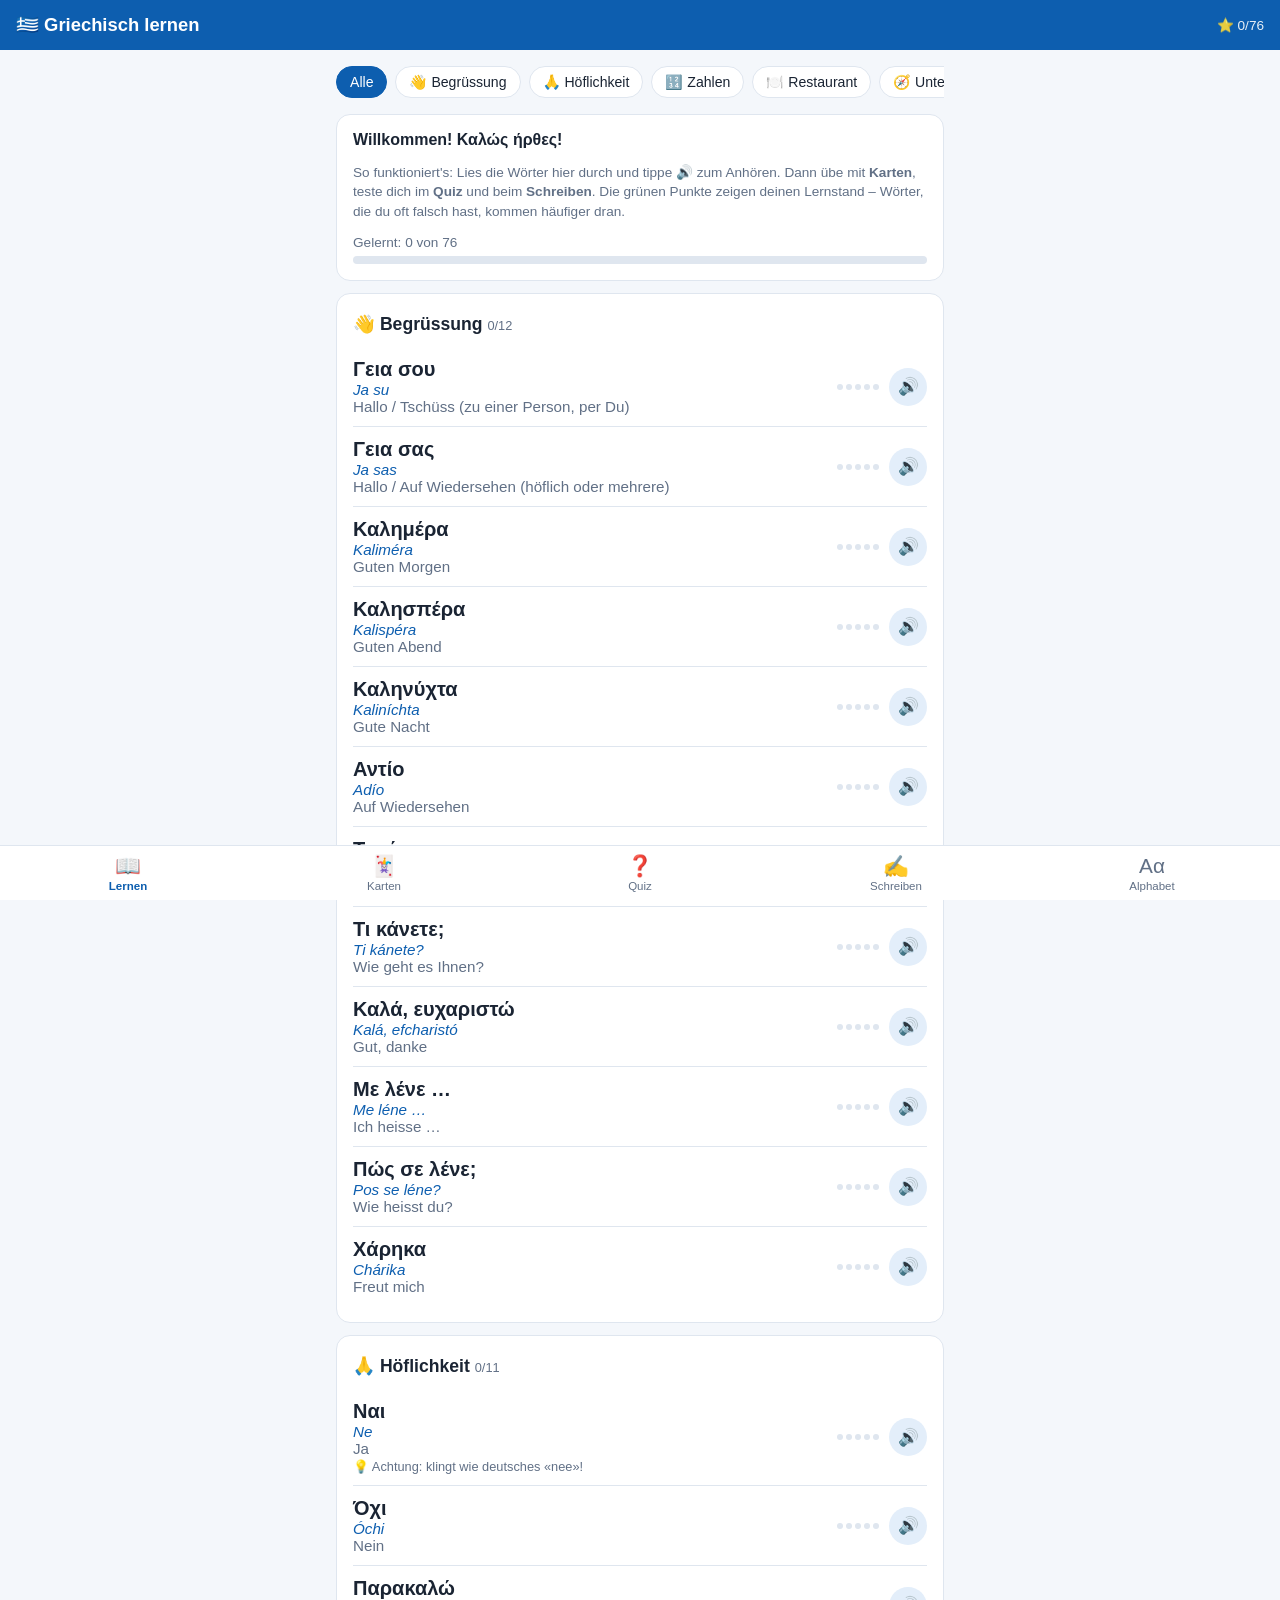
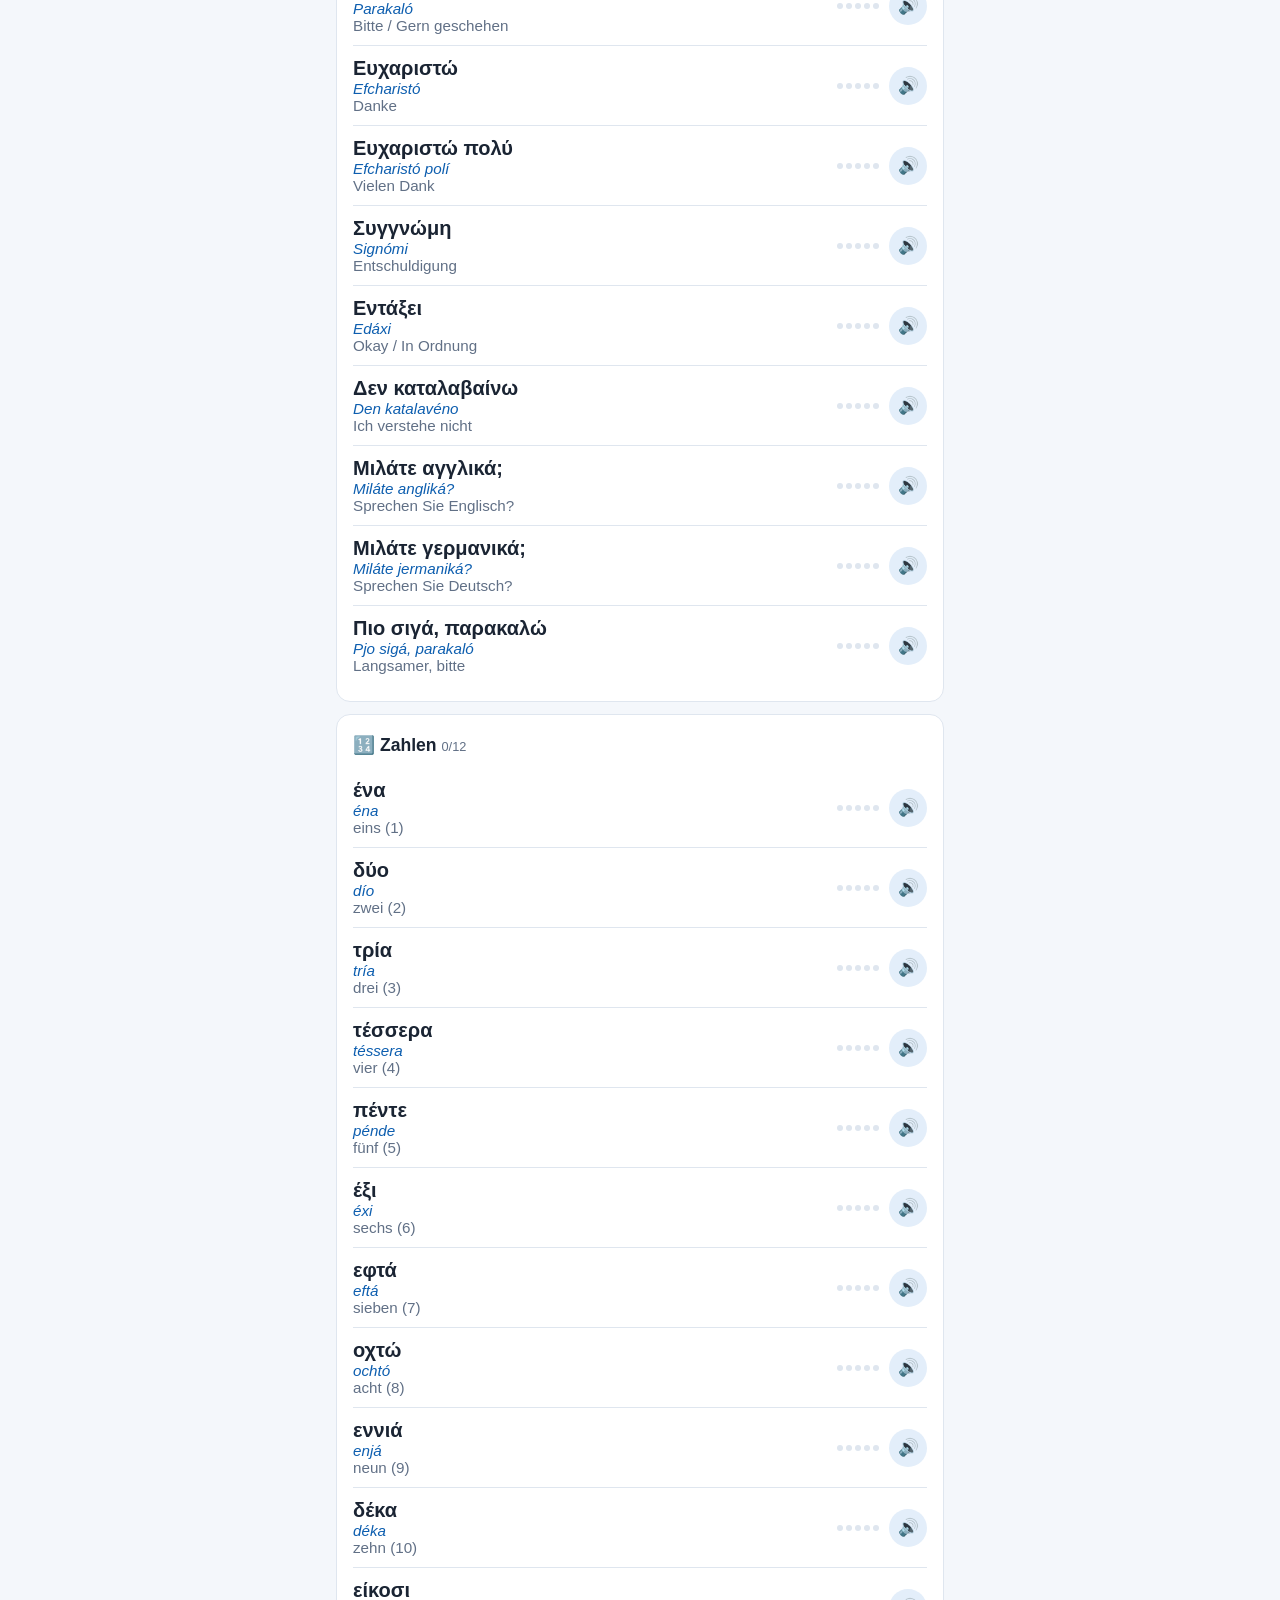
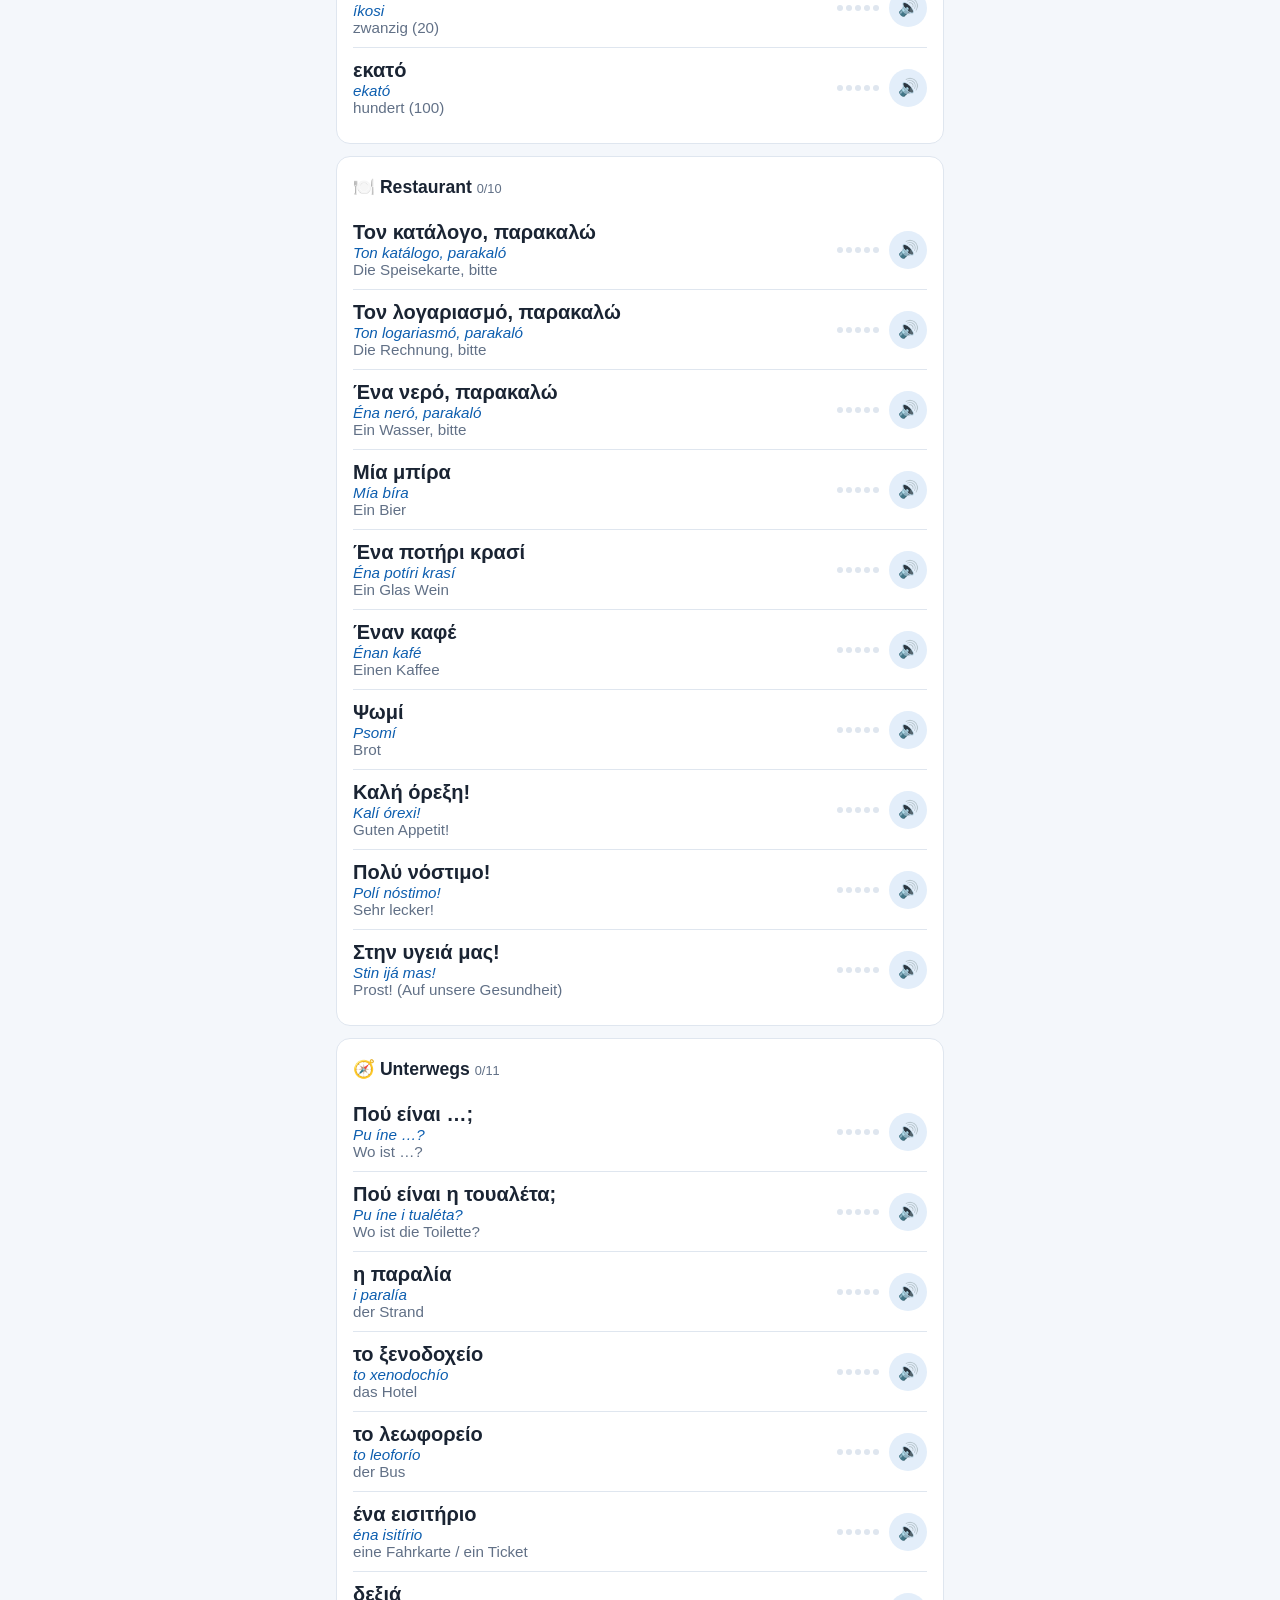
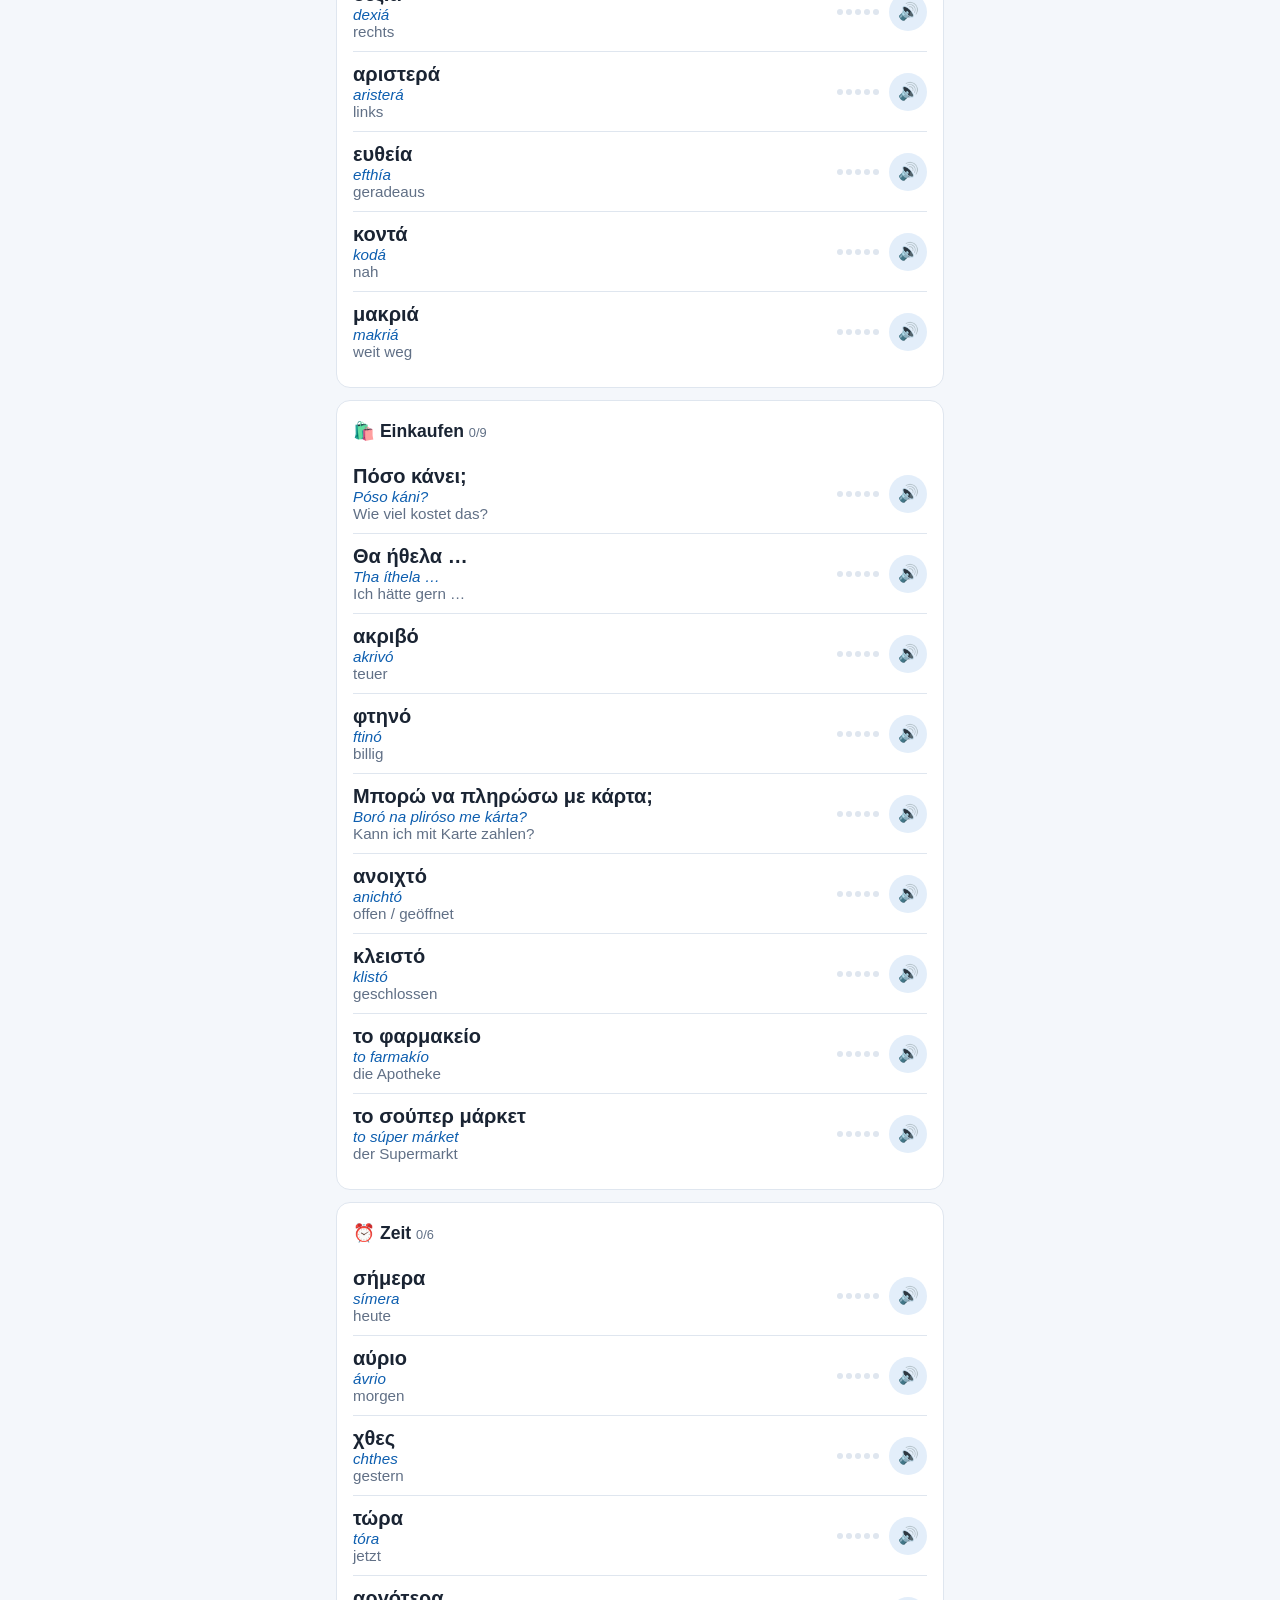
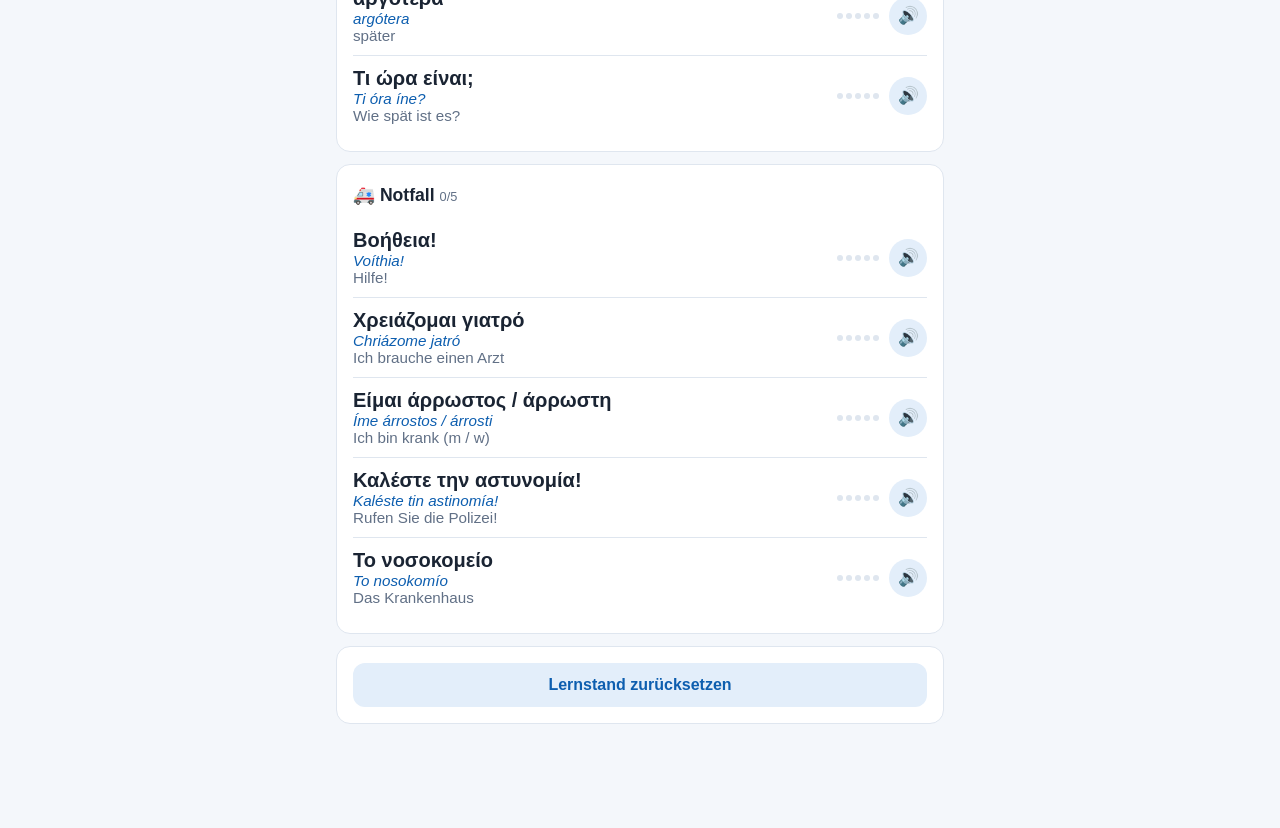
==== griechisch/index.html @ aea7046c "Griechisch-Lernapp (offline, PWA) hinzufügen Co-Authored-By: Claude Opus 5.5 <noreply@anthropic.com>" ====
<!DOCTYPE html>
<html lang="de">
<head>
<meta charset="UTF-8">
<meta name="viewport" content="width=device-width, initial-scale=1, viewport-fit=cover">
<meta name="theme-color" content="#0d5eaf">
<title>Griechisch lernen</title>
<link rel="manifest" href="manifest.json">
<link rel="icon" href="data:image/svg+xml,%3Csvg xmlns='http://www.w3.org/2000/svg' viewBox='0 0 100 100'%3E%3Crect width='100' height='100' rx='20' fill='%230d5eaf'/%3E%3Ctext x='50' y='72' font-size='64' text-anchor='middle' fill='white' font-family='serif'%3EΩ%3C/text%3E%3C/svg%3E">
<style>
:root{
  --bg:#f4f7fb;--card:#fff;--text:#1a2433;--muted:#617086;--line:#dfe6ef;
  --accent:#0d5eaf;--accent-soft:#e3eefa;--ok:#1f8a4c;--ok-soft:#e2f5ea;--bad:#c0392b;--bad-soft:#fbe7e4;
}
@media (prefers-color-scheme: dark){
  :root{--bg:#0f1520;--card:#18212f;--text:#e8edf4;--muted:#93a1b5;--line:#2a3547;
  --accent:#5aa2ee;--accent-soft:#1c2d44;--ok:#4cc27e;--ok-soft:#173326;--bad:#ef6f61;--bad-soft:#3a1d1a;}
}
*{box-sizing:border-box}
html,body{margin:0;background:var(--bg);color:var(--text);font-family:-apple-system,BlinkMacSystemFont,"Segoe UI",Roboto,sans-serif;-webkit-tap-highlight-color:transparent}
body{min-height:100vh;padding-bottom:calc(76px + env(safe-area-inset-bottom))}
header{background:var(--accent);color:#fff;padding:calc(14px + env(safe-area-inset-top)) 16px 14px;display:flex;align-items:center;gap:10px}
header h1{font-size:1.15rem;margin:0;flex:1}
header .stat{font-size:.85rem;opacity:.9}
main{max-width:640px;margin:0 auto;padding:16px}
nav.tabs{position:fixed;bottom:0;left:0;right:0;background:var(--card);border-top:1px solid var(--line);display:flex;padding-bottom:env(safe-area-inset-bottom);z-index:10}
nav.tabs button{flex:1;border:0;background:none;color:var(--muted);padding:10px 2px 8px;font-size:.72rem;display:flex;flex-direction:column;align-items:center;gap:3px;cursor:pointer}
nav.tabs button span.i{font-size:1.3rem;line-height:1}
nav.tabs button.active{color:var(--accent);font-weight:600}
h2{font-size:1.1rem;margin:4px 0 12px}
.card{background:var(--card);border:1px solid var(--line);border-radius:14px;padding:16px;margin-bottom:12px}
.muted{color:var(--muted)}
.chips{display:flex;gap:8px;overflow-x:auto;padding-bottom:6px;margin-bottom:10px;scrollbar-width:none}
.chips::-webkit-scrollbar{display:none}
.chip{flex:0 0 auto;border:1px solid var(--line);background:var(--card);color:var(--text);border-radius:999px;padding:7px 13px;font-size:.88rem;cursor:pointer}
.chip.active{background:var(--accent);border-color:var(--accent);color:#fff}
.btn{border:0;border-radius:12px;padding:13px 16px;font-size:1rem;font-weight:600;cursor:pointer;background:var(--accent);color:#fff;width:100%}
.btn.secondary{background:var(--accent-soft);color:var(--accent)}
.btn:disabled{opacity:.5}
.row{display:flex;gap:10px}
.row>*{flex:1}
.gr{font-size:1.25rem;font-weight:600}
.tr{color:var(--accent);font-style:italic;font-size:.95rem}
.de{color:var(--muted);font-size:.95rem}
.list .item{display:flex;align-items:center;gap:10px;padding:11px 0;border-bottom:1px solid var(--line)}
.list .item:last-child{border-bottom:0}
.list .item .txt{flex:1;min-width:0}
.list .note{font-size:.8rem;color:var(--muted);margin-top:2px}
.speak{border:0;background:var(--accent-soft);color:var(--accent);width:38px;height:38px;border-radius:50%;font-size:1.05rem;cursor:pointer;flex:0 0 auto}
.dots{display:flex;gap:3px}
.dots i{width:6px;height:6px;border-radius:50%;background:var(--line);display:block}
.dots i.on{background:var(--ok)}
/* flashcard */
.flash{perspective:1000px;height:260px;margin-bottom:14px;cursor:pointer}
.flash-inner{position:relative;width:100%;height:100%;transition:transform .45s;transform-style:preserve-3d}
.flash.flipped .flash-inner{transform:rotateY(180deg)}
.face{position:absolute;inset:0;backface-visibility:hidden;-webkit-backface-visibility:hidden;background:var(--card);border:1px solid var(--line);border-radius:18px;display:flex;flex-direction:column;align-items:center;justify-content:center;padding:20px;text-align:center;gap:10px}
.face.back{transform:rotateY(180deg)}
.face .big{font-size:1.9rem;font-weight:700}
.face .hint{position:absolute;bottom:12px;font-size:.78rem;color:var(--muted)}
.progressbar{height:6px;background:var(--line);border-radius:3px;overflow:hidden;margin-bottom:14px}
.progressbar div{height:100%;background:var(--accent);transition:width .3s}
/* quiz */
.q-prompt{text-align:center;padding:22px 12px}
.q-prompt .big{font-size:1.7rem;font-weight:700;margin-bottom:6px}
.opts{display:grid;gap:10px}
.opt{border:2px solid var(--line);background:var(--card);color:var(--text);border-radius:12px;padding:14px;font-size:1rem;text-align:left;cursor:pointer}
.opt.correct{border-color:var(--ok);background:var(--ok-soft)}
.opt.wrong{border-color:var(--bad);background:var(--bad-soft)}
input.answer{width:100%;font-size:1.1rem;padding:13px;border-radius:12px;border:2px solid var(--line);background:var(--card);color:var(--text);margin-bottom:10px}
input.answer:focus{outline:none;border-color:var(--accent)}
.feedback{border-radius:12px;padding:12px;margin:10px 0}
.feedback.ok{background:var(--ok-soft);color:var(--ok)}
.feedback.bad{background:var(--bad-soft);color:var(--bad)}
.feedback .sol{color:var(--text);margin-top:4px}
.score{font-size:3rem;font-weight:800;text-align:center;color:var(--accent);margin:10px 0}
.grid-alpha{display:grid;grid-template-columns:repeat(auto-fill,minmax(92px,1fr));gap:8px}
.alpha{background:var(--card);border:1px solid var(--line);border-radius:12px;padding:10px 6px;text-align:center;cursor:pointer}
.alpha .l{font-size:1.6rem;font-weight:700}
.alpha .n{font-size:.78rem;color:var(--muted)}
.alpha .s{font-size:.82rem;color:var(--accent)}
.bar{height:8px;background:var(--line);border-radius:4px;overflow:hidden;margin-top:6px}
.bar div{height:100%;background:var(--ok)}
.seg{display:flex;background:var(--accent-soft);border-radius:12px;padding:4px;margin-bottom:12px}
.seg button{flex:1;border:0;background:none;padding:9px;border-radius:9px;color:var(--accent);font-weight:600;cursor:pointer;font-size:.9rem}
.seg button.active{background:var(--card);box-shadow:0 1px 3px rgba(0,0,0,.12)}
.hidden{display:none!important}
.tip{font-size:.85rem;color:var(--muted);line-height:1.45}
</style>
</head>
<body>
<header>
  <h1>🇬🇷 Griechisch lernen</h1>
  <div class="stat" id="hdrStat"></div>
</header>
<main id="app"></main>
<nav class="tabs" id="tabs">
  <button data-view="learn" class="active"><span class="i">📖</span>Lernen</button>
  <button data-view="cards"><span class="i">🃏</span>Karten</button>
  <button data-view="quiz"><span class="i">❓</span>Quiz</button>
  <button data-view="write"><span class="i">✍️</span>Schreiben</button>
  <button data-view="alpha"><span class="i">Αα</span>Alphabet</button>
</nav>

<script>
/* ======================= DATEN ======================= */
const CATS = [
 {id:"gruss", name:"Begrüssung", icon:"👋", items:[
  ["Γεια σου","Ja su","Hallo / Tschüss (zu einer Person, per Du)"],
  ["Γεια σας","Ja sas","Hallo / Auf Wiedersehen (höflich oder mehrere)"],
  ["Καλημέρα","Kaliméra","Guten Morgen"],
  ["Καλησπέρα","Kalispéra","Guten Abend"],
  ["Καληνύχτα","Kaliníchta","Gute Nacht"],
  ["Αντίο","Adío","Auf Wiedersehen"],
  ["Τι κάνεις;","Ti kánis?","Wie geht's dir?"],
  ["Τι κάνετε;","Ti kánete?","Wie geht es Ihnen?"],
  ["Καλά, ευχαριστώ","Kalá, efcharistó","Gut, danke"],
  ["Με λένε …","Me léne …","Ich heisse …"],
  ["Πώς σε λένε;","Pos se léne?","Wie heisst du?"],
  ["Χάρηκα","Chárika","Freut mich"],
 ]},
 {id:"hoef", name:"Höflichkeit", icon:"🙏", items:[
  ["Ναι","Ne","Ja","Achtung: klingt wie deutsches «nee»!"],
  ["Όχι","Óchi","Nein"],
  ["Παρακαλώ","Parakaló","Bitte / Gern geschehen"],
  ["Ευχαριστώ","Efcharistó","Danke"],
  ["Ευχαριστώ πολύ","Efcharistó polí","Vielen Dank"],
  ["Συγγνώμη","Signómi","Entschuldigung"],
  ["Εντάξει","Edáxi","Okay / In Ordnung"],
  ["Δεν καταλαβαίνω","Den katalavéno","Ich verstehe nicht"],
  ["Μιλάτε αγγλικά;","Miláte angliká?","Sprechen Sie Englisch?"],
  ["Μιλάτε γερμανικά;","Miláte jermaniká?","Sprechen Sie Deutsch?"],
  ["Πιο σιγά, παρακαλώ","Pjo sigá, parakaló","Langsamer, bitte"],
 ]},
 {id:"zahl", name:"Zahlen", icon:"🔢", items:[
  ["ένα","éna","eins (1)"],
  ["δύο","dío","zwei (2)"],
  ["τρία","tría","drei (3)"],
  ["τέσσερα","téssera","vier (4)"],
  ["πέντε","pénde","fünf (5)"],
  ["έξι","éxi","sechs (6)"],
  ["εφτά","eftá","sieben (7)"],
  ["οχτώ","ochtó","acht (8)"],
  ["εννιά","enjá","neun (9)"],
  ["δέκα","déka","zehn (10)"],
  ["είκοσι","íkosi","zwanzig (20)"],
  ["εκατό","ekató","hundert (100)"],
 ]},
 {id:"essen", name:"Restaurant", icon:"🍽️", items:[
  ["Τον κατάλογο, παρακαλώ","Ton katálogo, parakaló","Die Speisekarte, bitte"],
  ["Τον λογαριασμό, παρακαλώ","Ton logariasmó, parakaló","Die Rechnung, bitte"],
  ["Ένα νερό, παρακαλώ","Éna neró, parakaló","Ein Wasser, bitte"],
  ["Μία μπίρα","Mía bíra","Ein Bier"],
  ["Ένα ποτήρι κρασί","Éna potíri krasí","Ein Glas Wein"],
  ["Έναν καφέ","Énan kafé","Einen Kaffee"],
  ["Ψωμί","Psomí","Brot"],
  ["Καλή όρεξη!","Kalí órexi!","Guten Appetit!"],
  ["Πολύ νόστιμο!","Polí nóstimo!","Sehr lecker!"],
  ["Στην υγειά μας!","Stin ijá mas!","Prost! (Auf unsere Gesundheit)"],
 ]},
 {id:"weg", name:"Unterwegs", icon:"🧭", items:[
  ["Πού είναι …;","Pu íne …?","Wo ist …?"],
  ["Πού είναι η τουαλέτα;","Pu íne i tualéta?","Wo ist die Toilette?"],
  ["η παραλία","i paralía","der Strand"],
  ["το ξενοδοχείο","to xenodochío","das Hotel"],
  ["το λεωφορείο","to leoforío","der Bus"],
  ["ένα εισιτήριο","éna isitírio","eine Fahrkarte / ein Ticket"],
  ["δεξιά","dexiá","rechts"],
  ["αριστερά","aristerá","links"],
  ["ευθεία","efthía","geradeaus"],
  ["κοντά","kodá","nah"],
  ["μακριά","makriá","weit weg"],
 ]},
 {id:"kauf", name:"Einkaufen", icon:"🛍️", items:[
  ["Πόσο κάνει;","Póso káni?","Wie viel kostet das?"],
  ["Θα ήθελα …","Tha íthela …","Ich hätte gern …"],
  ["ακριβό","akrivó","teuer"],
  ["φτηνό","ftinó","billig"],
  ["Μπορώ να πληρώσω με κάρτα;","Boró na pliróso me kárta?","Kann ich mit Karte zahlen?"],
  ["ανοιχτό","anichtó","offen / geöffnet"],
  ["κλειστό","klistó","geschlossen"],
  ["το φαρμακείο","to farmakío","die Apotheke"],
  ["το σούπερ μάρκετ","to súper márket","der Supermarkt"],
 ]},
 {id:"zeit", name:"Zeit", icon:"⏰", items:[
  ["σήμερα","símera","heute"],
  ["αύριο","ávrio","morgen"],
  ["χθες","chthes","gestern"],
  ["τώρα","tóra","jetzt"],
  ["αργότερα","argótera","später"],
  ["Τι ώρα είναι;","Ti óra íne?","Wie spät ist es?"],
 ]},
 {id:"not", name:"Notfall", icon:"🚑", items:[
  ["Βοήθεια!","Voíthia!","Hilfe!"],
  ["Χρειάζομαι γιατρό","Chriázome jatró","Ich brauche einen Arzt"],
  ["Είμαι άρρωστος / άρρωστη","Íme árrostos / árrosti","Ich bin krank (m / w)"],
  ["Καλέστε την αστυνομία!","Kaléste tin astinomía!","Rufen Sie die Polizei!"],
  ["Το νοσοκομείο","To nosokomío","Das Krankenhaus"],
 ]},
];

const ALPHA = [
 ["Α α","Alfa","a","wie «a»"],["Β β","Vita","v","wie «w» in Wasser"],["Γ γ","Gama","g / j","weiches «g», vor e/i wie «j»"],
 ["Δ δ","Delta","dh","wie englisches «th» in «this»"],["Ε ε","Epsilon","e","wie «e»"],["Ζ ζ","Zita","z","stimmhaftes «s» wie in «Rose»"],
 ["Η η","Ita","i","wie «i»"],["Θ θ","Thita","th","wie englisches «th» in «think»"],["Ι ι","Jota","i","wie «i»"],
 ["Κ κ","Kapa","k","wie «k»"],["Λ λ","Lamda","l","wie «l»"],["Μ μ","Mi","m","wie «m»"],
 ["Ν ν","Ni","n","wie «n»"],["Ξ ξ","Xi","x","wie «x» (ks)"],["Ο ο","Omikron","o","wie «o»"],
 ["Π π","Pi","p","wie «p»"],["Ρ ρ","Ro","r","gerolltes «r»"],["Σ σ ς","Sigma","s","wie «ss»; ς am Wortende"],
 ["Τ τ","Taf","t","wie «t»"],["Υ υ","Ipsilon","i","wie «i»"],["Φ φ","Fi","f","wie «f»"],
 ["Χ χ","Chi","ch","wie «ch» in «Bach» / «ich»"],["Ψ ψ","Psi","ps","wie «ps»"],["Ω ω","Omega","o","wie «o»"],
];
const COMBOS = [
 ["ου","u"],["αι","e"],["ει / οι","i"],["αυ","av / af"],["ευ","ev / ef"],["μπ","b"],["ντ","d"],["γκ","g"],["τσ","ts"],["τζ","dz"]
];

/* Alle Einträge mit IDs */
const ITEMS = [];
CATS.forEach(c=>c.items.forEach((it,i)=>{
  ITEMS.push({id:c.id+"_"+i, cat:c.id, gr:it[0], tr:it[1], de:it[2], note:it[3]||""});
}));

/* ======================= SPEICHER ======================= */
const STORE_KEY = "griechisch_v1";
let S = {box:{}, cat:"all", stats:{right:0,wrong:0}, streak:{last:"",days:0}};
try{ const raw = localStorage.getItem(STORE_KEY); if(raw) S = Object.assign(S, JSON.parse(raw)); }catch(e){}
function save(){ try{ localStorage.setItem(STORE_KEY, JSON.stringify(S)); }catch(e){} }
const MAXBOX = 5;
function box(id){ return S.box[id]||0; }
function mark(id, ok){
  S.box[id] = ok ? Math.min(MAXBOX, box(id)+1) : Math.max(0, box(id)-2);
  ok ? S.stats.right++ : S.stats.wrong++;
  const today = new Date().toISOString().slice(0,10);
  if(S.streak.last !== today){
    const y = new Date(Date.now()-864e5).toISOString().slice(0,10);
    S.streak.days = (S.streak.last===y) ? S.streak.days+1 : 1;
    S.streak.last = today;
  }
  save(); updateHeader();
}
function updateHeader(){
  const mastered = ITEMS.filter(i=>box(i.id)>=4).length;
  document.getElementById("hdrStat").textContent =
    `⭐ ${mastered}/${ITEMS.length}` + (S.streak.days ? `  🔥 ${S.streak.days}` : "");
}

/* ======================= HILFSFUNKTIONEN ======================= */
const $ = s=>document.querySelector(s);
const esc = s=>String(s).replace(/[&<>"]/g,c=>({"&":"&amp;","<":"&lt;",">":"&gt;",'"':"&quot;"}[c]));
const shuffle = a=>{a=a.slice();for(let i=a.length-1;i>0;i--){const j=Math.floor(Math.random()*(i+1));[a[i],a[j]]=[a[j],a[i]];}return a;};
function pool(){ return S.cat==="all" ? ITEMS : ITEMS.filter(i=>i.cat===S.cat); }
/* Gewichtete Auswahl: unbekannte Wörter kommen häufiger */
function pick(n, src){
  src = src || pool();
  const weighted = src.map(it=>({it, w:Math.random()*(MAXBOX+1-box(it.id))**2 + Math.random()}));
  weighted.sort((a,b)=>b.w-a.w);
  return weighted.slice(0, Math.min(n, src.length)).map(x=>x.it);
}

let greekVoice = null;
function loadVoices(){
  if(!("speechSynthesis" in window)) return;
  const v = speechSynthesis.getVoices();
  greekVoice = v.find(x=>/^el/i.test(x.lang)) || null;
}
if("speechSynthesis" in window){ loadVoices(); speechSynthesis.onvoiceschanged = loadVoices; }
function speak(text){
  if(!("speechSynthesis" in window)) return;
  speechSynthesis.cancel();
  const u = new SpeechSynthesisUtterance(text.replace(/…/g,""));
  u.lang = "el-GR"; u.rate = 0.85;
  if(greekVoice) u.voice = greekVoice;
  speechSynthesis.speak(u);
}
function speakBtn(text){ return `<button class="speak" data-say="${esc(text)}" aria-label="Anhören">🔊</button>`; }
document.addEventListener("click", e=>{
  const b = e.target.closest("[data-say]");
  if(b){ e.stopPropagation(); speak(b.dataset.say); }
});

function norm(s){
  return s.toLowerCase().normalize("NFD").replace(/[̀-ͯ]/g,"")
    .replace(/ς/g,"σ").replace(/\(.*?\)/g,"").replace(/[^a-zα-ω0-9 ]/g," ")
    .replace(/y/g,"i").replace(/h/g,"").replace(/\s+/g," ").trim();
}
function lev(a,b){
  const m=a.length,n=b.length; if(!m) return n; if(!n) return m;
  let p=Array.from({length:n+1},(_,i)=>i);
  for(let i=1;i<=m;i++){ const c=[i]; for(let j=1;j<=n;j++) c[j]=Math.min(p[j]+1,c[j-1]+1,p[j-1]+(a[i-1]===b[j-1]?0:1)); p=c; }
  return p[n];
}
function checkAnswer(input, item){
  const a = norm(input); if(!a) return false;
  const targets = [item.tr, item.gr].flatMap(t=>t.split("/")).map(norm).filter(Boolean);
  targets.push(norm(item.tr), norm(item.gr));
  return targets.some(t=>{ const tol = t.length<=4?0:t.length<=10?1:2; return lev(a,t)<=tol; });
}

function catChips(){
  return `<div class="chips">` +
    `<button class="chip ${S.cat==="all"?"active":""}" data-cat="all">Alle</button>` +
    CATS.map(c=>`<button class="chip ${S.cat===c.id?"active":""}" data-cat="${c.id}">${c.icon} ${c.name}</button>`).join("") +
    `</div>`;
}
function bindChips(rerender){
  document.querySelectorAll("[data-cat]").forEach(b=>b.onclick=()=>{ S.cat=b.dataset.cat; save(); rerender(); });
}
function dots(id){ let h='<div class="dots" title="Lernstand">'; for(let i=1;i<=MAXBOX;i++) h+=`<i class="${box(id)>=i?"on":""}"></i>`; return h+"</div>"; }

/* ======================= ANSICHTEN ======================= */
let view = "learn";
const views = {learn:renderLearn, cards:renderCards, quiz:renderQuiz, write:renderWrite, alpha:renderAlpha};
function go(v){
  view = v;
  document.querySelectorAll("#tabs button").forEach(b=>b.classList.toggle("active", b.dataset.view===v));
  window.scrollTo(0,0);
  views[v]();
}
document.querySelectorAll("#tabs button").forEach(b=>b.onclick=()=>go(b.dataset.view));

/* ---------- LERNEN (Liste) ---------- */
function renderLearn(){
  const cats = S.cat==="all" ? CATS : CATS.filter(c=>c.id===S.cat);
  let h = catChips();
  if(S.cat==="all"){
    const total = ITEMS.length, mastered = ITEMS.filter(i=>box(i.id)>=4).length;
    h += `<div class="card"><b>Willkommen! Καλώς ήρθες!</b>
      <p class="tip">So funktioniert's: Lies die Wörter hier durch und tippe 🔊 zum Anhören.
      Dann übe mit <b>Karten</b>, teste dich im <b>Quiz</b> und beim <b>Schreiben</b>.
      Die grünen Punkte zeigen deinen Lernstand – Wörter, die du oft falsch hast, kommen häufiger dran.</p>
      <div class="muted" style="font-size:.85rem">Gelernt: ${mastered} von ${total}</div>
      <div class="bar"><div style="width:${total?mastered/total*100:0}%"></div></div></div>`;
  }
  cats.forEach(c=>{
    const its = ITEMS.filter(i=>i.cat===c.id);
    const m = its.filter(i=>box(i.id)>=4).length;
    h += `<div class="card"><h2>${c.icon} ${c.name} <span class="muted" style="font-size:.8rem;font-weight:400">${m}/${its.length}</span></h2><div class="list">`;
    its.forEach(it=>{
      h += `<div class="item"><div class="txt"><div class="gr">${esc(it.gr)}</div>
        <div class="tr">${esc(it.tr)}</div><div class="de">${esc(it.de)}</div>
        ${it.note?`<div class="note">💡 ${esc(it.note)}</div>`:""}</div>
        ${dots(it.id)}${speakBtn(it.gr)}</div>`;
    });
    h += `</div></div>`;
  });
  h += `<div class="card"><button class="btn secondary" id="reset">Lernstand zurücksetzen</button></div>`;
  $("#app").innerHTML = h;
  bindChips(renderLearn);
  $("#reset").onclick = ()=>{ if(confirm("Wirklich den ganzen Lernstand löschen?")){ S.box={}; S.stats={right:0,wrong:0}; S.streak={last:"",days:0}; save(); updateHeader(); renderLearn(); } };
}

/* ---------- KARTEIKARTEN ---------- */
let C = null;
function renderCards(fresh){
  if(!C || fresh===true){ C = {deck:pick(10), i:0, known:0, dir:C?C.dir:"gr"}; }
  let h = catChips();
  h += `<div class="seg"><button data-dir="gr" class="${C.dir==="gr"?"active":""}">Griechisch → Deutsch</button><button data-dir="de" class="${C.dir==="de"?"active":""}">Deutsch → Griechisch</button></div>`;
  if(C.i >= C.deck.length){
    h += `<div class="card" style="text-align:center"><div style="font-size:2.5rem">🎉</div>
      <h2>Runde geschafft!</h2><p class="muted">Gewusst: ${C.known} von ${C.deck.length}</p>
      <button class="btn" id="again">Neue Runde</button></div>`;
    $("#app").innerHTML = h; bindCardsCommon();
    $("#again").onclick = ()=>renderCards(true); return;
  }
  const it = C.deck[C.i];
  const front = C.dir==="gr"
    ? `<div class="big">${esc(it.gr)}</div>${speakBtn(it.gr)}`
    : `<div class="big" style="font-size:1.5rem">${esc(it.de)}</div>`;
  const back = `<div class="big">${esc(it.gr)}</div><div class="tr" style="font-size:1.1rem">${esc(it.tr)}</div>
    <div class="de" style="font-size:1.05rem">${esc(it.de)}</div>${it.note?`<div class="note muted" style="font-size:.85rem">💡 ${esc(it.note)}</div>`:""}${speakBtn(it.gr)}`;
  h += `<div class="progressbar"><div style="width:${C.i/C.deck.length*100}%"></div></div>
    <div class="flash" id="flash"><div class="flash-inner">
      <div class="face front">${front}<div class="hint">Tippen zum Umdrehen</div></div>
      <div class="face back">${back}</div></div></div>
    <div class="row hidden" id="rate">
      <button class="btn secondary" id="no" style="color:var(--bad);background:var(--bad-soft)">✗ Noch nicht</button>
      <button class="btn" id="yes" style="background:var(--ok)">✓ Gewusst</button></div>
    <p class="muted" style="text-align:center;font-size:.85rem">Karte ${C.i+1} von ${C.deck.length}</p>`;
  $("#app").innerHTML = h; bindCardsCommon();
  const flash = $("#flash");
  flash.onclick = ()=>{ flash.classList.toggle("flipped"); $("#rate").classList.remove("hidden"); if(flash.classList.contains("flipped") && C.dir==="de") speak(it.gr); };
  if(C.dir==="gr") setTimeout(()=>speak(it.gr),250);
  $("#yes").onclick = ()=>{ mark(it.id,true); C.known++; C.i++; renderCards(); };
  $("#no").onclick = ()=>{ mark(it.id,false); C.i++; renderCards(); };
}
function bindCardsCommon(){
  bindChips(()=>renderCards(true));
  document.querySelectorAll("[data-dir]").forEach(b=>b.onclick=()=>{ C.dir=b.dataset.dir; renderCards(true); });
}

/* ---------- QUIZ (Multiple Choice) ---------- */
let Q = null;
function renderQuiz(fresh){
  if(!Q || fresh===true){
    const deck = pick(10);
    Q = {deck, i:0, score:0, answered:false, qs:deck.map(it=>{
      const dir = Math.random()<.5 ? "gr" : "de";
      const others = shuffle(ITEMS.filter(x=>x.id!==it.id && (x.cat===it.cat || Math.random()<.3))).slice(0,3);
      return {it, dir, opts:shuffle([it, ...others])};
    })};
  }
  let h = catChips();
  if(Q.i >= Q.deck.length){
    const pct = Math.round(Q.score/Q.deck.length*100);
    h += `<div class="card" style="text-align:center"><div class="score">${Q.score}/${Q.deck.length}</div>
      <p>${pct>=90?"Εξαιρετικά! Ausgezeichnet! 🏆":pct>=70?"Μπράβο! Sehr gut! 👏":pct>=50?"Καλά! Gut, weiter so! 💪":"Σιγά σιγά – Schritt für Schritt! 🐢"}</p>
      <button class="btn" id="again">Neues Quiz</button></div>`;
    $("#app").innerHTML = h; bindChips(()=>renderQuiz(true));
    $("#again").onclick = ()=>renderQuiz(true); return;
  }
  const q = Q.qs[Q.i];
  const prompt = q.dir==="gr"
    ? `<div class="big">${esc(q.it.gr)}</div><div class="muted">Was bedeutet das?</div><div style="margin-top:10px">${speakBtn(q.it.gr)}</div>`
    : `<div class="big" style="font-size:1.4rem">${esc(q.it.de)}</div><div class="muted">Wie sagt man das auf Griechisch?</div>`;
  h += `<div class="progressbar"><div style="width:${Q.i/Q.deck.length*100}%"></div></div>
    <div class="card q-prompt">${prompt}</div><div class="opts">` +
    q.opts.map((o,k)=>`<button class="opt" data-k="${k}">${q.dir==="gr" ? esc(o.de) : `<b>${esc(o.gr)}</b><br><span class="tr">${esc(o.tr)}</span>`}</button>`).join("") +
    `</div><div style="margin-top:12px" class="hidden" id="nextWrap"><button class="btn" id="next">Weiter →</button></div>
    <p class="muted" style="text-align:center;font-size:.85rem">Frage ${Q.i+1} von ${Q.deck.length} · Punkte: ${Q.score}</p>`;
  $("#app").innerHTML = h; bindChips(()=>renderQuiz(true));
  if(q.dir==="gr") setTimeout(()=>speak(q.it.gr),250);
  document.querySelectorAll(".opt").forEach(b=>b.onclick=()=>{
    if(Q.answered) return; Q.answered = true;
    const chosen = q.opts[+b.dataset.k], ok = chosen.id===q.it.id;
    document.querySelectorAll(".opt").forEach(x=>{ if(q.opts[+x.dataset.k].id===q.it.id) x.classList.add("correct"); });
    if(!ok) b.classList.add("wrong"); else Q.score++;
    mark(q.it.id, ok);
    if(q.dir==="de") speak(q.it.gr);
    $("#nextWrap").classList.remove("hidden");
  });
  $("#next").onclick = ()=>{ Q.i++; Q.answered=false; renderQuiz(); };
}

/* ---------- SCHREIBEN ---------- */
let W = null;
function renderWrite(fresh){
  if(!W || fresh===true) W = {deck:pick(10), i:0, score:0, done:false};
  let h = catChips();
  if(W.i >= W.deck.length){
    h += `<div class="card" style="text-align:center"><div class="score">${W.score}/${W.deck.length}</div>
      <p>${W.score>=8?"Τέλεια! Perfekt! 🏆":"Weiter üben – πρακτική! ✍️"}</p>
      <button class="btn" id="again">Neue Runde</button></div>`;
    $("#app").innerHTML = h; bindChips(()=>renderWrite(true));
    $("#again").onclick = ()=>renderWrite(true); return;
  }
  const it = W.deck[W.i];
  h += `<div class="progressbar"><div style="width:${W.i/W.deck.length*100}%"></div></div>
    <div class="card q-prompt"><div class="muted" style="margin-bottom:6px">Übersetze ins Griechische:</div>
      <div class="big" style="font-size:1.4rem">${esc(it.de)}</div></div>
    <input class="answer" id="ans" autocomplete="off" autocapitalize="off" spellcheck="false" placeholder="z.B. kaliméra oder καλημέρα">
    <div id="fb"></div>
    <div class="row"><button class="btn secondary" id="hint">💡 Tipp</button><button class="btn" id="check">Prüfen</button></div>
    <p class="tip" style="margin-top:12px">Du kannst in Umschrift (lateinische Buchstaben) oder auf Griechisch tippen. Akzente sind egal, kleine Tippfehler werden toleriert.</p>
    <p class="muted" style="text-align:center;font-size:.85rem">${W.i+1} von ${W.deck.length} · Punkte: ${W.score}</p>`;
  $("#app").innerHTML = h; bindChips(()=>renderWrite(true));
  const ans = $("#ans"); ans.focus();
  let hintLvl = 0;
  $("#hint").onclick = ()=>{
    hintLvl++;
    const t = it.tr; const show = Math.min(t.length, hintLvl*2);
    $("#fb").innerHTML = `<div class="feedback" style="background:var(--accent-soft);color:var(--accent)">Beginnt mit: <b>${esc(t.slice(0,show))}</b>${show<t.length?"…":""}</div>`;
  };
  const doCheck = ()=>{
    if(W.done){ W.i++; W.done=false; renderWrite(); return; }
    const ok = checkAnswer(ans.value, it);
    W.done = true; if(ok) W.score++;
    mark(it.id, ok); speak(it.gr);
    $("#fb").innerHTML = `<div class="feedback ${ok?"ok":"bad"}"><b>${ok?"✓ Σωστά! Richtig!":"✗ Leider falsch"}</b>
      <div class="sol"><span class="gr">${esc(it.gr)}</span> · <span class="tr">${esc(it.tr)}</span></div></div>`;
    $("#check").textContent = "Weiter →"; $("#hint").disabled = true; ans.disabled = true;
  };
  $("#check").onclick = doCheck;
  ans.onkeydown = e=>{ if(e.key==="Enter") doCheck(); };
  document.onkeydown = e=>{ if(view==="write" && W.done && e.key==="Enter") doCheck(); };
}

/* ---------- ALPHABET ---------- */
let A = {mode:"table"};
function renderAlpha(){
  let h = `<div class="seg"><button data-am="table" class="${A.mode==="table"?"active":""}">Übersicht</button><button data-am="quiz" class="${A.mode==="quiz"?"active":""}">Buchstaben-Quiz</button></div>`;
  if(A.mode==="table"){
    h += `<div class="card"><p class="tip" style="margin-top:0">Das griechische Alphabet hat 24 Buchstaben. Tippe auf einen Buchstaben, um ihn zu hören.</p>
      <div class="grid-alpha">` + ALPHA.map(a=>`<div class="alpha" data-say="${esc(a[1])}"><div class="l">${a[0]}</div><div class="n">${a[1]}</div><div class="s">${a[2]}</div></div>`).join("") +
      `</div></div><div class="card"><h2>Aussprache-Tipps</h2><div class="list">` +
      ALPHA.map(a=>`<div class="item"><div class="gr" style="width:64px">${a[0]}</div><div class="txt de">${a[3]}</div></div>`).join("") +
      `</div></div><div class="card"><h2>Buchstaben-Kombinationen</h2><div class="list">` +
      COMBOS.map(c=>`<div class="item"><div class="gr" style="width:80px">${c[0]}</div><div class="txt tr">${c[1]}</div></div>`).join("") +
      `</div><p class="tip">Der Akzent (´) zeigt, welche Silbe betont wird – z.B. καλημέρα = kali<b>mé</b>ra.</p></div>`;
    $("#app").innerHTML = h;
  } else {
    if(!A.q || A.q.done){
      const a = ALPHA[Math.floor(Math.random()*ALPHA.length)];
      const opts = shuffle([a, ...shuffle(ALPHA.filter(x=>x!==a)).slice(0,3)]);
      A.q = {a, opts, done:false}; A.score = A.score||0; A.n = A.n||0;
    }
    const q = A.q;
    h += `<div class="card q-prompt"><div class="big" style="font-size:3.5rem">${q.a[0]}</div><div class="muted">Wie wird dieser Buchstabe ausgesprochen?</div></div>
      <div class="opts">` + q.opts.map((o,k)=>`<button class="opt" data-k="${k}"><b>${o[2]}</b> <span class="muted">– ${o[1]}</span></button>`).join("") +
      `</div><div style="margin-top:12px" class="hidden" id="nextWrap"><button class="btn" id="next">Nächster Buchstabe →</button></div>
      <p class="muted" style="text-align:center;font-size:.85rem">Richtig: ${A.score} von ${A.n}</p>`;
    $("#app").innerHTML = h;
    document.querySelectorAll(".opt").forEach(b=>b.onclick=()=>{
      if(q.done) return; q.done = true; A.n++;
      const ok = q.opts[+b.dataset.k]===q.a; if(ok) A.score++;
      document.querySelectorAll(".opt").forEach(x=>{ if(q.opts[+x.dataset.k]===q.a) x.classList.add("correct"); });
      if(!ok) b.classList.add("wrong");
      speak(q.a[1]);
      $("#nextWrap").classList.remove("hidden");
    });
    $("#next").onclick = renderAlpha;
  }
  document.querySelectorAll("[data-am]").forEach(b=>b.onclick=()=>{ A.mode=b.dataset.am; renderAlpha(); });
}

/* ======================= START ======================= */
updateHeader();
go("learn");

/* Offline-Unterstützung (wenn über http/https geöffnet) */
if("serviceWorker" in navigator && location.protocol.startsWith("http")){
  navigator.serviceWorker.register("sw.js").catch(()=>{});
}
</script>
</body>
</html>
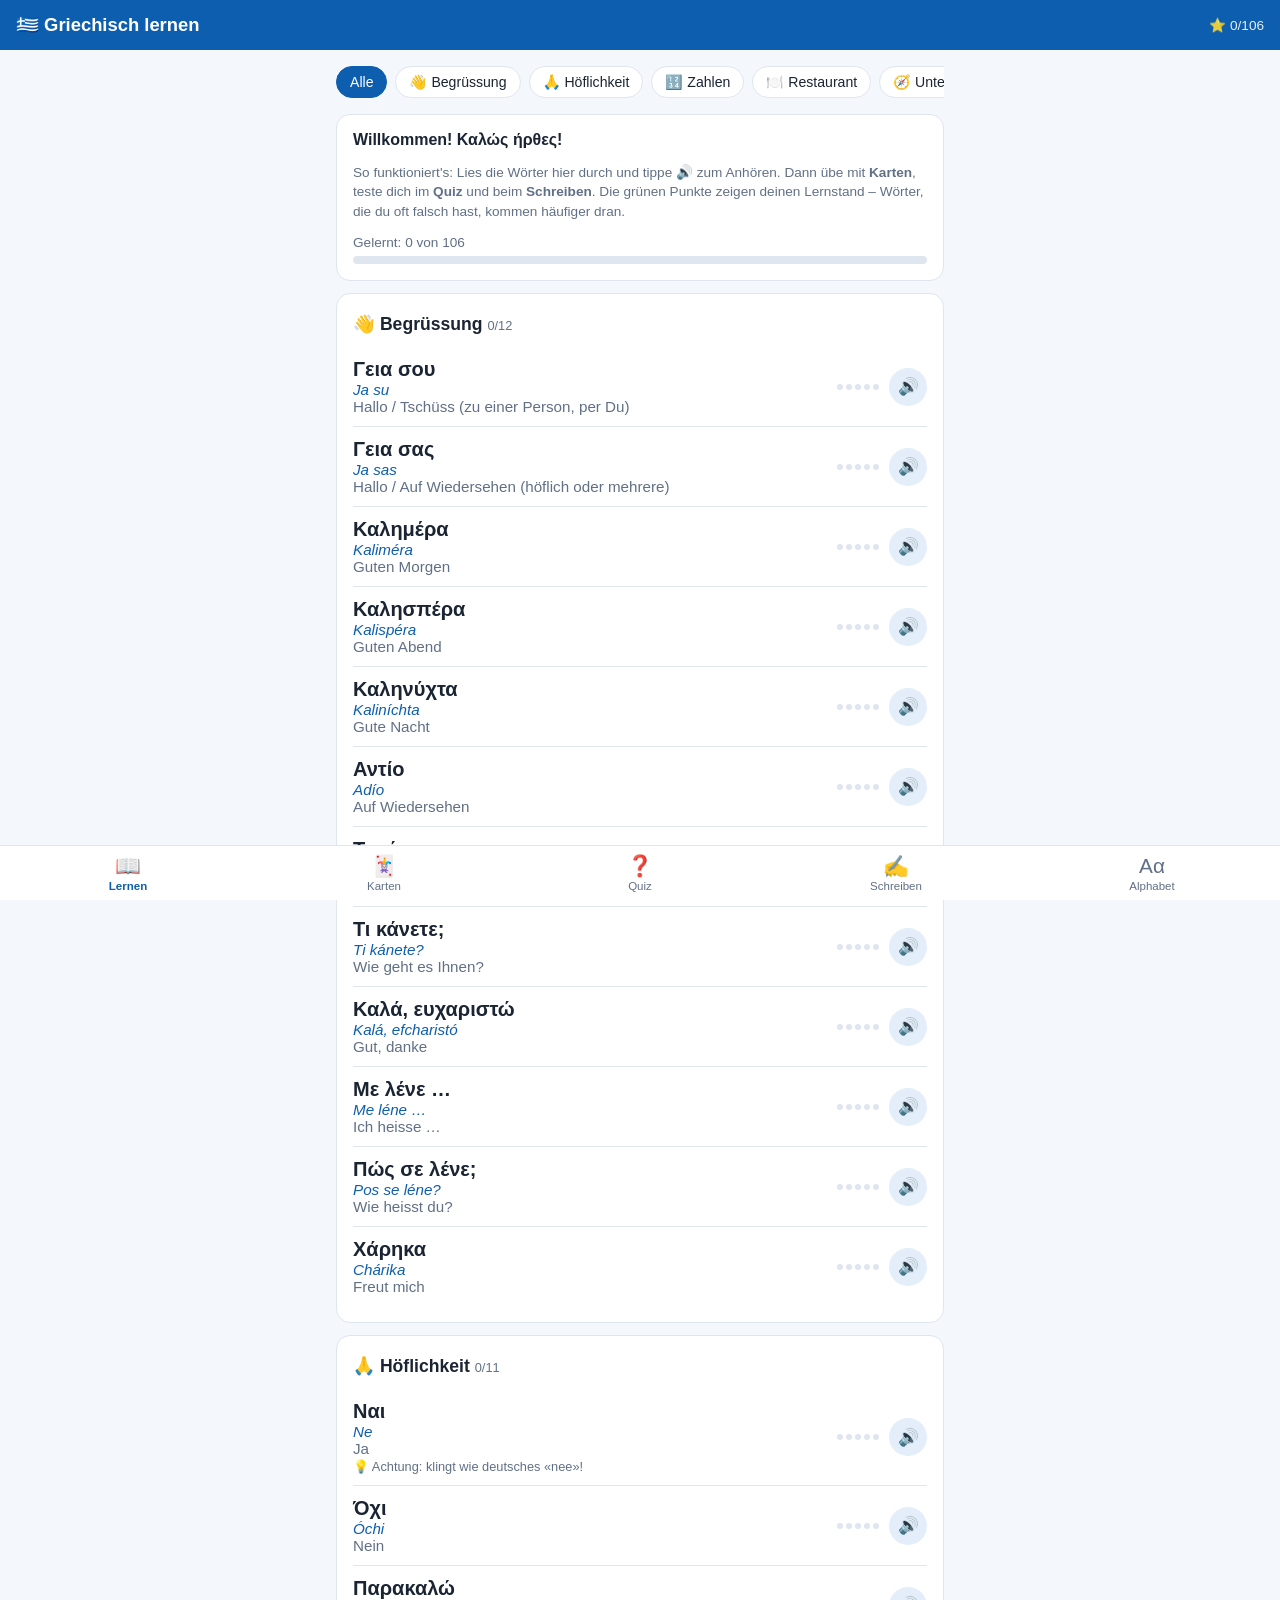
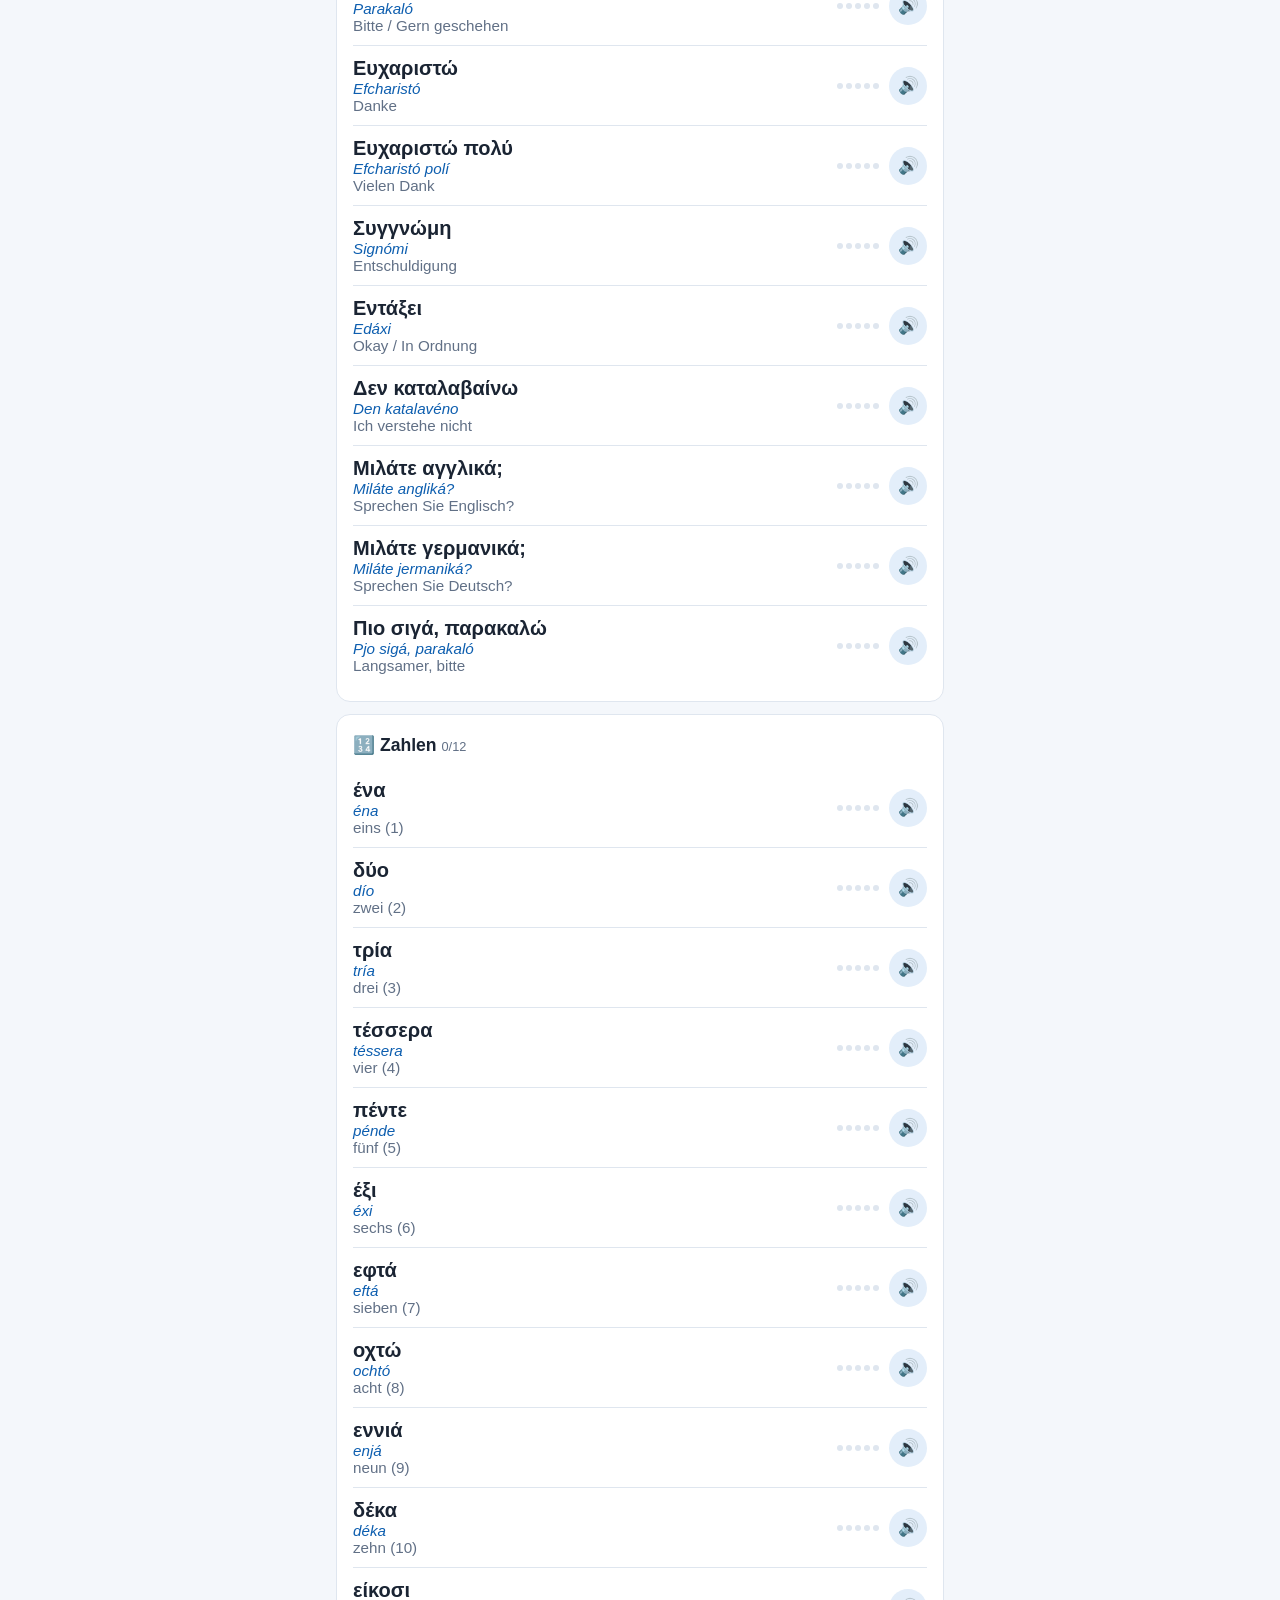
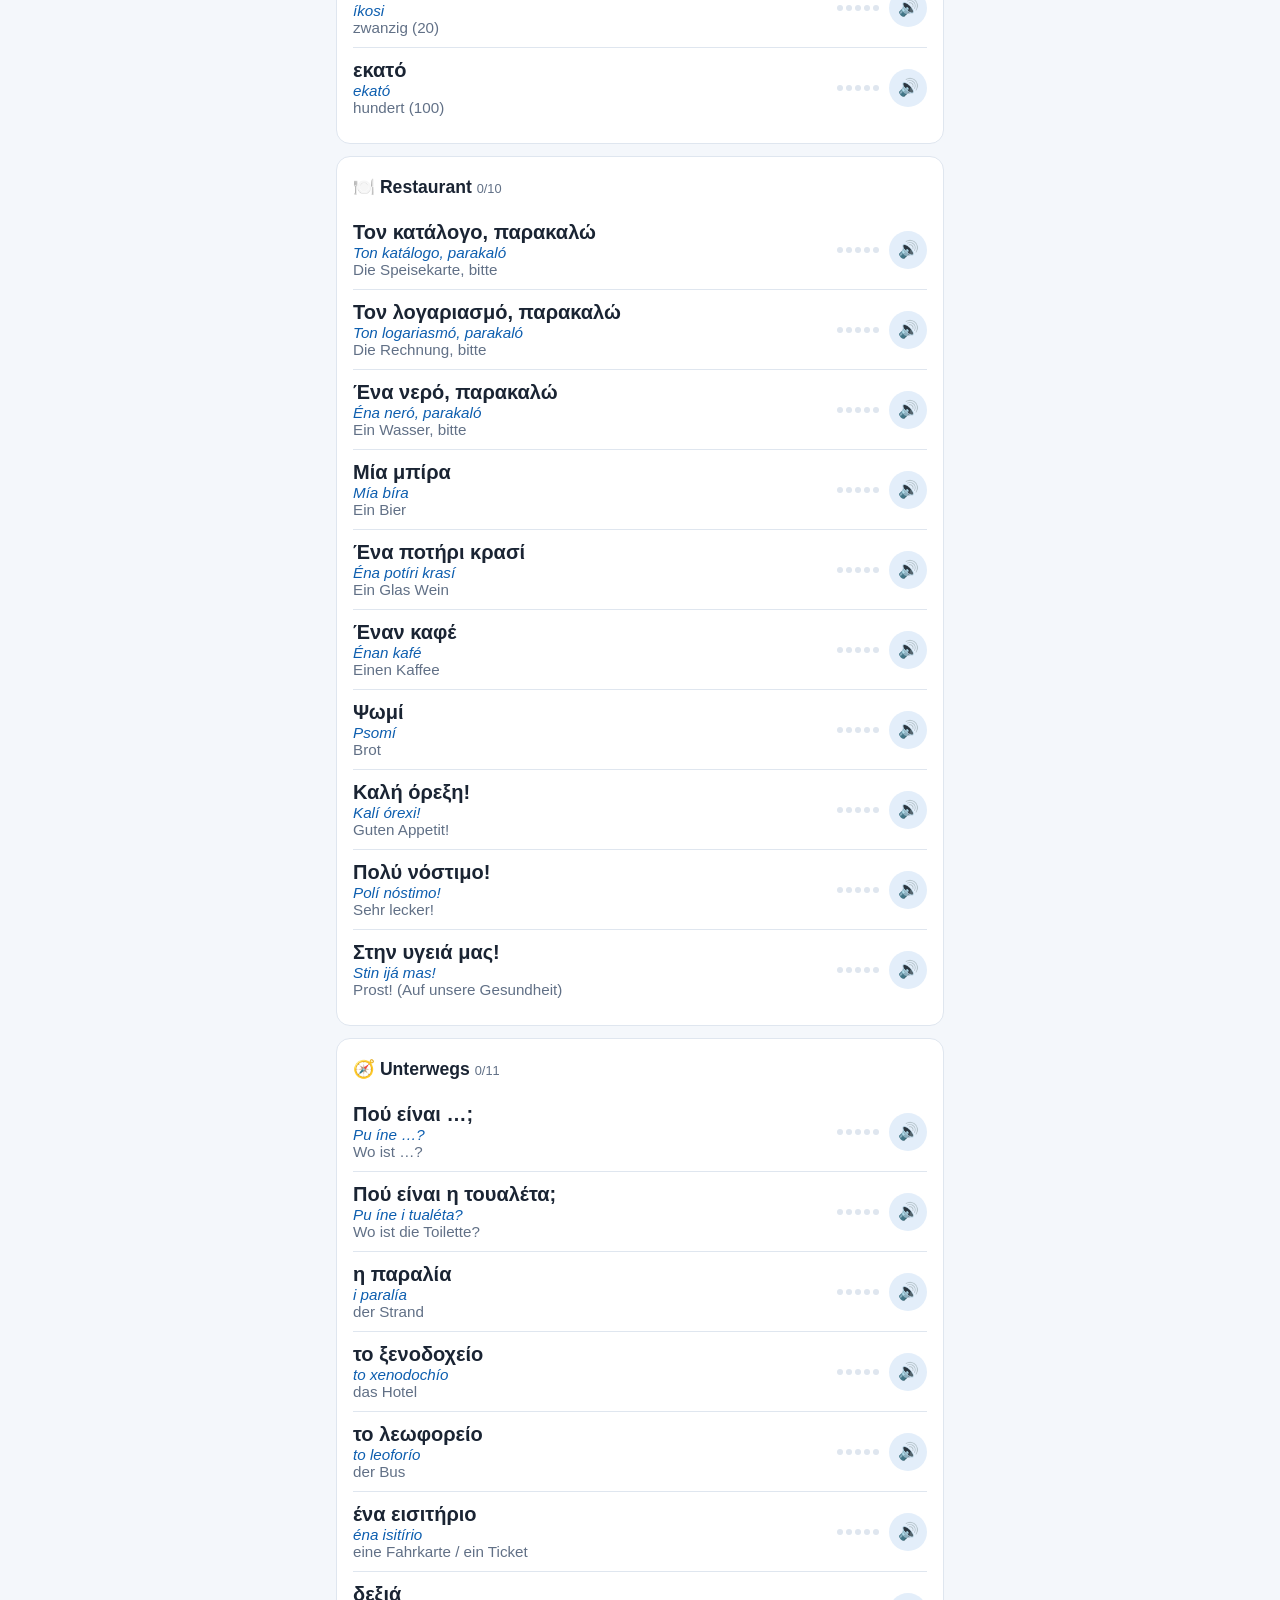
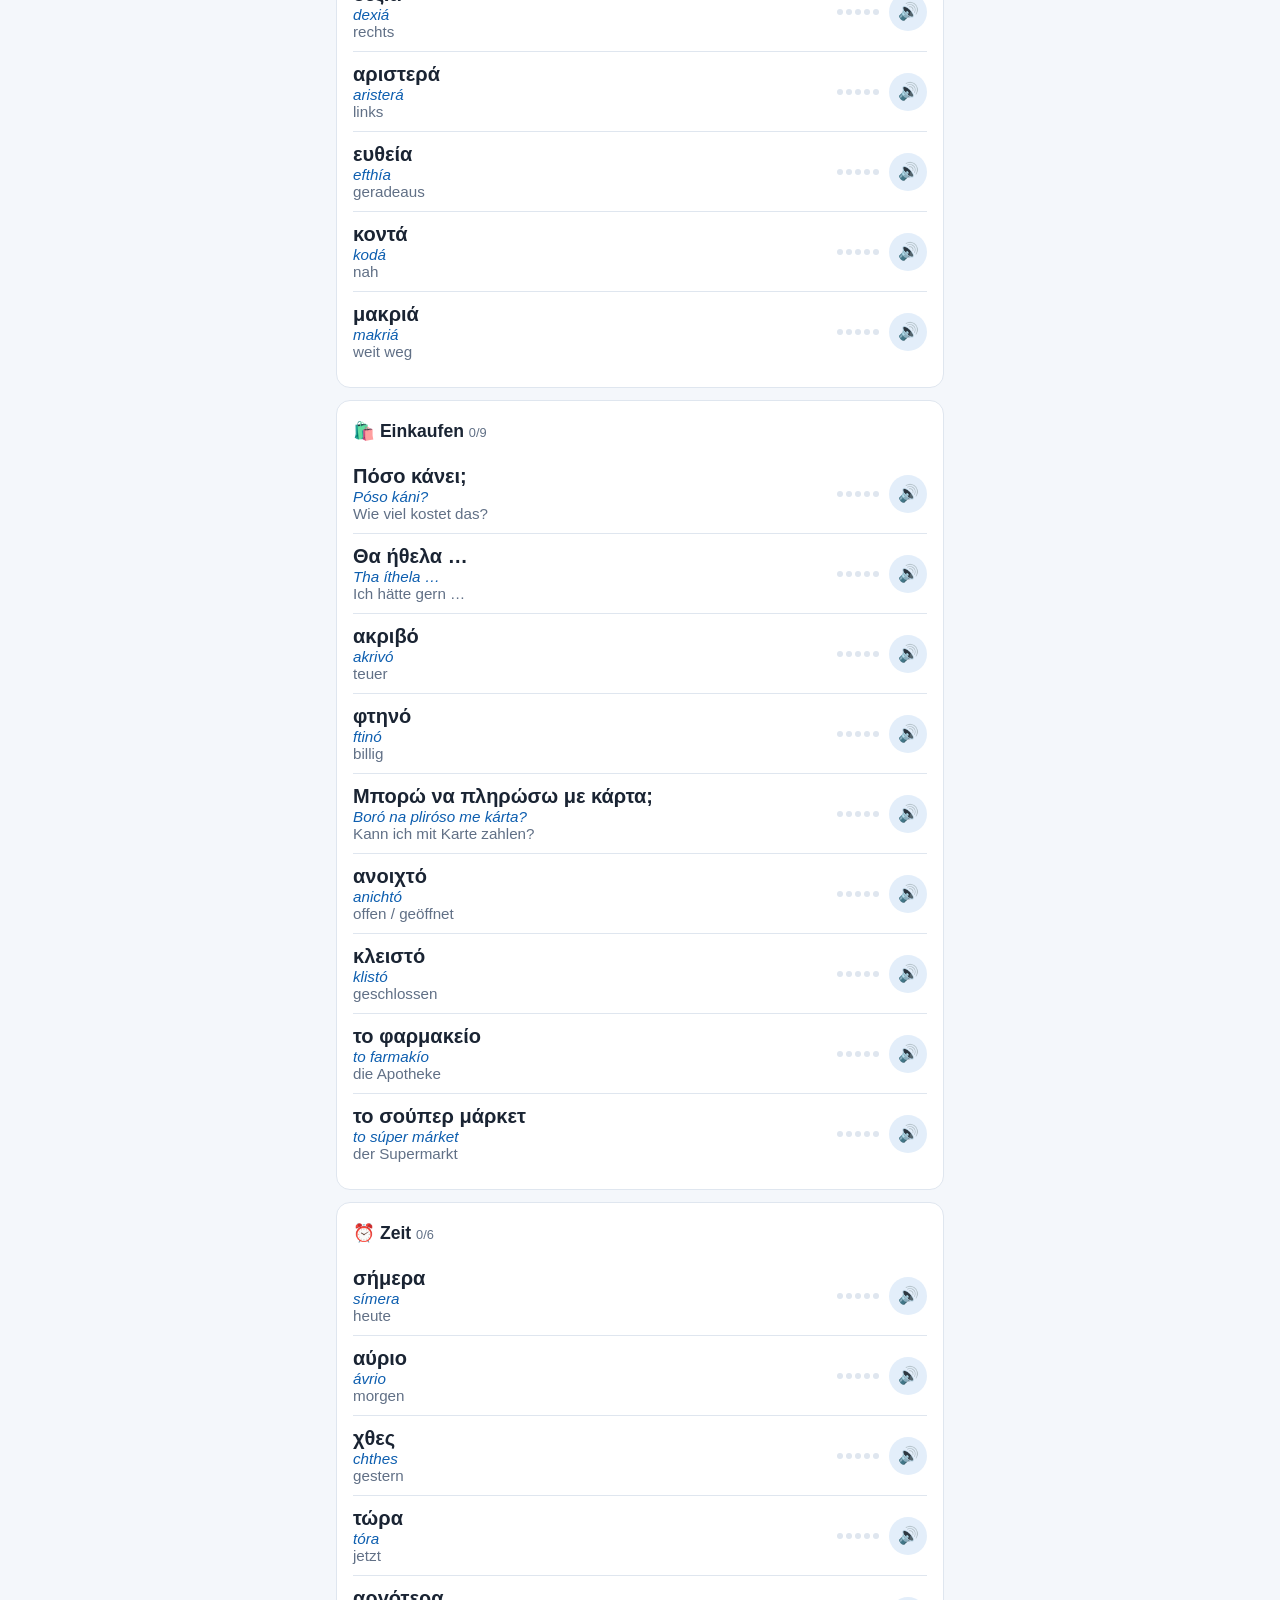
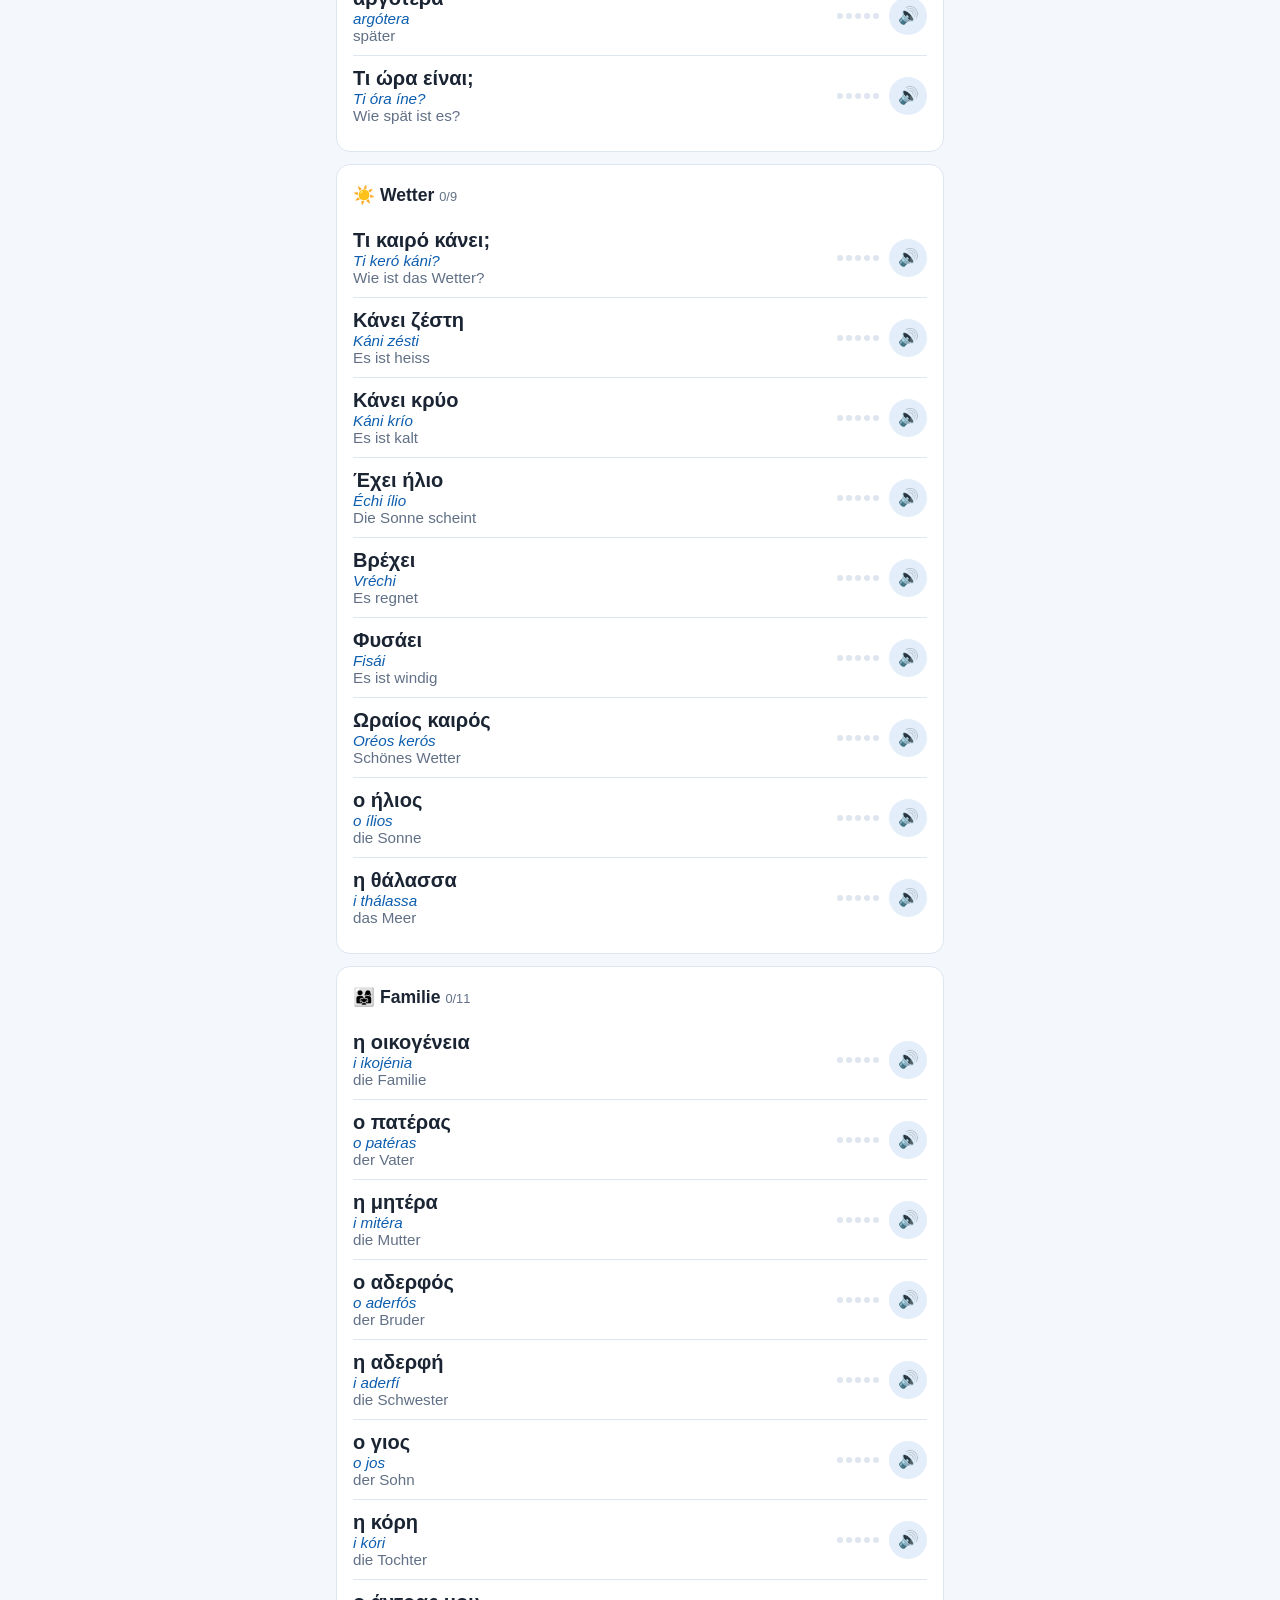
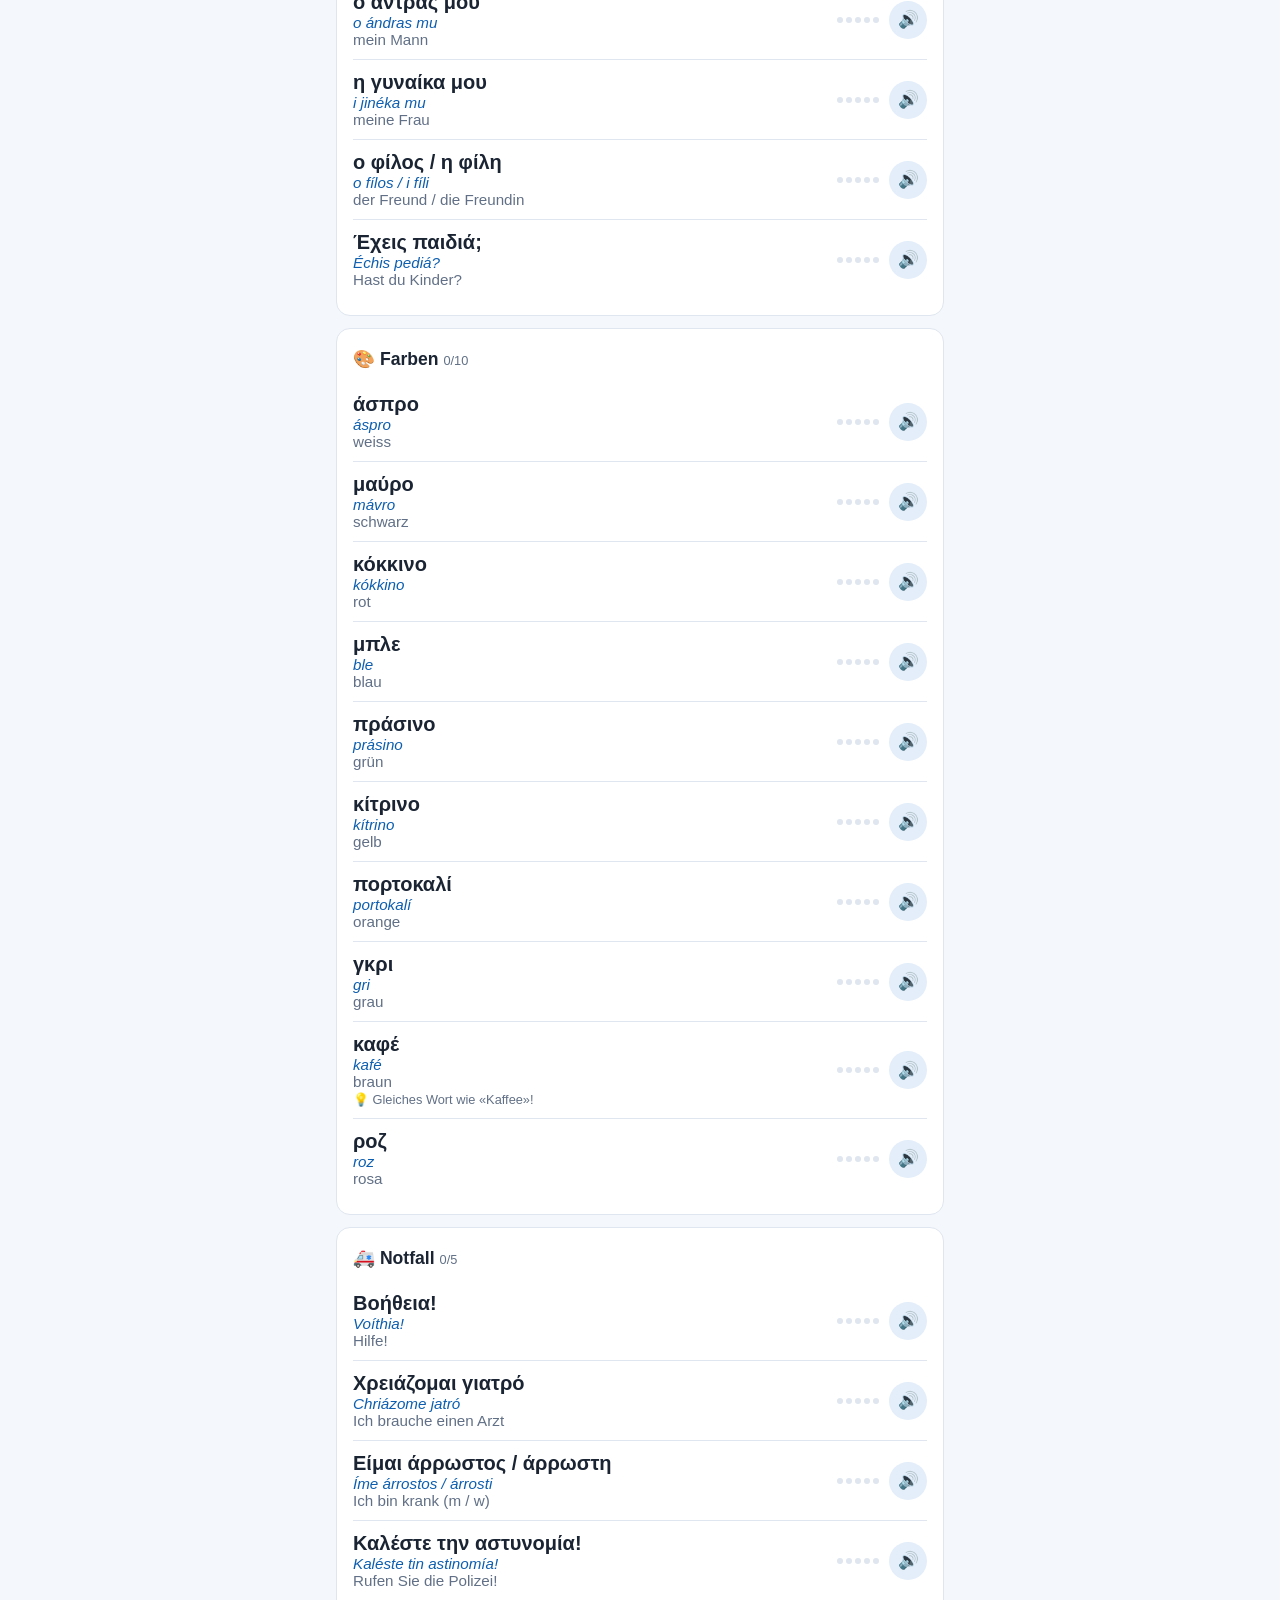
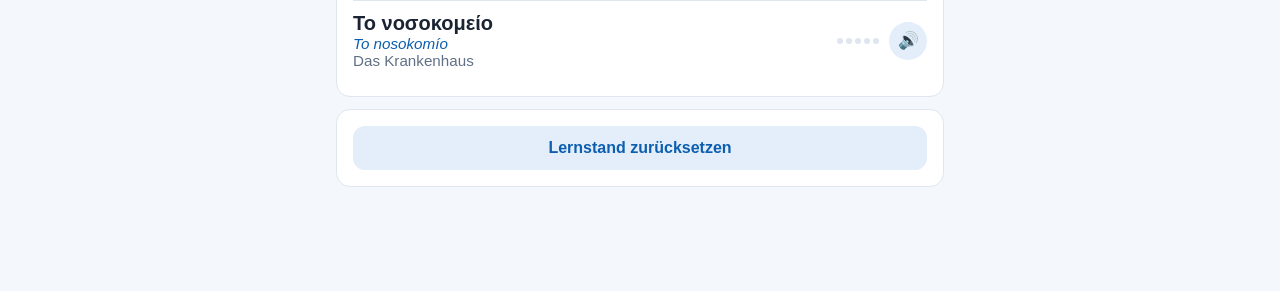
==== commit f33fa086: "Wetter, Familie und Farben hinzufügen Co-Authored-By: Claude Opus 5.5 <noreply@anthropic.com> Claude" ====
--- a/griechisch/index.html
+++ b/griechisch/index.html
@@ -190,6 +190,42 @@
   ["αργότερα","argótera","später"],
   ["Τι ώρα είναι;","Ti óra íne?","Wie spät ist es?"],
  ]},
+ {id:"wetter", name:"Wetter", icon:"☀️", items:[
+  ["Τι καιρό κάνει;","Ti keró káni?","Wie ist das Wetter?"],
+  ["Κάνει ζέστη","Káni zésti","Es ist heiss"],
+  ["Κάνει κρύο","Káni krío","Es ist kalt"],
+  ["Έχει ήλιο","Échi ílio","Die Sonne scheint"],
+  ["Βρέχει","Vréchi","Es regnet"],
+  ["Φυσάει","Fisái","Es ist windig"],
+  ["Ωραίος καιρός","Oréos kerós","Schönes Wetter"],
+  ["ο ήλιος","o ílios","die Sonne"],
+  ["η θάλασσα","i thálassa","das Meer"],
+ ]},
+ {id:"familie", name:"Familie", icon:"👨‍👩‍👧", items:[
+  ["η οικογένεια","i ikojénia","die Familie"],
+  ["ο πατέρας","o patéras","der Vater"],
+  ["η μητέρα","i mitéra","die Mutter"],
+  ["ο αδερφός","o aderfós","der Bruder"],
+  ["η αδερφή","i aderfí","die Schwester"],
+  ["ο γιος","o jos","der Sohn"],
+  ["η κόρη","i kóri","die Tochter"],
+  ["ο άντρας μου","o ándras mu","mein Mann"],
+  ["η γυναίκα μου","i jinéka mu","meine Frau"],
+  ["ο φίλος / η φίλη","o fílos / i fíli","der Freund / die Freundin"],
+  ["Έχεις παιδιά;","Échis pediá?","Hast du Kinder?"],
+ ]},
+ {id:"farben", name:"Farben", icon:"🎨", items:[
+  ["άσπρο","áspro","weiss"],
+  ["μαύρο","mávro","schwarz"],
+  ["κόκκινο","kókkino","rot"],
+  ["μπλε","ble","blau"],
+  ["πράσινο","prásino","grün"],
+  ["κίτρινο","kítrino","gelb"],
+  ["πορτοκαλί","portokalí","orange"],
+  ["γκρι","gri","grau"],
+  ["καφέ","kafé","braun","Gleiches Wort wie «Kaffee»!"],
+  ["ροζ","roz","rosa"],
+ ]},
  {id:"not", name:"Notfall", icon:"🚑", items:[
   ["Βοήθεια!","Voíthia!","Hilfe!"],
   ["Χρειάζομαι γιατρό","Chriázome jatró","Ich brauche einen Arzt"],
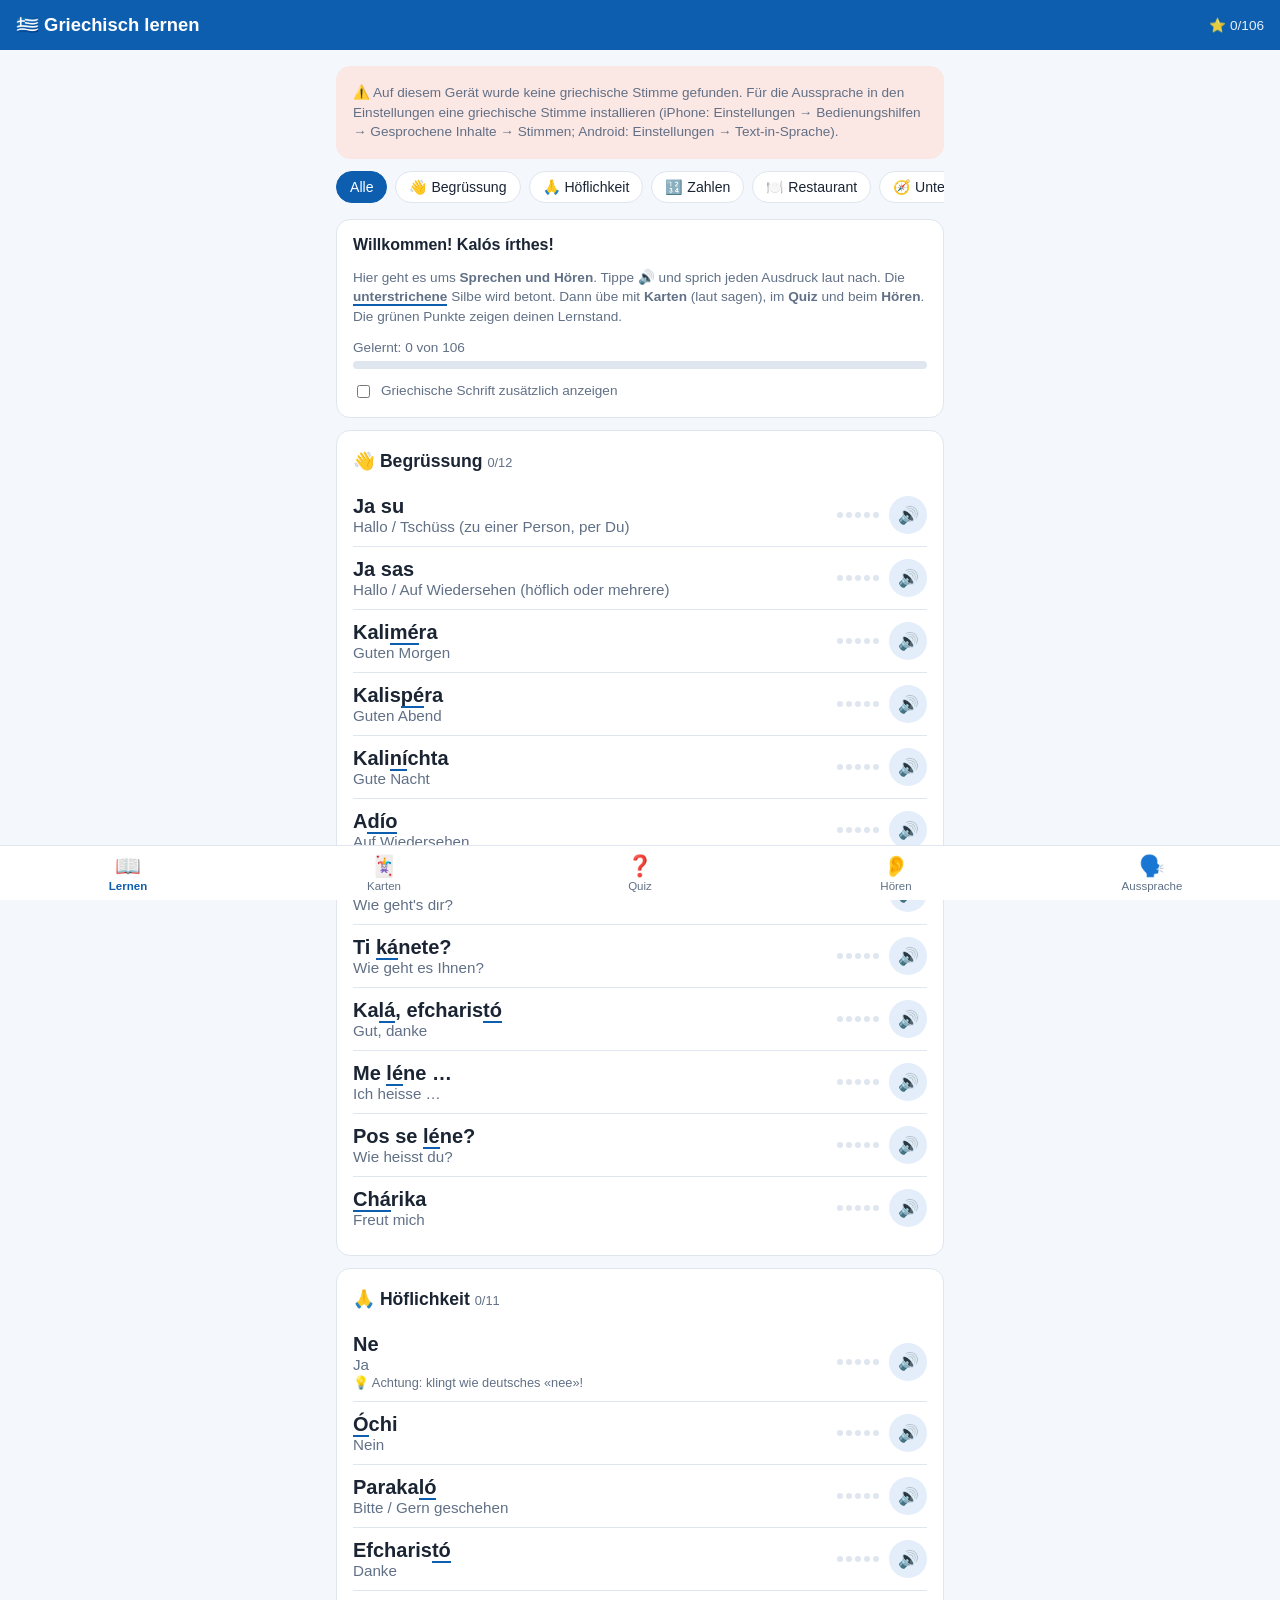
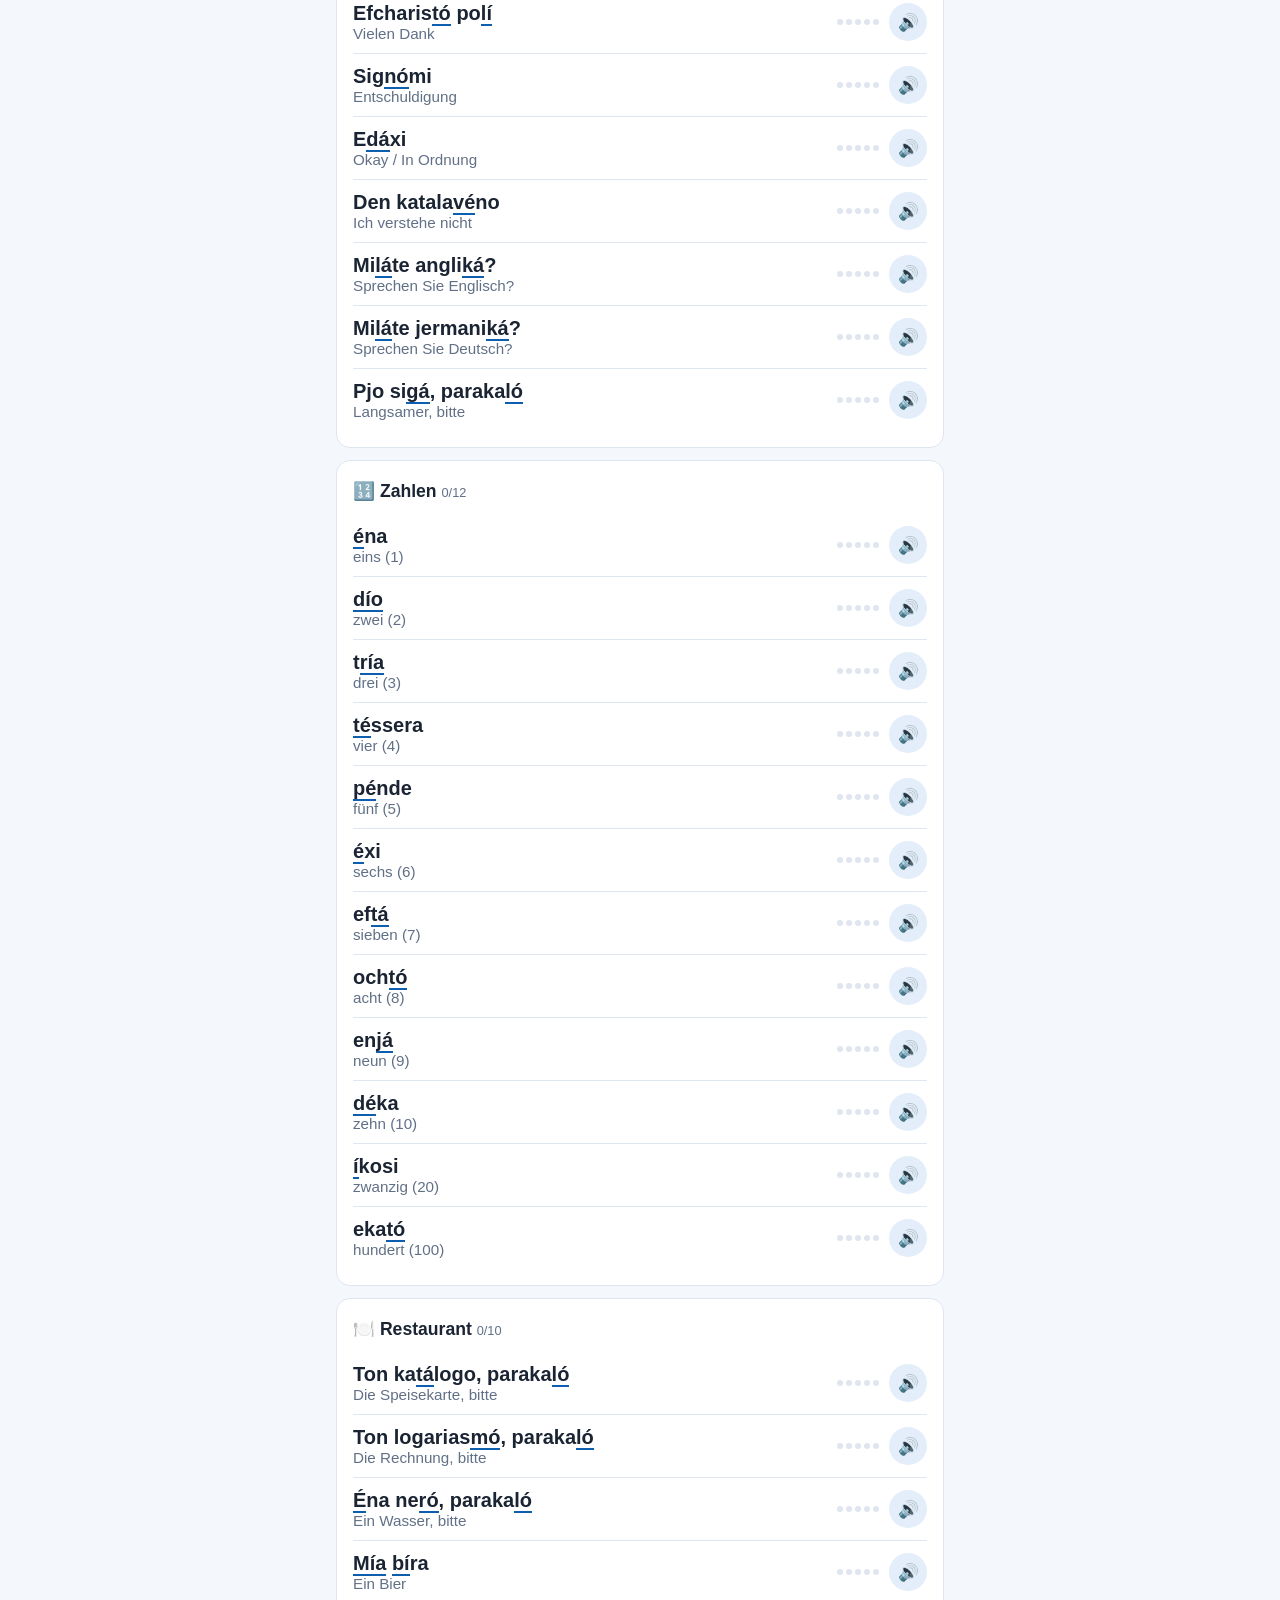
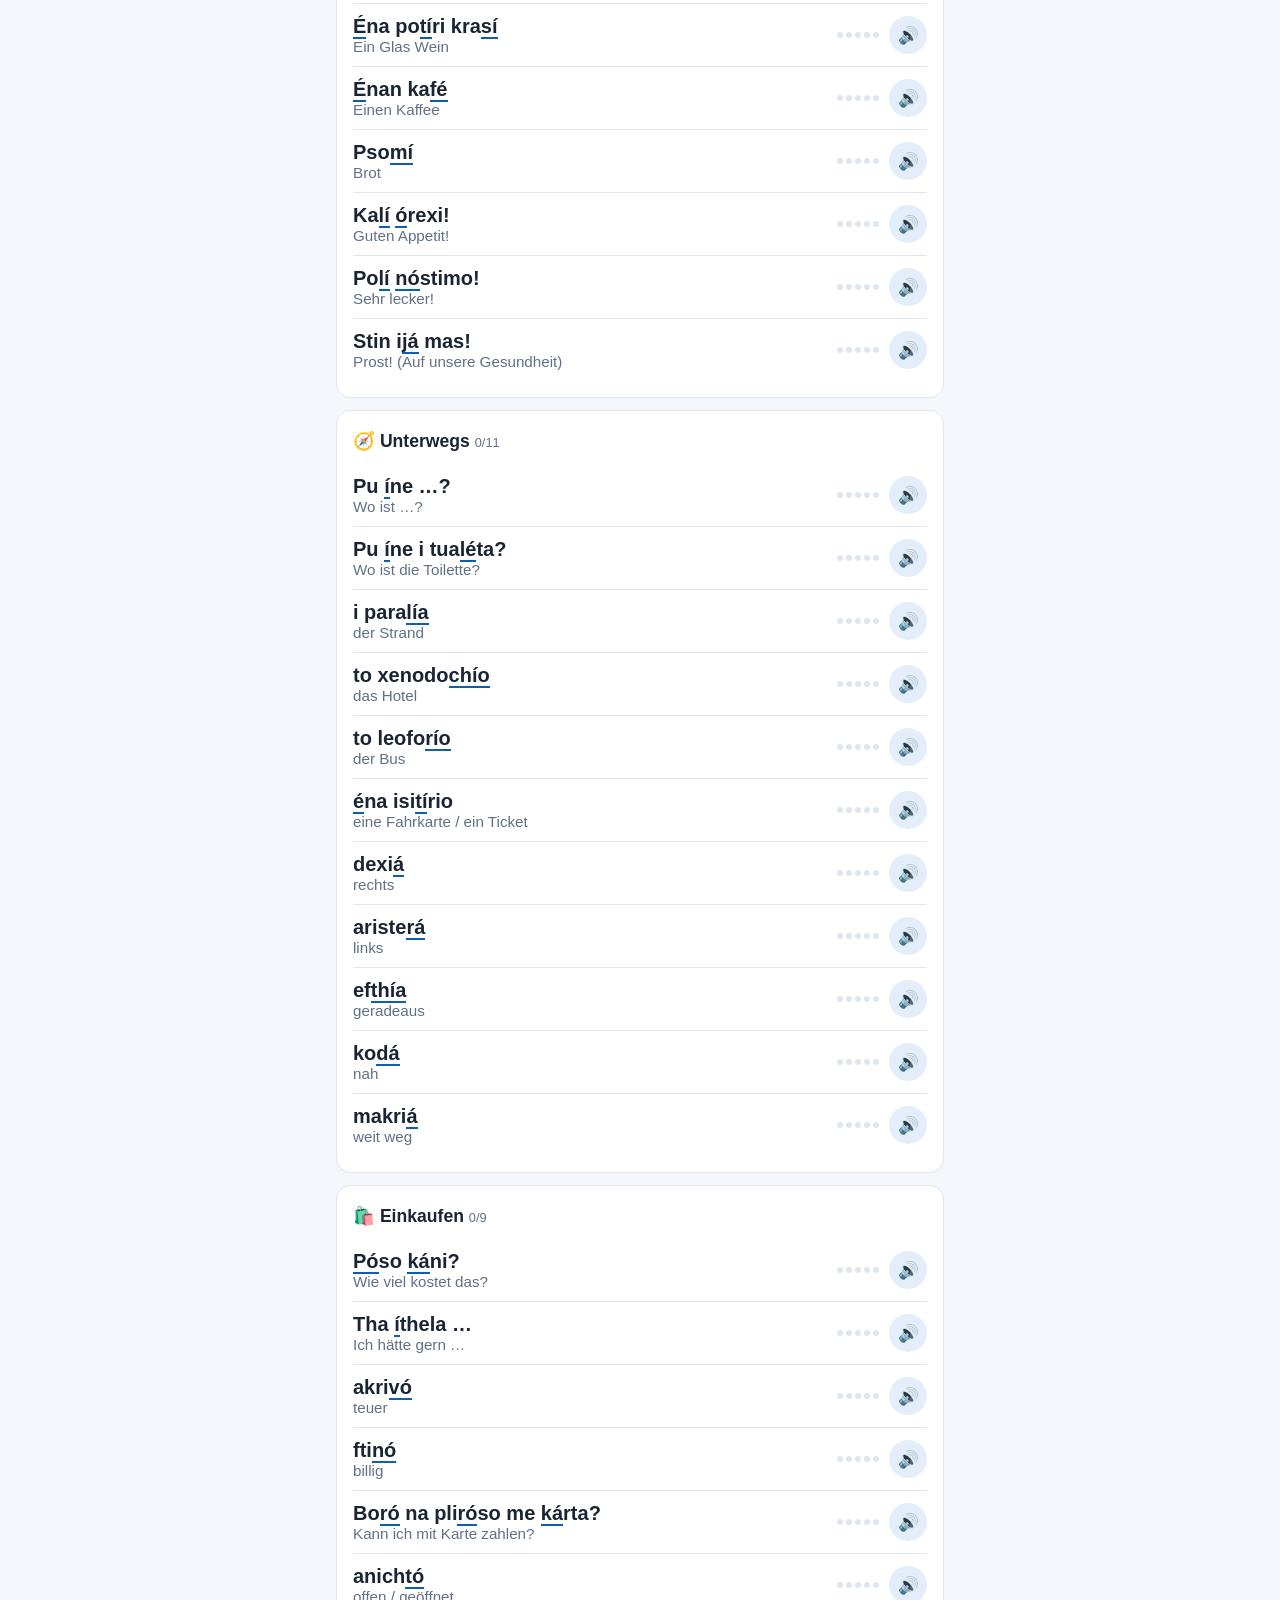
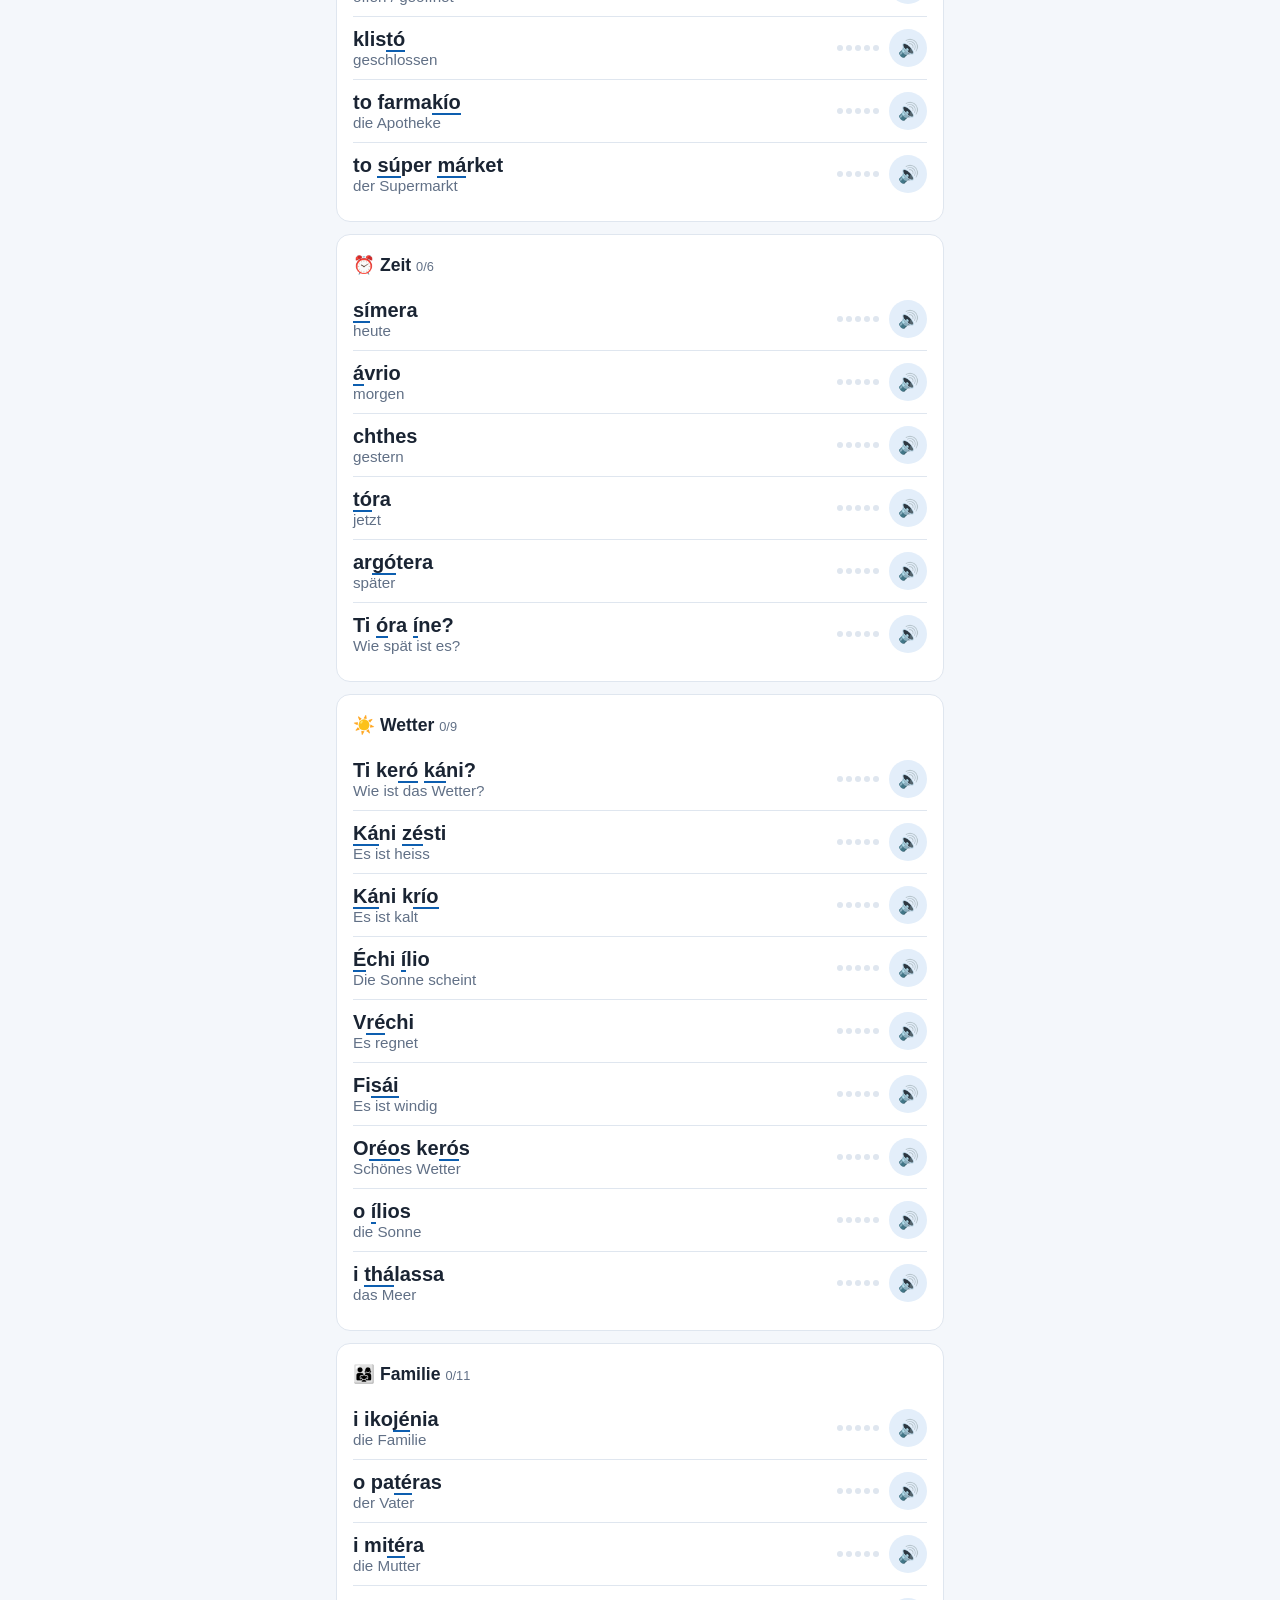
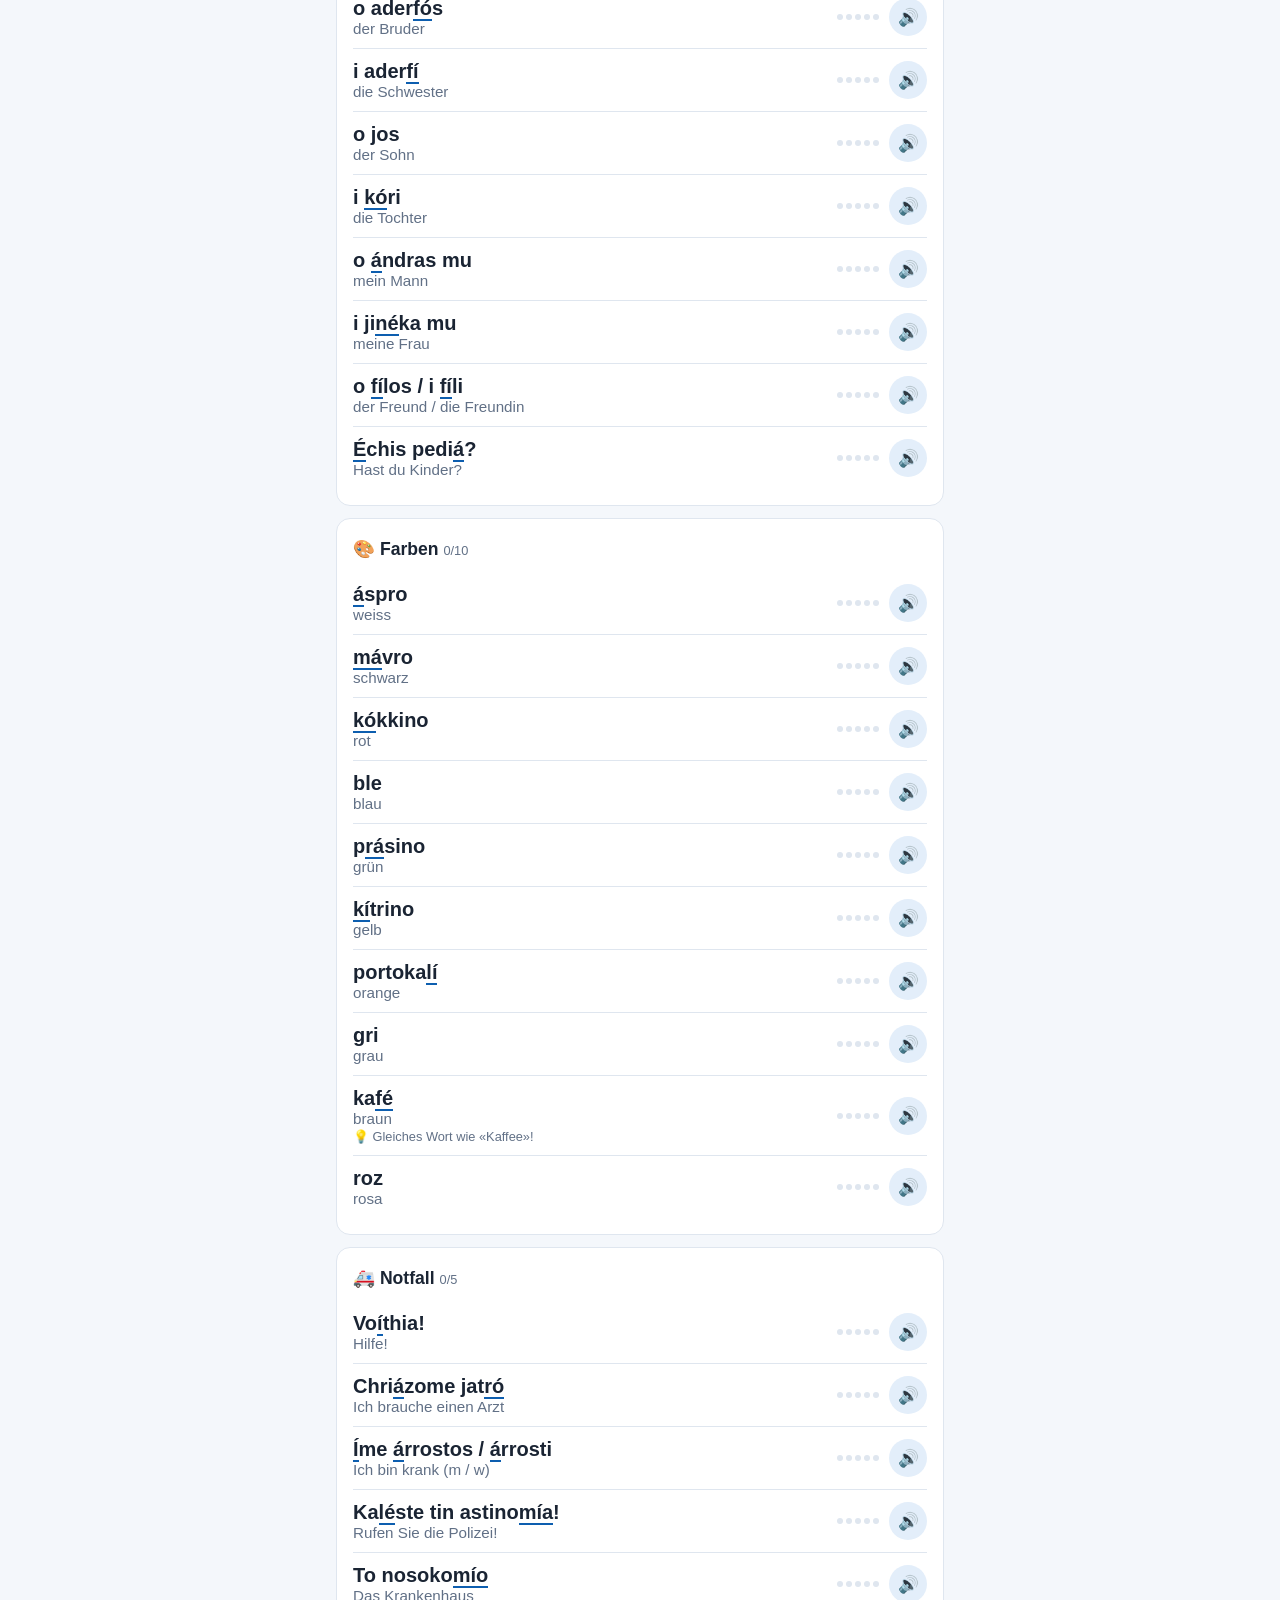
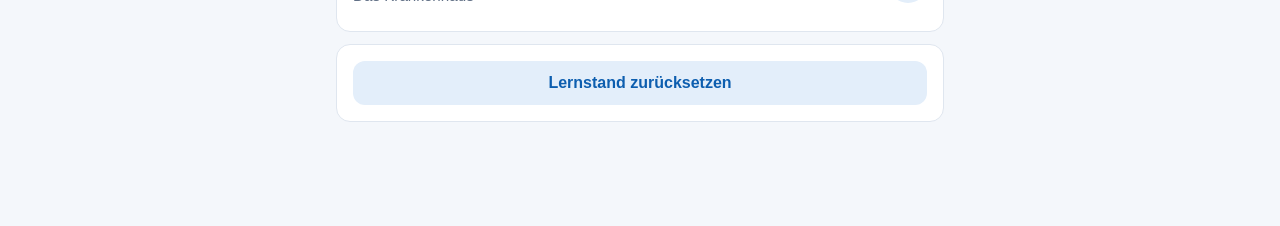
==== commit bec441e4: "Fokus auf Aussprache: Hören-Übung, Aussprache-Tipps, Umschrift statt Schrift Co-Authored-By: Claude " ====
--- a/griechisch/index.html
+++ b/griechisch/index.html
@@ -85,6 +85,7 @@
 .seg button{flex:1;border:0;background:none;padding:9px;border-radius:9px;color:var(--accent);font-weight:600;cursor:pointer;font-size:.9rem}
 .seg button.active{background:var(--card);box-shadow:0 1px 3px rgba(0,0,0,.12)}
 .hidden{display:none!important}
+u{text-decoration:none;font-weight:800;border-bottom:2px solid var(--accent)}
 .tip{font-size:.85rem;color:var(--muted);line-height:1.45}
 </style>
 </head>
@@ -98,8 +99,8 @@
   <button data-view="learn" class="active"><span class="i">📖</span>Lernen</button>
   <button data-view="cards"><span class="i">🃏</span>Karten</button>
   <button data-view="quiz"><span class="i">❓</span>Quiz</button>
-  <button data-view="write"><span class="i">✍️</span>Schreiben</button>
-  <button data-view="alpha"><span class="i">Αα</span>Alphabet</button>
+  <button data-view="listen"><span class="i">👂</span>Hören</button>
+  <button data-view="sounds"><span class="i">🗣️</span>Aussprache</button>
 </nav>
 
 <script>
@@ -235,18 +236,18 @@
  ]},
 ];
 
-const ALPHA = [
- ["Α α","Alfa","a","wie «a»"],["Β β","Vita","v","wie «w» in Wasser"],["Γ γ","Gama","g / j","weiches «g», vor e/i wie «j»"],
- ["Δ δ","Delta","dh","wie englisches «th» in «this»"],["Ε ε","Epsilon","e","wie «e»"],["Ζ ζ","Zita","z","stimmhaftes «s» wie in «Rose»"],
- ["Η η","Ita","i","wie «i»"],["Θ θ","Thita","th","wie englisches «th» in «think»"],["Ι ι","Jota","i","wie «i»"],
- ["Κ κ","Kapa","k","wie «k»"],["Λ λ","Lamda","l","wie «l»"],["Μ μ","Mi","m","wie «m»"],
- ["Ν ν","Ni","n","wie «n»"],["Ξ ξ","Xi","x","wie «x» (ks)"],["Ο ο","Omikron","o","wie «o»"],
- ["Π π","Pi","p","wie «p»"],["Ρ ρ","Ro","r","gerolltes «r»"],["Σ σ ς","Sigma","s","wie «ss»; ς am Wortende"],
- ["Τ τ","Taf","t","wie «t»"],["Υ υ","Ipsilon","i","wie «i»"],["Φ φ","Fi","f","wie «f»"],
- ["Χ χ","Chi","ch","wie «ch» in «Bach» / «ich»"],["Ψ ψ","Psi","ps","wie «ps»"],["Ω ω","Omega","o","wie «o»"],
-];
-const COMBOS = [
- ["ου","u"],["αι","e"],["ει / οι","i"],["αυ","av / af"],["ευ","ev / ef"],["μπ","b"],["ντ","d"],["γκ","g"],["τσ","ts"],["τζ","dz"]
+/* Aussprache-Tipps (Umschrift → wie man es spricht) */
+const SOUNDS = [
+ ["ch","wie «ch» in «Bach» – vor e/i weicher wie in «ich»","Óchi, efcharistó","Όχι, ευχαριστώ"],
+ ["th","wie englisches «th» in «think» (Zunge zwischen die Zähne)","thálassa","θάλασσα"],
+ ["j","wie deutsches «j» in «ja»","Ja sas, jatró","Γεια σας, γιατρό"],
+ ["v","wie deutsches «w» in «Wasser»","Voíthia, ávrio","Βοήθεια, αύριο"],
+ ["s","immer scharf wie «ss» in «Wasser»","Parakaló, símera","Παρακαλώ, σήμερα"],
+ ["z","weiches, summendes «s» wie in «Rose»","Káni zésti","Κάνει ζέστη"],
+ ["r","leicht gerollt mit der Zungenspitze","Kaliméra","Καλημέρα"],
+ ["e / o","immer kurz und offen, nie lang gezogen","Ne, tóra","Ναι, τώρα"],
+ ["b / d / g","wie im Deutschen – im Griechischen aus zwei Buchstaben gebildet","bíra, Edáxi","μπίρα, Εντάξει"],
+ ["ts","wie «z» in «Zeit»","Tsái (Tee)","Τσάι"],
 ];
 
 /* Alle Einträge mit IDs */
@@ -257,7 +258,7 @@
 
 /* ======================= SPEICHER ======================= */
 const STORE_KEY = "griechisch_v1";
-let S = {box:{}, cat:"all", stats:{right:0,wrong:0}, streak:{last:"",days:0}};
+let S = {box:{}, cat:"all", showGr:false, stats:{right:0,wrong:0}, streak:{last:"",days:0}};
 try{ const raw = localStorage.getItem(STORE_KEY); if(raw) S = Object.assign(S, JSON.parse(raw)); }catch(e){}
 function save(){ try{ localStorage.setItem(STORE_KEY, JSON.stringify(S)); }catch(e){} }
 const MAXBOX = 5;
@@ -313,24 +314,6 @@
   if(b){ e.stopPropagation(); speak(b.dataset.say); }
 });
 
-function norm(s){
-  return s.toLowerCase().normalize("NFD").replace(/[̀-ͯ]/g,"")
-    .replace(/ς/g,"σ").replace(/\(.*?\)/g,"").replace(/[^a-zα-ω0-9 ]/g," ")
-    .replace(/y/g,"i").replace(/h/g,"").replace(/\s+/g," ").trim();
-}
-function lev(a,b){
-  const m=a.length,n=b.length; if(!m) return n; if(!n) return m;
-  let p=Array.from({length:n+1},(_,i)=>i);
-  for(let i=1;i<=m;i++){ const c=[i]; for(let j=1;j<=n;j++) c[j]=Math.min(p[j]+1,c[j-1]+1,p[j-1]+(a[i-1]===b[j-1]?0:1)); p=c; }
-  return p[n];
-}
-function checkAnswer(input, item){
-  const a = norm(input); if(!a) return false;
-  const targets = [item.tr, item.gr].flatMap(t=>t.split("/")).map(norm).filter(Boolean);
-  targets.push(norm(item.tr), norm(item.gr));
-  return targets.some(t=>{ const tol = t.length<=4?0:t.length<=10?1:2; return lev(a,t)<=tol; });
-}
-
 function catChips(){
   return `<div class="chips">` +
     `<button class="chip ${S.cat==="all"?"active":""}" data-cat="all">Alle</button>` +
@@ -344,7 +327,7 @@
 
 /* ======================= ANSICHTEN ======================= */
 let view = "learn";
-const views = {learn:renderLearn, cards:renderCards, quiz:renderQuiz, write:renderWrite, alpha:renderAlpha};
+const views = {learn:renderLearn, cards:renderCards, quiz:renderQuiz, listen:renderListen, sounds:renderSounds};
 function go(v){
   view = v;
   document.querySelectorAll("#tabs button").forEach(b=>b.classList.toggle("active", b.dataset.view===v));
@@ -353,26 +336,37 @@
 }
 document.querySelectorAll("#tabs button").forEach(b=>b.onclick=()=>go(b.dataset.view));
 
+/* Griechische Schrift nur, wenn gewünscht */
+function grSmall(it){ return S.showGr ? `<div class="note" style="font-size:.85rem">${esc(it.gr)}</div>` : ""; }
+function noVoiceWarn(){
+  return greekVoice ? "" : `<div class="card tip" style="background:var(--bad-soft);border-color:var(--bad-soft)">⚠️ Auf diesem Gerät wurde keine griechische Stimme gefunden.
+    Für die Aussprache in den Einstellungen eine griechische Stimme installieren
+    (iPhone: Einstellungen → Bedienungshilfen → Gesprochene Inhalte → Stimmen; Android: Einstellungen → Text-in-Sprache).</div>`;
+}
+
 /* ---------- LERNEN (Liste) ---------- */
 function renderLearn(){
   const cats = S.cat==="all" ? CATS : CATS.filter(c=>c.id===S.cat);
-  let h = catChips();
+  let h = noVoiceWarn() + catChips();
   if(S.cat==="all"){
     const total = ITEMS.length, mastered = ITEMS.filter(i=>box(i.id)>=4).length;
-    h += `<div class="card"><b>Willkommen! Καλώς ήρθες!</b>
-      <p class="tip">So funktioniert's: Lies die Wörter hier durch und tippe 🔊 zum Anhören.
-      Dann übe mit <b>Karten</b>, teste dich im <b>Quiz</b> und beim <b>Schreiben</b>.
-      Die grünen Punkte zeigen deinen Lernstand – Wörter, die du oft falsch hast, kommen häufiger dran.</p>
+    h += `<div class="card"><b>Willkommen! Kalós írthes!</b>
+      <p class="tip">Hier geht es ums <b>Sprechen und Hören</b>. Tippe 🔊 und sprich jeden Ausdruck laut nach.
+      Die <u>unterstrichene</u> Silbe wird betont.
+      Dann übe mit <b>Karten</b> (laut sagen), im <b>Quiz</b> und beim <b>Hören</b>.
+      Die grünen Punkte zeigen deinen Lernstand.</p>
       <div class="muted" style="font-size:.85rem">Gelernt: ${mastered} von ${total}</div>
-      <div class="bar"><div style="width:${total?mastered/total*100:0}%"></div></div></div>`;
+      <div class="bar"><div style="width:${total?mastered/total*100:0}%"></div></div>
+      <label class="tip" style="display:flex;gap:8px;align-items:center;margin-top:12px">
+        <input type="checkbox" id="showGr" ${S.showGr?"checked":""}> Griechische Schrift zusätzlich anzeigen</label></div>`;
   }
   cats.forEach(c=>{
     const its = ITEMS.filter(i=>i.cat===c.id);
     const m = its.filter(i=>box(i.id)>=4).length;
     h += `<div class="card"><h2>${c.icon} ${c.name} <span class="muted" style="font-size:.8rem;font-weight:400">${m}/${its.length}</span></h2><div class="list">`;
     its.forEach(it=>{
-      h += `<div class="item"><div class="txt"><div class="gr">${esc(it.gr)}</div>
-        <div class="tr">${esc(it.tr)}</div><div class="de">${esc(it.de)}</div>
+      h += `<div class="item"><div class="txt"><div class="gr">${stress(it.tr)}</div>
+        <div class="de">${esc(it.de)}</div>${grSmall(it)}
         ${it.note?`<div class="note">💡 ${esc(it.note)}</div>`:""}</div>
         ${dots(it.id)}${speakBtn(it.gr)}</div>`;
     });
@@ -381,15 +375,28 @@
   h += `<div class="card"><button class="btn secondary" id="reset">Lernstand zurücksetzen</button></div>`;
   $("#app").innerHTML = h;
   bindChips(renderLearn);
+  const cb = $("#showGr"); if(cb) cb.onchange = ()=>{ S.showGr = cb.checked; save(); renderLearn(); };
   $("#reset").onclick = ()=>{ if(confirm("Wirklich den ganzen Lernstand löschen?")){ S.box={}; S.stats={right:0,wrong:0}; S.streak={last:"",days:0}; save(); updateHeader(); renderLearn(); } };
 }
-
-/* ---------- KARTEIKARTEN ---------- */
+/* betonte Silbe hervorheben: Vokalgruppe mit Akzent + Konsonant davor */
+function stress(t){
+  const V = /[aeiouyáéíóúý]/i;
+  return esc(t).replace(/[^\s,?!.…\/()]+/g, w=>{
+    const m = w.match(/[áéíóúý]/i); if(!m) return w;
+    const s = m.index;
+    let e = m.index+1; while(e<w.length && V.test(w[e])) e++;
+    let k = s; if(k>0 && !V.test(w[k-1])) k--;
+    if(k>0 && /^(ch|th|ts|ps)$/i.test(w.slice(k-1,k+1))) k--;
+    return w.slice(0,k)+"<u>"+w.slice(k,e)+"</u>"+w.slice(e);
+  });
+}
+
+/* ---------- KARTEN (laut sprechen) ---------- */
 let C = null;
 function renderCards(fresh){
-  if(!C || fresh===true){ C = {deck:pick(10), i:0, known:0, dir:C?C.dir:"gr"}; }
+  if(!C || fresh===true){ C = {deck:pick(10), i:0, known:0, dir:C?C.dir:"de"}; }
   let h = catChips();
-  h += `<div class="seg"><button data-dir="gr" class="${C.dir==="gr"?"active":""}">Griechisch → Deutsch</button><button data-dir="de" class="${C.dir==="de"?"active":""}">Deutsch → Griechisch</button></div>`;
+  h += `<div class="seg"><button data-dir="de" class="${C.dir==="de"?"active":""}">Deutsch → laut sagen</button><button data-dir="gr" class="${C.dir==="gr"?"active":""}">Hören → verstehen</button></div>`;
   if(C.i >= C.deck.length){
     h += `<div class="card" style="text-align:center"><div style="font-size:2.5rem">🎉</div>
       <h2>Runde geschafft!</h2><p class="muted">Gewusst: ${C.known} von ${C.deck.length}</p>
@@ -399,10 +406,10 @@
   }
   const it = C.deck[C.i];
   const front = C.dir==="gr"
-    ? `<div class="big">${esc(it.gr)}</div>${speakBtn(it.gr)}`
-    : `<div class="big" style="font-size:1.5rem">${esc(it.de)}</div>`;
-  const back = `<div class="big">${esc(it.gr)}</div><div class="tr" style="font-size:1.1rem">${esc(it.tr)}</div>
-    <div class="de" style="font-size:1.05rem">${esc(it.de)}</div>${it.note?`<div class="note muted" style="font-size:.85rem">💡 ${esc(it.note)}</div>`:""}${speakBtn(it.gr)}`;
+    ? `<div class="muted">Hör zu – was bedeutet das?</div><button class="speak" style="width:72px;height:72px;font-size:2rem" data-say="${esc(it.gr)}">🔊</button>`
+    : `<div class="big" style="font-size:1.5rem">${esc(it.de)}</div><div class="muted">Sag es laut auf Griechisch 🗣️</div>`;
+  const back = `<div class="big">${stress(it.tr)}</div>
+    <div class="de" style="font-size:1.05rem">${esc(it.de)}</div>${grSmall(it)}${it.note?`<div class="note muted" style="font-size:.85rem">💡 ${esc(it.note)}</div>`:""}${speakBtn(it.gr)}`;
   h += `<div class="progressbar"><div style="width:${C.i/C.deck.length*100}%"></div></div>
     <div class="flash" id="flash"><div class="flash-inner">
       <div class="face front">${front}<div class="hint">Tippen zum Umdrehen</div></div>
@@ -413,7 +420,7 @@
     <p class="muted" style="text-align:center;font-size:.85rem">Karte ${C.i+1} von ${C.deck.length}</p>`;
   $("#app").innerHTML = h; bindCardsCommon();
   const flash = $("#flash");
-  flash.onclick = ()=>{ flash.classList.toggle("flipped"); $("#rate").classList.remove("hidden"); if(flash.classList.contains("flipped") && C.dir==="de") speak(it.gr); };
+  flash.onclick = ()=>{ flash.classList.toggle("flipped"); $("#rate").classList.remove("hidden"); if(flash.classList.contains("flipped")) speak(it.gr); };
   if(C.dir==="gr") setTimeout(()=>speak(it.gr),250);
   $("#yes").onclick = ()=>{ mark(it.id,true); C.known++; C.i++; renderCards(); };
   $("#no").onclick = ()=>{ mark(it.id,false); C.i++; renderCards(); };
@@ -425,126 +432,83 @@
 
 /* ---------- QUIZ (Multiple Choice) ---------- */
 let Q = null;
-function renderQuiz(fresh){
-  if(!Q || fresh===true){
-    const deck = pick(10);
-    Q = {deck, i:0, score:0, answered:false, qs:deck.map(it=>{
-      const dir = Math.random()<.5 ? "gr" : "de";
-      const others = shuffle(ITEMS.filter(x=>x.id!==it.id && (x.cat===it.cat || Math.random()<.3))).slice(0,3);
-      return {it, dir, opts:shuffle([it, ...others])};
-    })};
+function makeQs(deck, forceDir){
+  return deck.map(it=>{
+    const dir = forceDir || (Math.random()<.5 ? "gr" : "de");
+    const others = shuffle(ITEMS.filter(x=>x.id!==it.id && x.de!==it.de && (x.cat===it.cat || Math.random()<.3))).slice(0,3);
+    return {it, dir, opts:shuffle([it, ...others])};
+  });
+}
+function quizView(state, rerender, opts){
+  let h = catChips();
+  if(state.i >= state.deck.length){
+    const pct = Math.round(state.score/state.deck.length*100);
+    h += `<div class="card" style="text-align:center"><div class="score">${state.score}/${state.deck.length}</div>
+      <p>${pct>=90?"Exeretiká! Ausgezeichnet! 🏆":pct>=70?"Brávo! Sehr gut! 👏":pct>=50?"Kalá! Gut, weiter so! 💪":"Sigá sigá – Schritt für Schritt! 🐢"}</p>
+      <button class="btn" id="again">Neue Runde</button></div>`;
+    $("#app").innerHTML = h; bindChips(()=>rerender(true));
+    $("#again").onclick = ()=>rerender(true); return;
   }
-  let h = catChips();
-  if(Q.i >= Q.deck.length){
-    const pct = Math.round(Q.score/Q.deck.length*100);
-    h += `<div class="card" style="text-align:center"><div class="score">${Q.score}/${Q.deck.length}</div>
-      <p>${pct>=90?"Εξαιρετικά! Ausgezeichnet! 🏆":pct>=70?"Μπράβο! Sehr gut! 👏":pct>=50?"Καλά! Gut, weiter so! 💪":"Σιγά σιγά – Schritt für Schritt! 🐢"}</p>
-      <button class="btn" id="again">Neues Quiz</button></div>`;
-    $("#app").innerHTML = h; bindChips(()=>renderQuiz(true));
-    $("#again").onclick = ()=>renderQuiz(true); return;
-  }
-  const q = Q.qs[Q.i];
-  const prompt = q.dir==="gr"
-    ? `<div class="big">${esc(q.it.gr)}</div><div class="muted">Was bedeutet das?</div><div style="margin-top:10px">${speakBtn(q.it.gr)}</div>`
-    : `<div class="big" style="font-size:1.4rem">${esc(q.it.de)}</div><div class="muted">Wie sagt man das auf Griechisch?</div>`;
-  h += `<div class="progressbar"><div style="width:${Q.i/Q.deck.length*100}%"></div></div>
+  const q = state.qs[state.i];
+  let prompt;
+  if(opts.listen) prompt = `<div class="muted" style="margin-bottom:10px">Hör gut zu – was bedeutet das?</div>
+      <button class="speak" style="width:80px;height:80px;font-size:2.2rem" data-say="${esc(q.it.gr)}">🔊</button>
+      <div id="reveal" class="hidden" style="margin-top:12px"><div class="big" style="font-size:1.4rem">${stress(q.it.tr)}</div>${grSmall(q.it)}</div>`;
+  else if(q.dir==="gr") prompt = `<div class="big">${stress(q.it.tr)}</div>${grSmall(q.it)}<div class="muted">Was bedeutet das?</div><div style="margin-top:10px">${speakBtn(q.it.gr)}</div>`;
+  else prompt = `<div class="big" style="font-size:1.4rem">${esc(q.it.de)}</div><div class="muted">Wie sagt man das auf Griechisch?</div>`;
+  const showDe = opts.listen || q.dir==="gr";
+  h += `<div class="progressbar"><div style="width:${state.i/state.deck.length*100}%"></div></div>
     <div class="card q-prompt">${prompt}</div><div class="opts">` +
-    q.opts.map((o,k)=>`<button class="opt" data-k="${k}">${q.dir==="gr" ? esc(o.de) : `<b>${esc(o.gr)}</b><br><span class="tr">${esc(o.tr)}</span>`}</button>`).join("") +
+    q.opts.map((o,k)=>`<button class="opt" data-k="${k}">${showDe ? esc(o.de) : `<b>${stress(o.tr)}</b>`}</button>`).join("") +
     `</div><div style="margin-top:12px" class="hidden" id="nextWrap"><button class="btn" id="next">Weiter →</button></div>
-    <p class="muted" style="text-align:center;font-size:.85rem">Frage ${Q.i+1} von ${Q.deck.length} · Punkte: ${Q.score}</p>`;
-  $("#app").innerHTML = h; bindChips(()=>renderQuiz(true));
-  if(q.dir==="gr") setTimeout(()=>speak(q.it.gr),250);
+    <p class="muted" style="text-align:center;font-size:.85rem">Frage ${state.i+1} von ${state.deck.length} · Punkte: ${state.score}</p>`;
+  $("#app").innerHTML = h; bindChips(()=>rerender(true));
+  if(showDe) setTimeout(()=>speak(q.it.gr),250);
   document.querySelectorAll(".opt").forEach(b=>b.onclick=()=>{
-    if(Q.answered) return; Q.answered = true;
-    const chosen = q.opts[+b.dataset.k], ok = chosen.id===q.it.id;
+    if(state.answered) return; state.answered = true;
+    const ok = q.opts[+b.dataset.k].id===q.it.id;
     document.querySelectorAll(".opt").forEach(x=>{ if(q.opts[+x.dataset.k].id===q.it.id) x.classList.add("correct"); });
-    if(!ok) b.classList.add("wrong"); else Q.score++;
+    if(!ok) b.classList.add("wrong"); else state.score++;
     mark(q.it.id, ok);
-    if(q.dir==="de") speak(q.it.gr);
+    if(!showDe || opts.listen) speak(q.it.gr);
+    const r = $("#reveal"); if(r) r.classList.remove("hidden");
     $("#nextWrap").classList.remove("hidden");
   });
-  $("#next").onclick = ()=>{ Q.i++; Q.answered=false; renderQuiz(); };
-}
-
-/* ---------- SCHREIBEN ---------- */
-let W = null;
-function renderWrite(fresh){
-  if(!W || fresh===true) W = {deck:pick(10), i:0, score:0, done:false};
-  let h = catChips();
-  if(W.i >= W.deck.length){
-    h += `<div class="card" style="text-align:center"><div class="score">${W.score}/${W.deck.length}</div>
-      <p>${W.score>=8?"Τέλεια! Perfekt! 🏆":"Weiter üben – πρακτική! ✍️"}</p>
-      <button class="btn" id="again">Neue Runde</button></div>`;
-    $("#app").innerHTML = h; bindChips(()=>renderWrite(true));
-    $("#again").onclick = ()=>renderWrite(true); return;
-  }
-  const it = W.deck[W.i];
-  h += `<div class="progressbar"><div style="width:${W.i/W.deck.length*100}%"></div></div>
-    <div class="card q-prompt"><div class="muted" style="margin-bottom:6px">Übersetze ins Griechische:</div>
-      <div class="big" style="font-size:1.4rem">${esc(it.de)}</div></div>
-    <input class="answer" id="ans" autocomplete="off" autocapitalize="off" spellcheck="false" placeholder="z.B. kaliméra oder καλημέρα">
-    <div id="fb"></div>
-    <div class="row"><button class="btn secondary" id="hint">💡 Tipp</button><button class="btn" id="check">Prüfen</button></div>
-    <p class="tip" style="margin-top:12px">Du kannst in Umschrift (lateinische Buchstaben) oder auf Griechisch tippen. Akzente sind egal, kleine Tippfehler werden toleriert.</p>
-    <p class="muted" style="text-align:center;font-size:.85rem">${W.i+1} von ${W.deck.length} · Punkte: ${W.score}</p>`;
-  $("#app").innerHTML = h; bindChips(()=>renderWrite(true));
-  const ans = $("#ans"); ans.focus();
-  let hintLvl = 0;
-  $("#hint").onclick = ()=>{
-    hintLvl++;
-    const t = it.tr; const show = Math.min(t.length, hintLvl*2);
-    $("#fb").innerHTML = `<div class="feedback" style="background:var(--accent-soft);color:var(--accent)">Beginnt mit: <b>${esc(t.slice(0,show))}</b>${show<t.length?"…":""}</div>`;
-  };
-  const doCheck = ()=>{
-    if(W.done){ W.i++; W.done=false; renderWrite(); return; }
-    const ok = checkAnswer(ans.value, it);
-    W.done = true; if(ok) W.score++;
-    mark(it.id, ok); speak(it.gr);
-    $("#fb").innerHTML = `<div class="feedback ${ok?"ok":"bad"}"><b>${ok?"✓ Σωστά! Richtig!":"✗ Leider falsch"}</b>
-      <div class="sol"><span class="gr">${esc(it.gr)}</span> · <span class="tr">${esc(it.tr)}</span></div></div>`;
-    $("#check").textContent = "Weiter →"; $("#hint").disabled = true; ans.disabled = true;
-  };
-  $("#check").onclick = doCheck;
-  ans.onkeydown = e=>{ if(e.key==="Enter") doCheck(); };
-  document.onkeydown = e=>{ if(view==="write" && W.done && e.key==="Enter") doCheck(); };
-}
-
-/* ---------- ALPHABET ---------- */
-let A = {mode:"table"};
-function renderAlpha(){
-  let h = `<div class="seg"><button data-am="table" class="${A.mode==="table"?"active":""}">Übersicht</button><button data-am="quiz" class="${A.mode==="quiz"?"active":""}">Buchstaben-Quiz</button></div>`;
-  if(A.mode==="table"){
-    h += `<div class="card"><p class="tip" style="margin-top:0">Das griechische Alphabet hat 24 Buchstaben. Tippe auf einen Buchstaben, um ihn zu hören.</p>
-      <div class="grid-alpha">` + ALPHA.map(a=>`<div class="alpha" data-say="${esc(a[1])}"><div class="l">${a[0]}</div><div class="n">${a[1]}</div><div class="s">${a[2]}</div></div>`).join("") +
-      `</div></div><div class="card"><h2>Aussprache-Tipps</h2><div class="list">` +
-      ALPHA.map(a=>`<div class="item"><div class="gr" style="width:64px">${a[0]}</div><div class="txt de">${a[3]}</div></div>`).join("") +
-      `</div></div><div class="card"><h2>Buchstaben-Kombinationen</h2><div class="list">` +
-      COMBOS.map(c=>`<div class="item"><div class="gr" style="width:80px">${c[0]}</div><div class="txt tr">${c[1]}</div></div>`).join("") +
-      `</div><p class="tip">Der Akzent (´) zeigt, welche Silbe betont wird – z.B. καλημέρα = kali<b>mé</b>ra.</p></div>`;
-    $("#app").innerHTML = h;
-  } else {
-    if(!A.q || A.q.done){
-      const a = ALPHA[Math.floor(Math.random()*ALPHA.length)];
-      const opts = shuffle([a, ...shuffle(ALPHA.filter(x=>x!==a)).slice(0,3)]);
-      A.q = {a, opts, done:false}; A.score = A.score||0; A.n = A.n||0;
-    }
-    const q = A.q;
-    h += `<div class="card q-prompt"><div class="big" style="font-size:3.5rem">${q.a[0]}</div><div class="muted">Wie wird dieser Buchstabe ausgesprochen?</div></div>
-      <div class="opts">` + q.opts.map((o,k)=>`<button class="opt" data-k="${k}"><b>${o[2]}</b> <span class="muted">– ${o[1]}</span></button>`).join("") +
-      `</div><div style="margin-top:12px" class="hidden" id="nextWrap"><button class="btn" id="next">Nächster Buchstabe →</button></div>
-      <p class="muted" style="text-align:center;font-size:.85rem">Richtig: ${A.score} von ${A.n}</p>`;
-    $("#app").innerHTML = h;
-    document.querySelectorAll(".opt").forEach(b=>b.onclick=()=>{
-      if(q.done) return; q.done = true; A.n++;
-      const ok = q.opts[+b.dataset.k]===q.a; if(ok) A.score++;
-      document.querySelectorAll(".opt").forEach(x=>{ if(q.opts[+x.dataset.k]===q.a) x.classList.add("correct"); });
-      if(!ok) b.classList.add("wrong");
-      speak(q.a[1]);
-      $("#nextWrap").classList.remove("hidden");
-    });
-    $("#next").onclick = renderAlpha;
-  }
-  document.querySelectorAll("[data-am]").forEach(b=>b.onclick=()=>{ A.mode=b.dataset.am; renderAlpha(); });
+  $("#next").onclick = ()=>{ state.i++; state.answered=false; rerender(); };
+}
+function renderQuiz(fresh){
+  if(!Q || fresh===true){ const deck = pick(10); Q = {deck, i:0, score:0, answered:false, qs:makeQs(deck)}; }
+  quizView(Q, renderQuiz, {});
+}
+
+/* ---------- HÖREN ---------- */
+let L = null;
+function renderListen(fresh){
+  if(!L || fresh===true){ const deck = pick(10); L = {deck, i:0, score:0, answered:false, qs:makeQs(deck,"gr")}; }
+  if(!greekVoice){ $("#app").innerHTML = noVoiceWarn(); return; }
+  quizView(L, renderListen, {listen:true});
+}
+
+/* ---------- AUSSPRACHE-TIPPS ---------- */
+function renderSounds(){
+  let h = noVoiceWarn() + `<div class="card"><h2>🗣️ So klingt Griechisch</h2>
+    <p class="tip" style="margin-top:0">Die Umschrift in der App wird fast wie Deutsch gelesen. Diese Laute sind anders – tippe 🔊 für ein Beispiel.</p><div class="list">` +
+    SOUNDS.map(s=>`<div class="item"><div class="gr" style="width:70px;color:var(--accent)">${s[0]}</div>
+      <div class="txt"><div>${s[1]}</div><div class="note">Beispiel: <i>${s[2]}</i></div></div>${speakBtn(s[3])}</div>`).join("") +
+    `</div></div>
+    <div class="card"><h2>🎯 Die Betonung</h2>
+      <p class="tip" style="margin-top:0">Jedes Wort hat genau eine betonte Silbe – in der App <u>unterstrichen</u> und mit Akzent (´) markiert.
+      Die richtige Betonung ist wichtiger als jeder einzelne Laut: Griechen verstehen dich viel besser, wenn die Betonung stimmt.</p>
+      <div class="list">` +
+      [["Kaliméra","Καλημέρα","Guten Morgen"],["Parakaló","Παρακαλώ","Bitte"],["Efcharistó","Ευχαριστώ","Danke"],["Signómi","Συγγνώμη","Entschuldigung"]]
+      .map(x=>`<div class="item"><div class="txt"><div class="gr">${stress(x[0])}</div><div class="de">${x[2]}</div></div>${speakBtn(x[1])}</div>`).join("") +
+    `</div></div>
+    <div class="card"><h2>💡 Tipps</h2><p class="tip" style="margin-top:0">
+      • Sprich jeden Ausdruck mehrmals laut nach – am besten gleich nach dem 🔊.<br>
+      • Lieber langsam und deutlich als schnell.<br>
+      • «Ne» heisst <b>Ja</b> – nicht verwechseln! «Óchi» heisst Nein.<br>
+      • Mit einem freundlichen «Ja sas» und «Efcharistó» kommst du schon weit. 😊</p></div>`;
+  $("#app").innerHTML = h;
 }
 
 /* ======================= START ======================= */
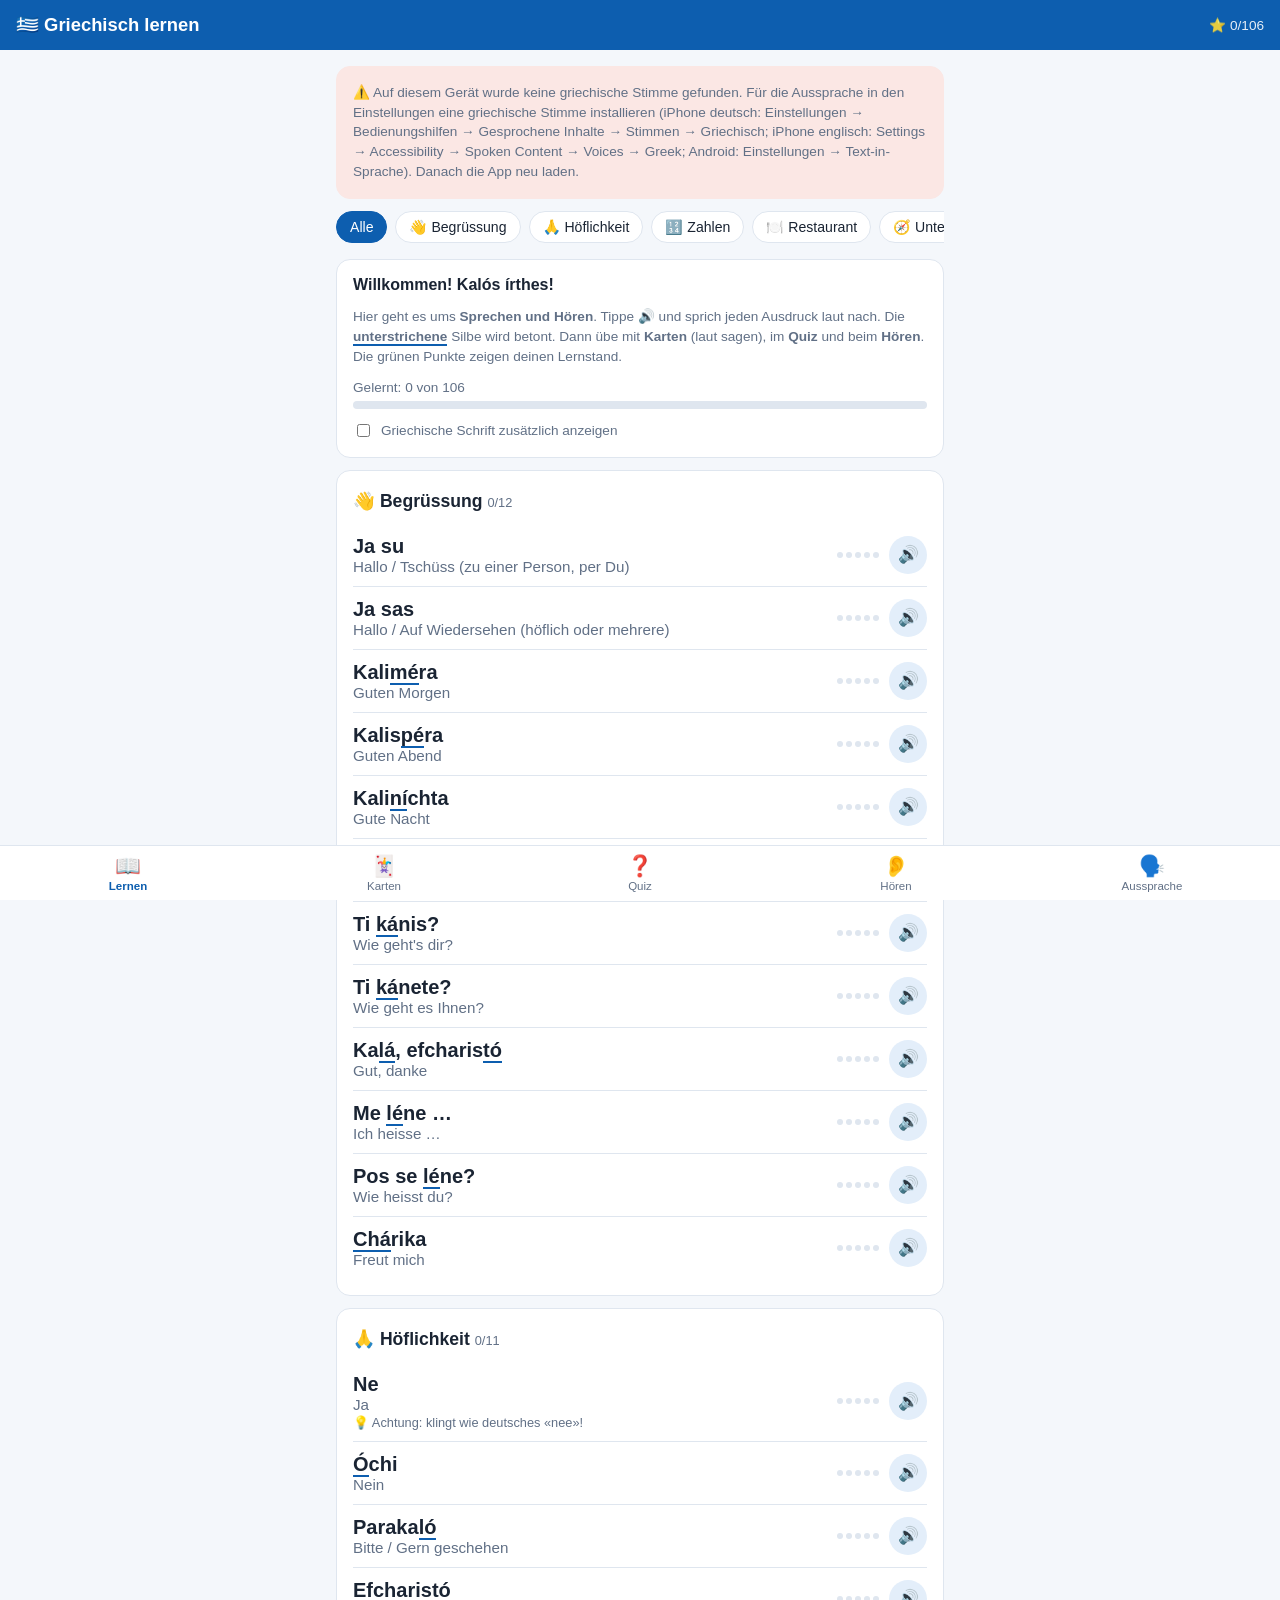
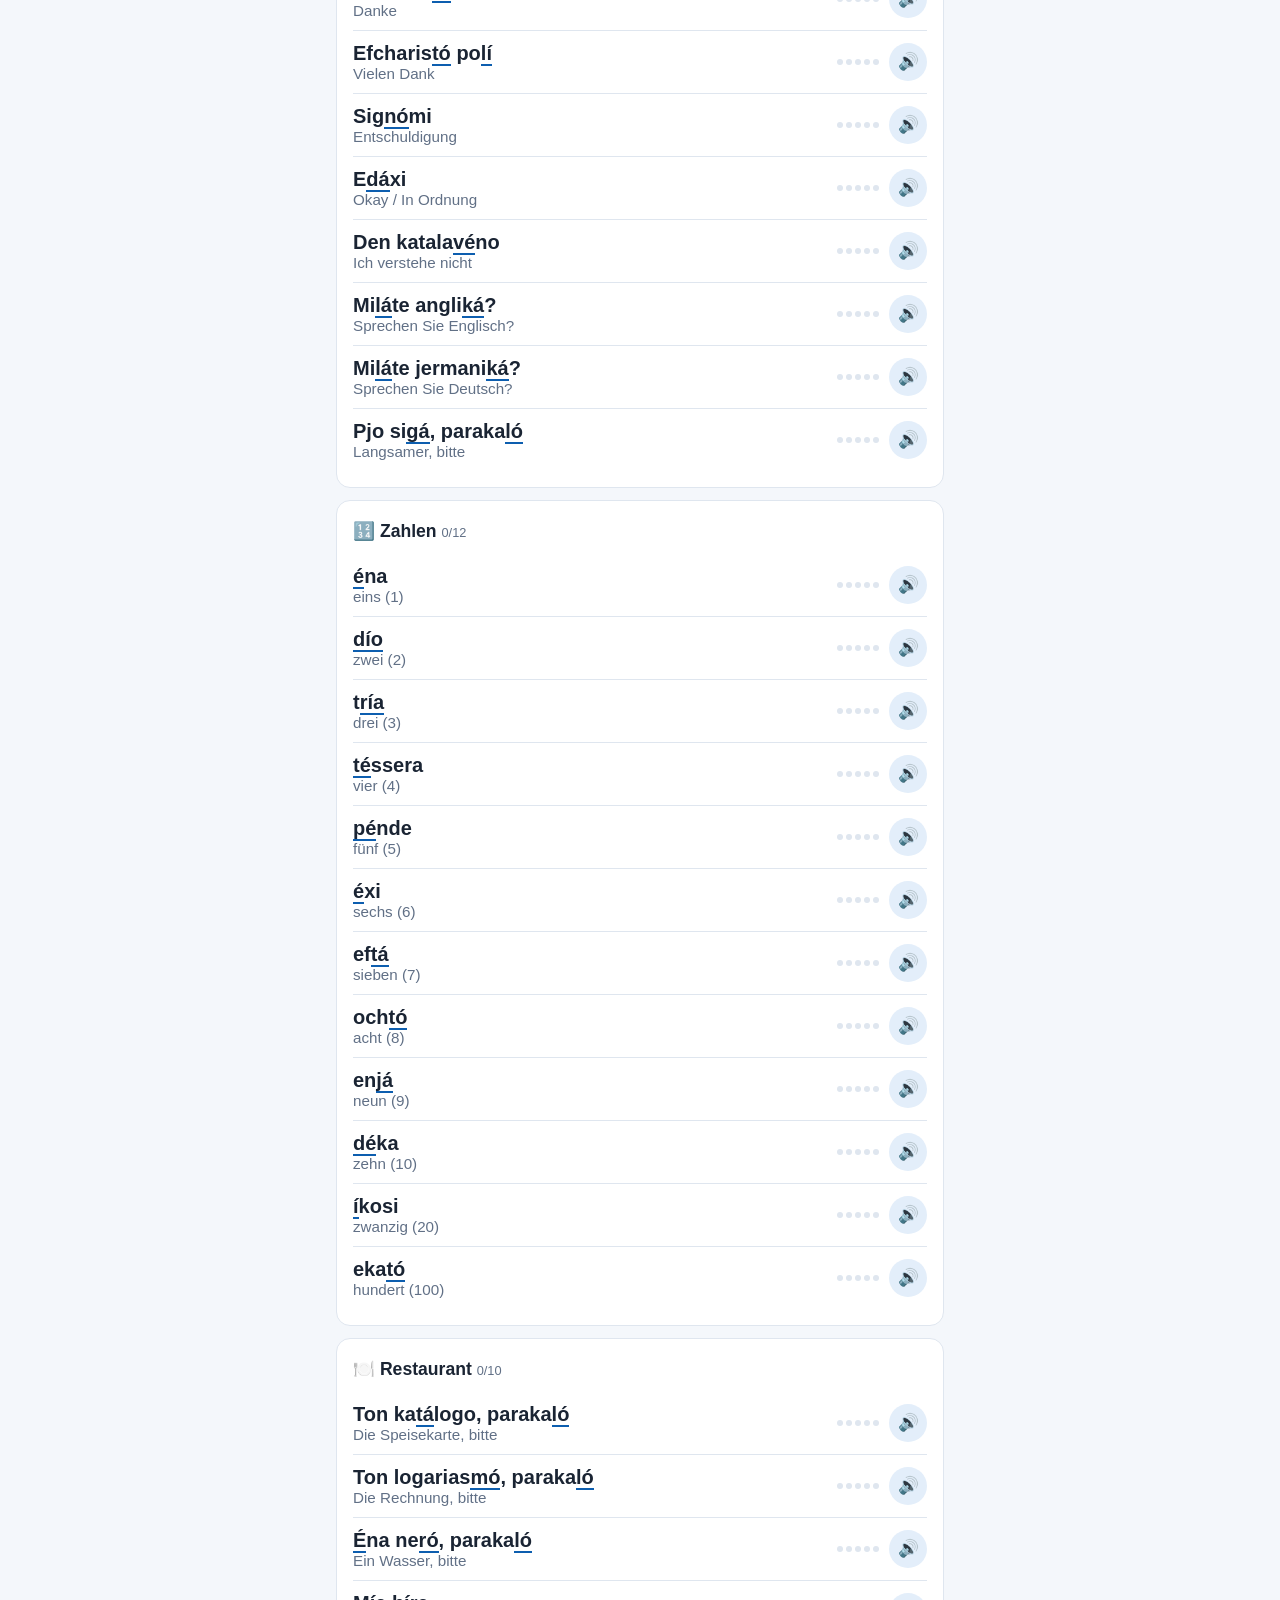
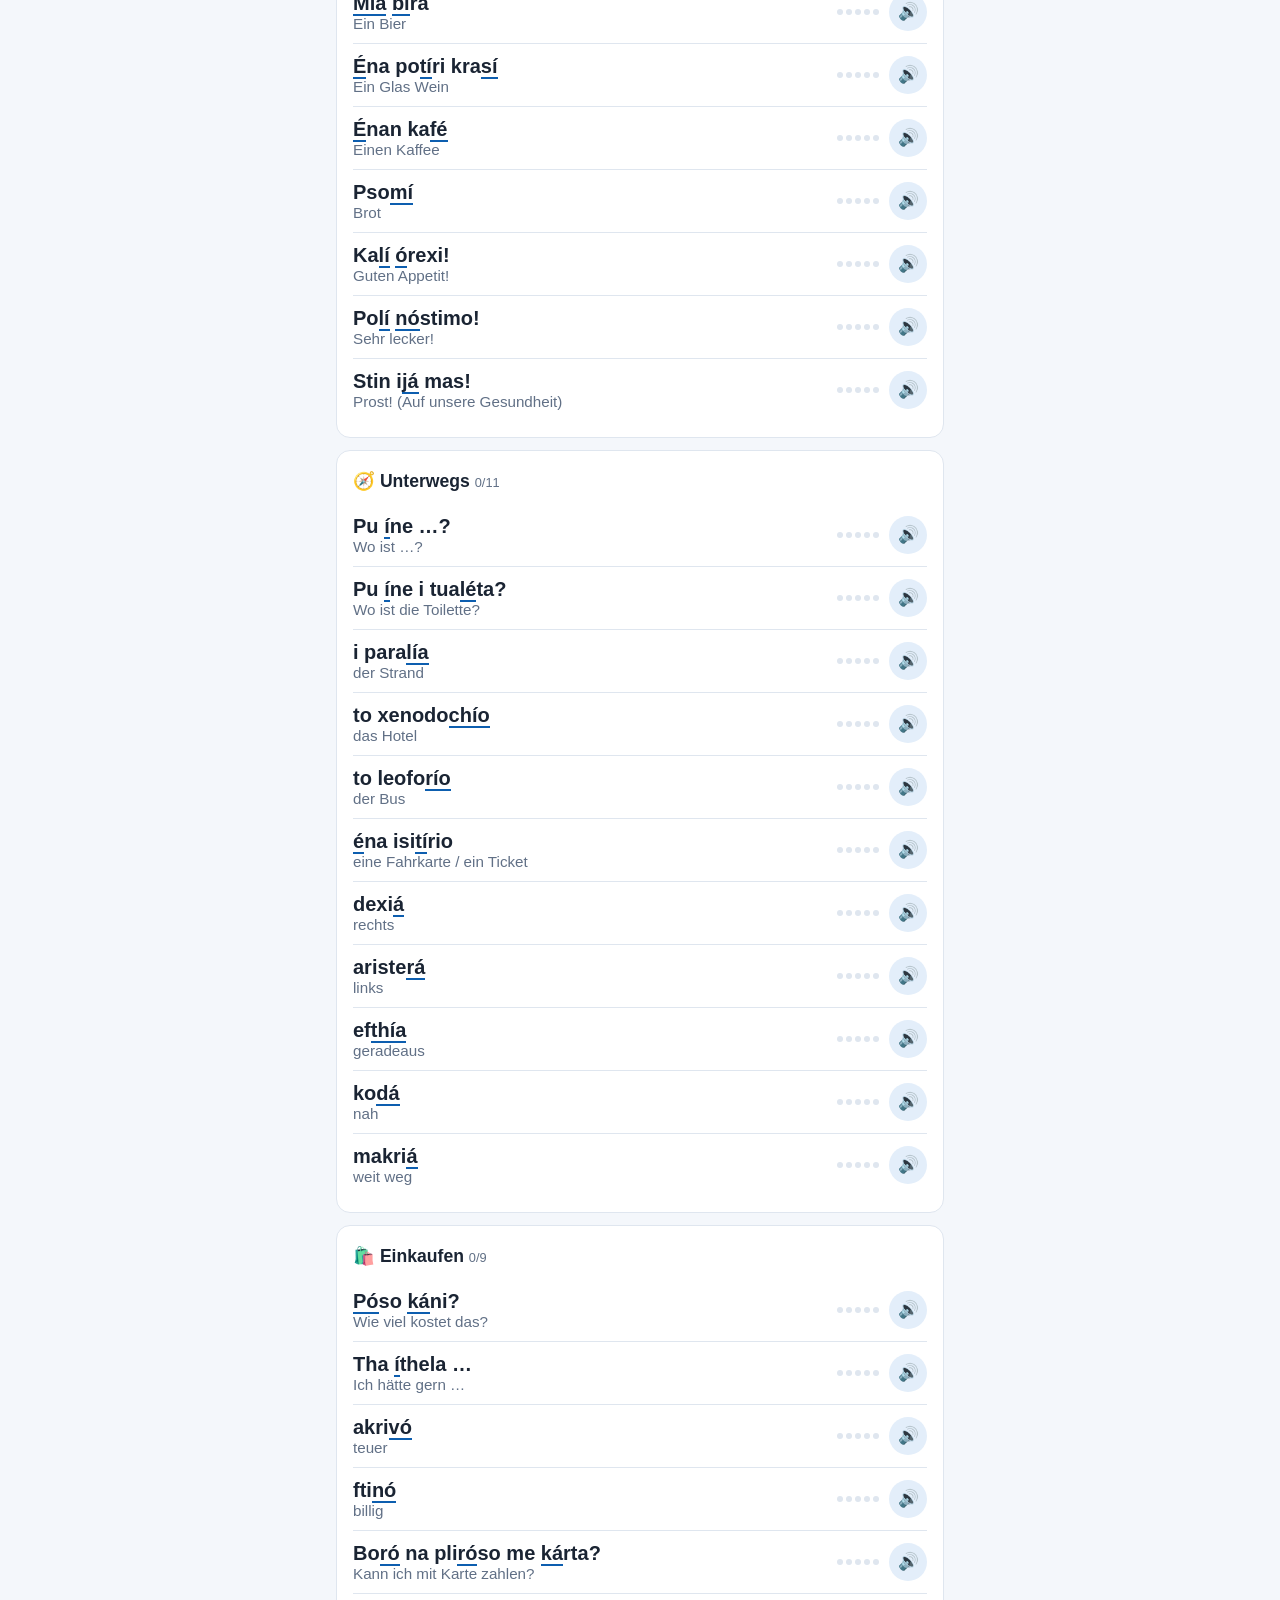
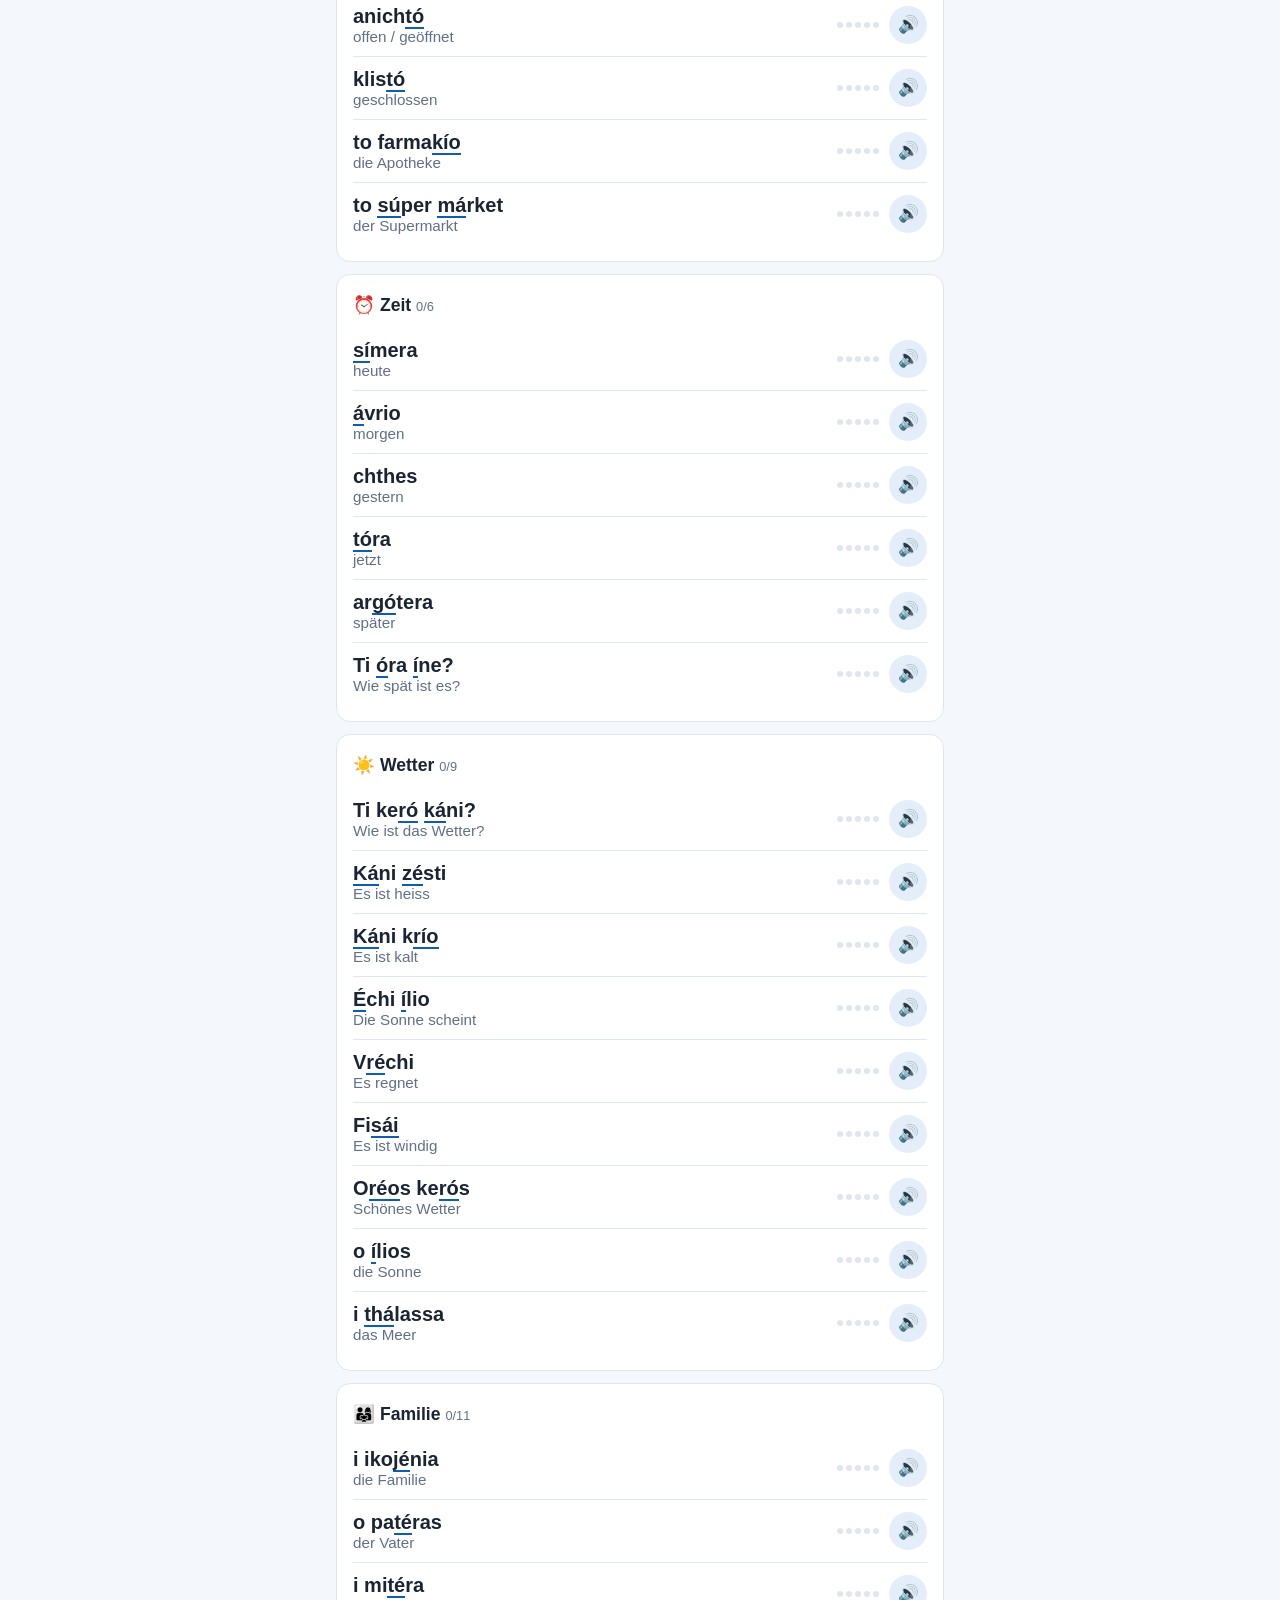
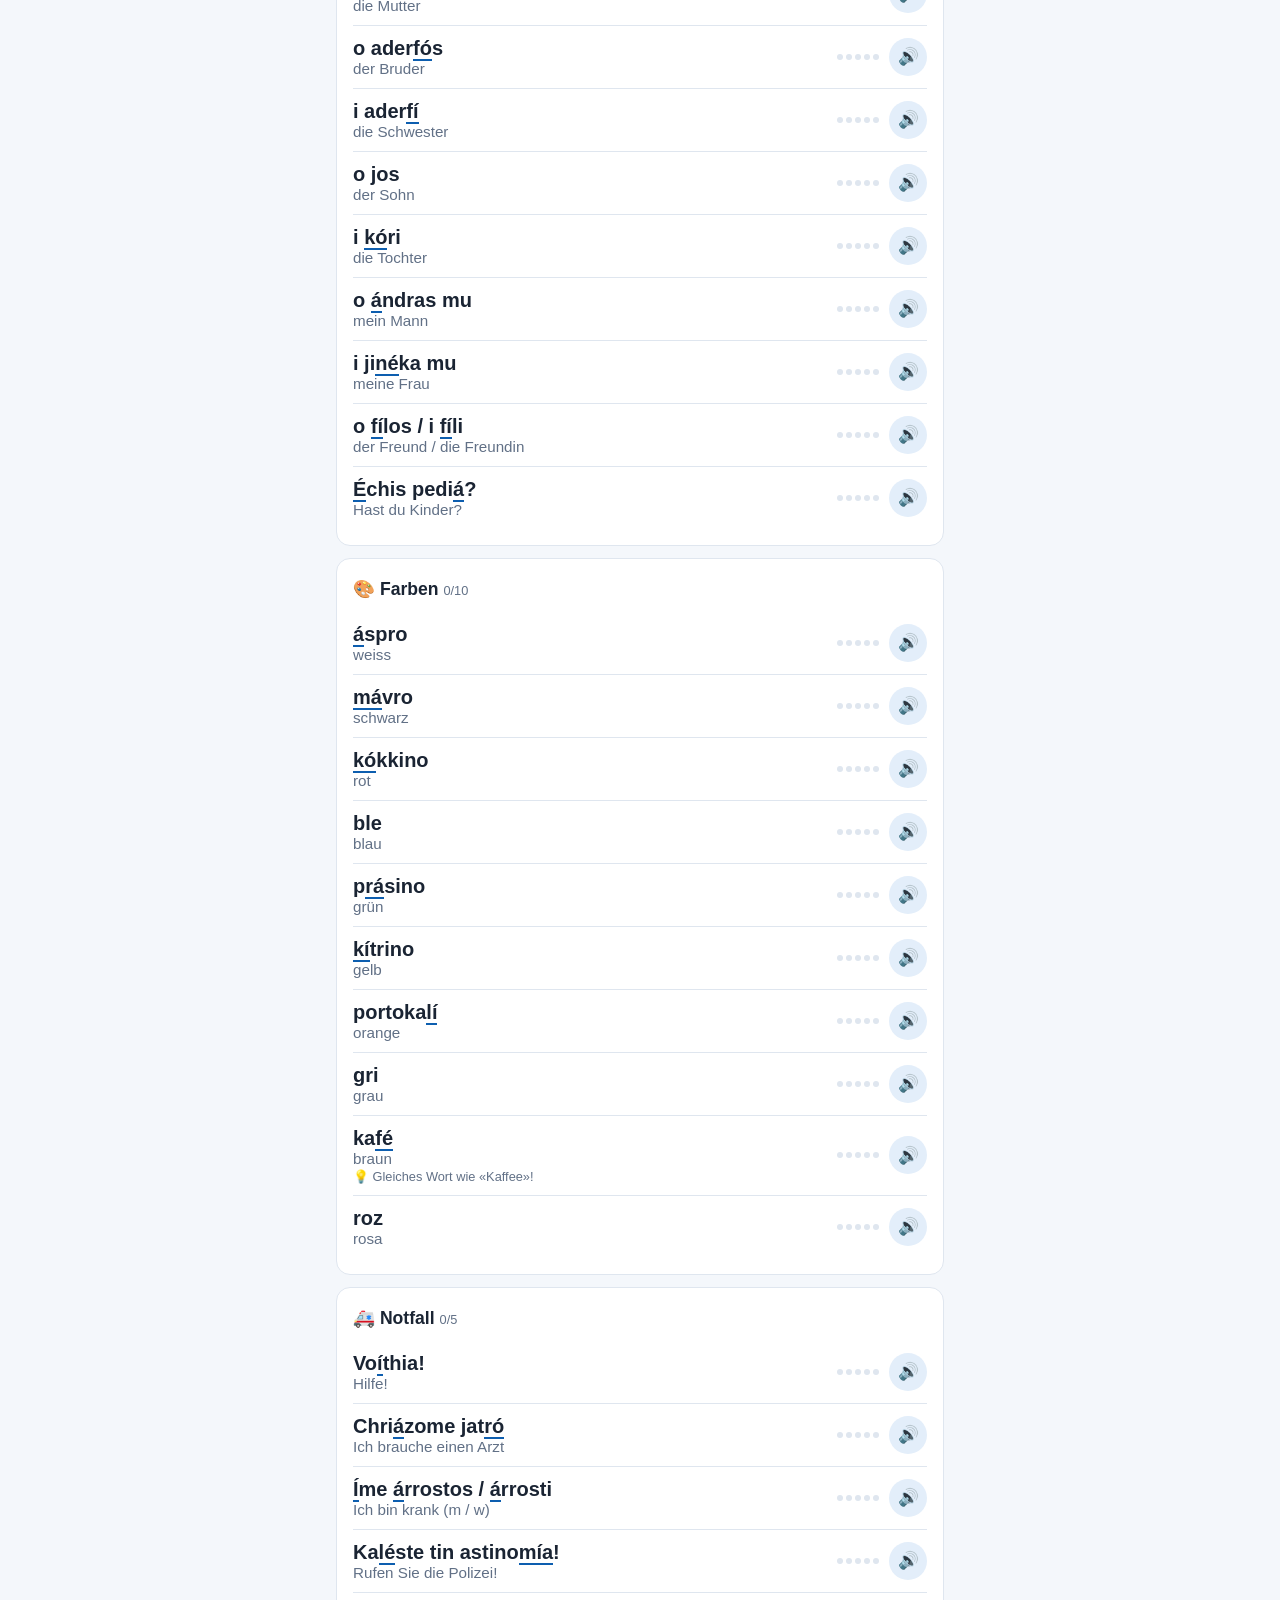
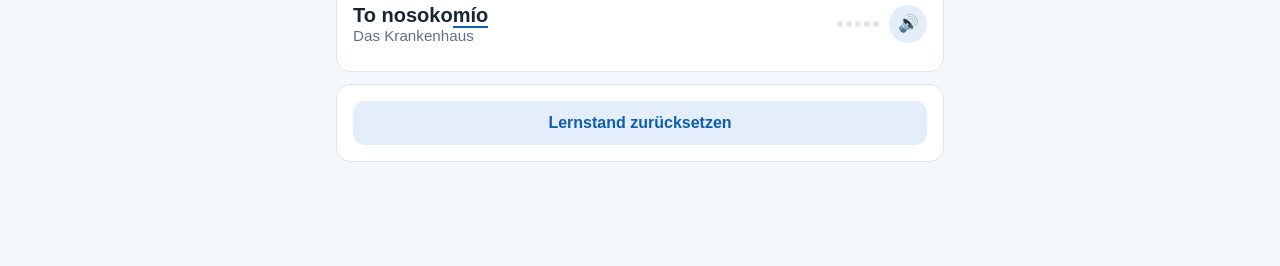
==== commit 0aa695b6: "Stimmen-Hinweis auch für englisches iPhone Co-Authored-By: Claude Opus 5.5 <noreply@anthropic.com> C" ====
--- a/griechisch/index.html
+++ b/griechisch/index.html
@@ -341,7 +341,7 @@
 function noVoiceWarn(){
   return greekVoice ? "" : `<div class="card tip" style="background:var(--bad-soft);border-color:var(--bad-soft)">⚠️ Auf diesem Gerät wurde keine griechische Stimme gefunden.
     Für die Aussprache in den Einstellungen eine griechische Stimme installieren
-    (iPhone: Einstellungen → Bedienungshilfen → Gesprochene Inhalte → Stimmen; Android: Einstellungen → Text-in-Sprache).</div>`;
+    (iPhone deutsch: Einstellungen → Bedienungshilfen → Gesprochene Inhalte → Stimmen → Griechisch; iPhone englisch: Settings → Accessibility → Spoken Content → Voices → Greek; Android: Einstellungen → Text-in-Sprache). Danach die App neu laden.</div>`;
 }
 
 /* ---------- LERNEN (Liste) ---------- */
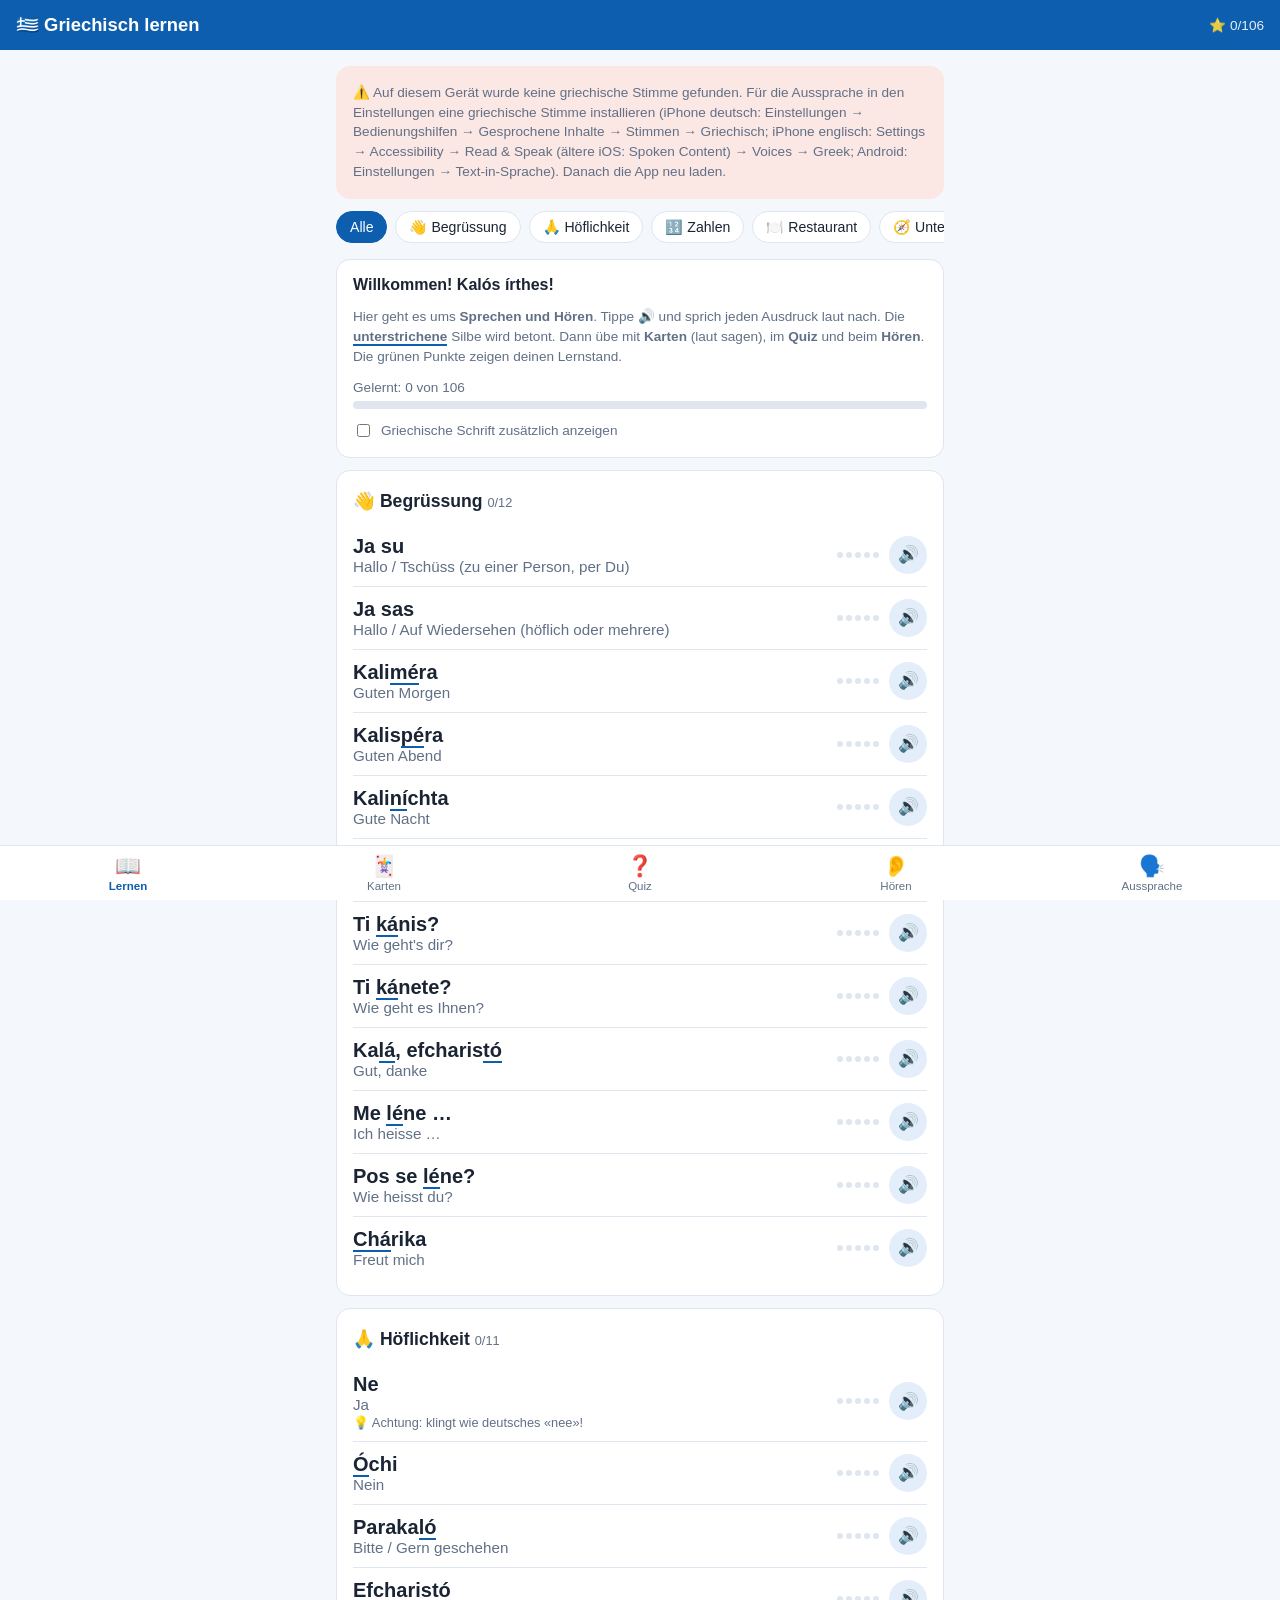
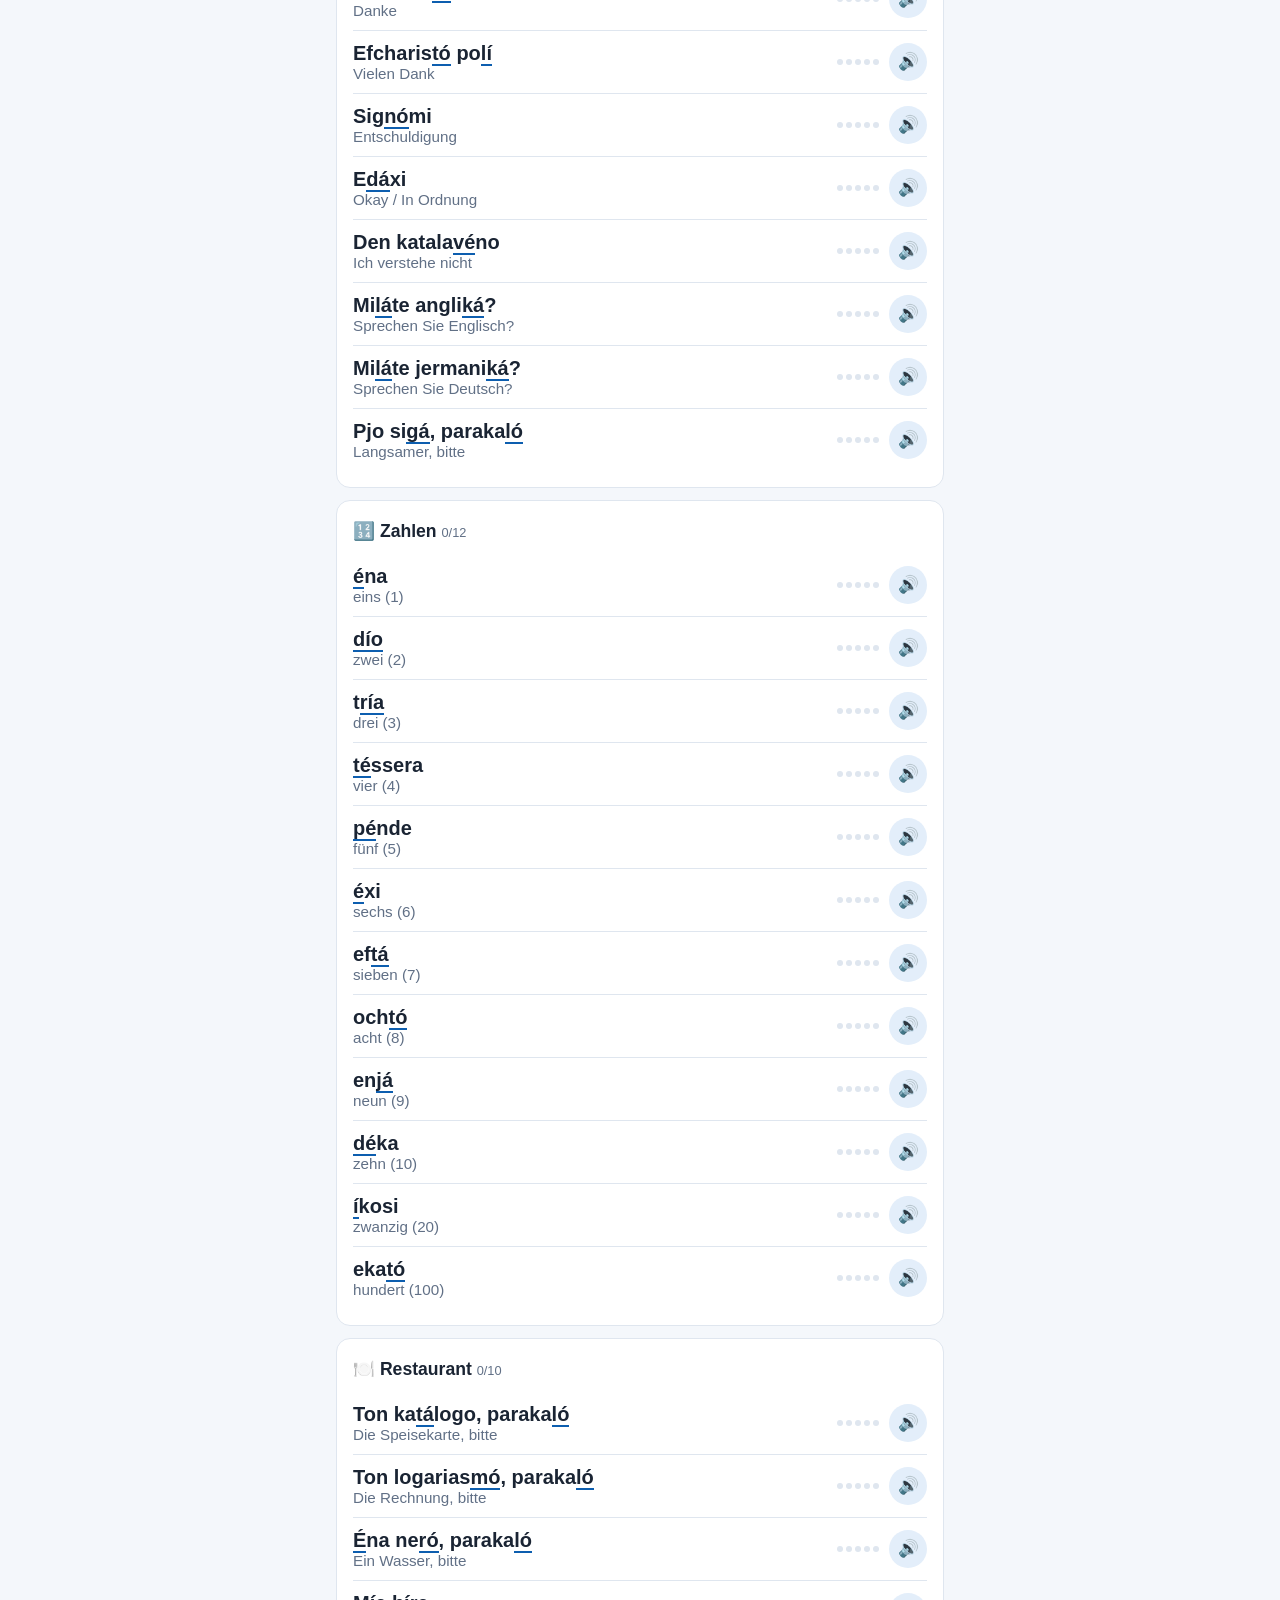
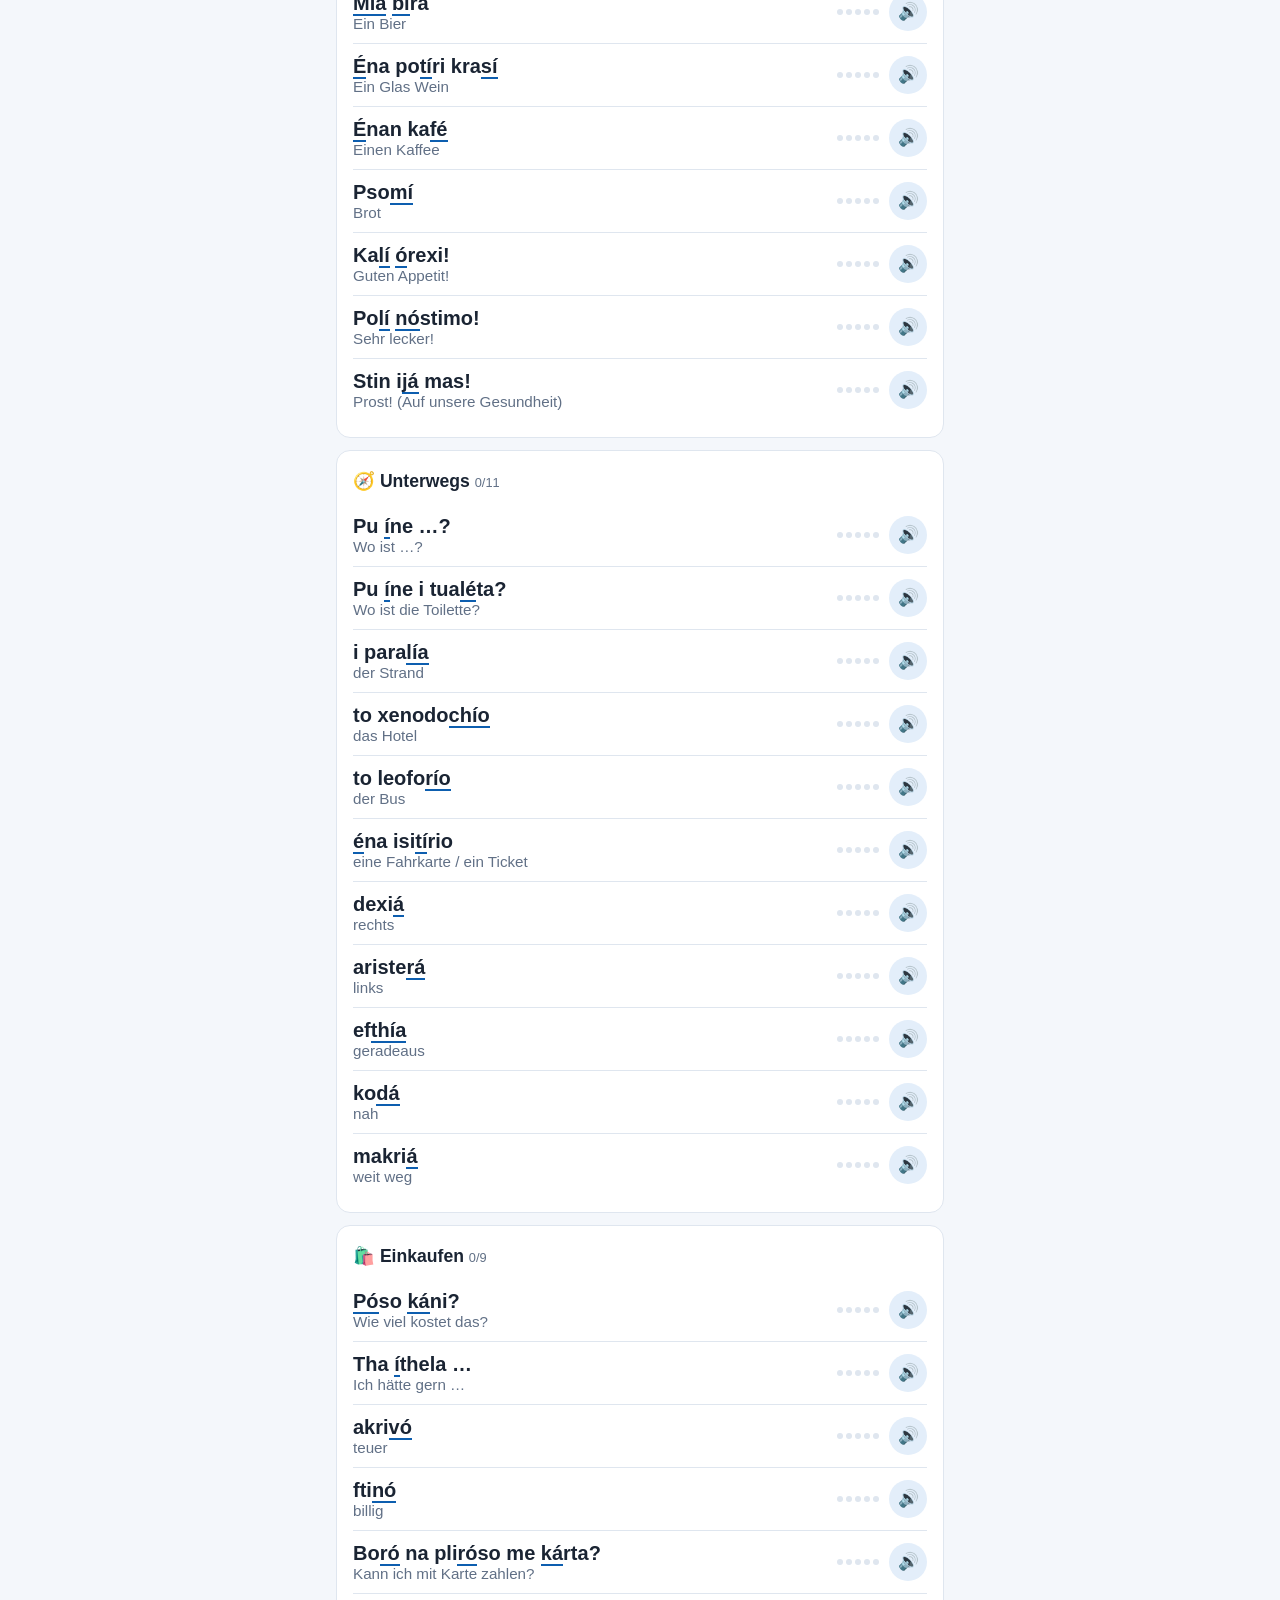
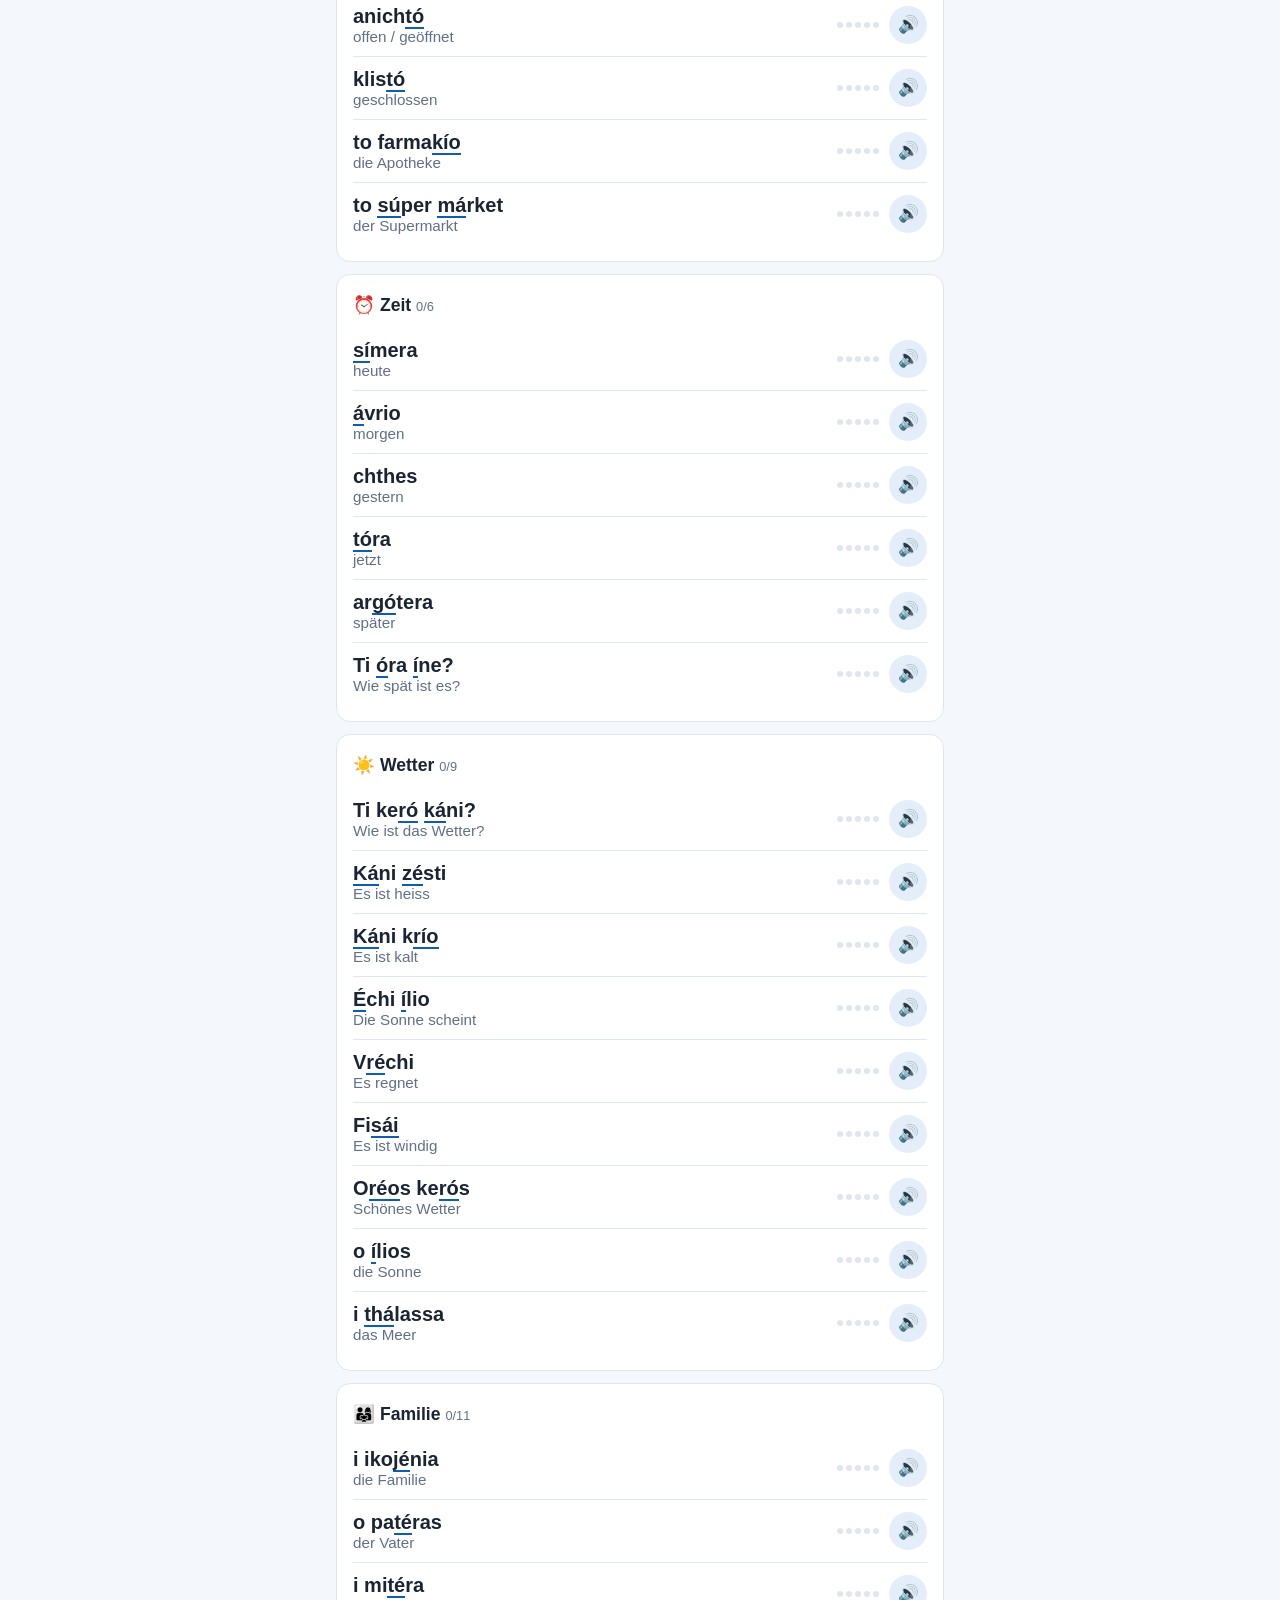
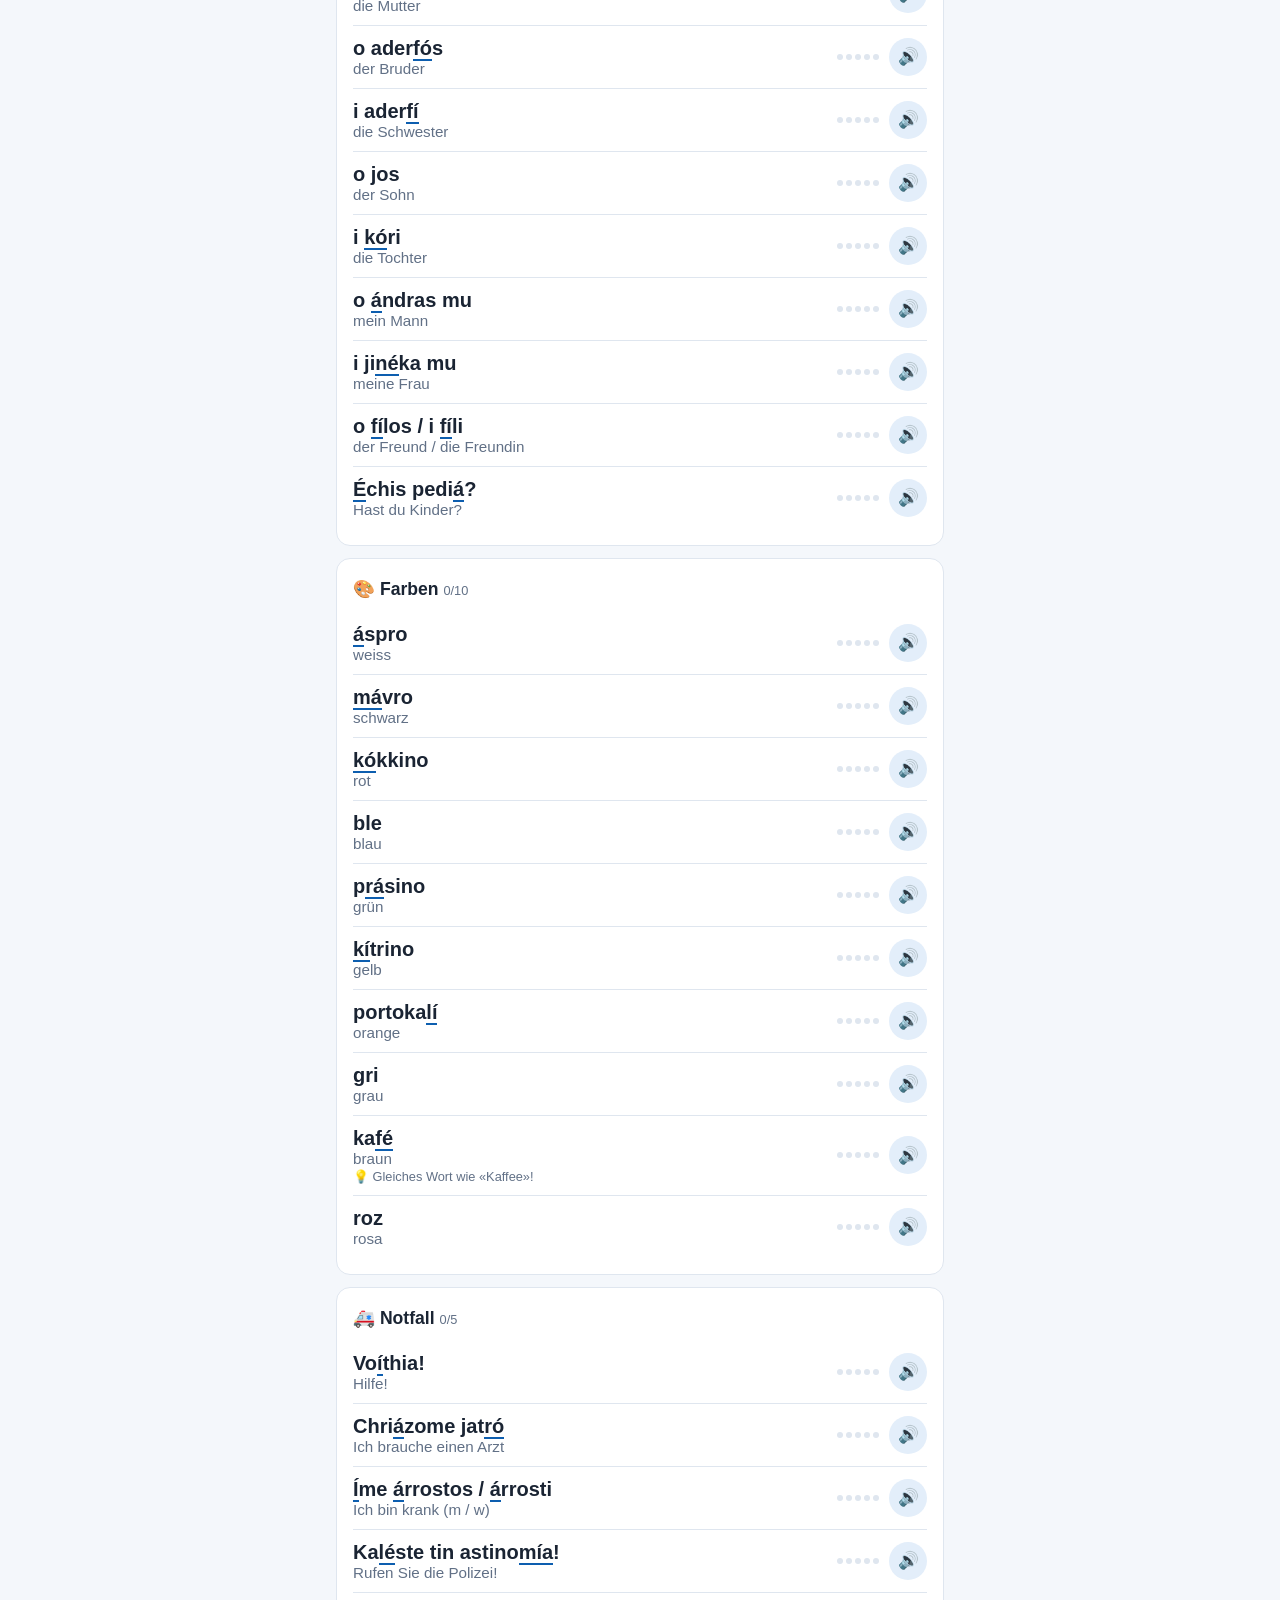
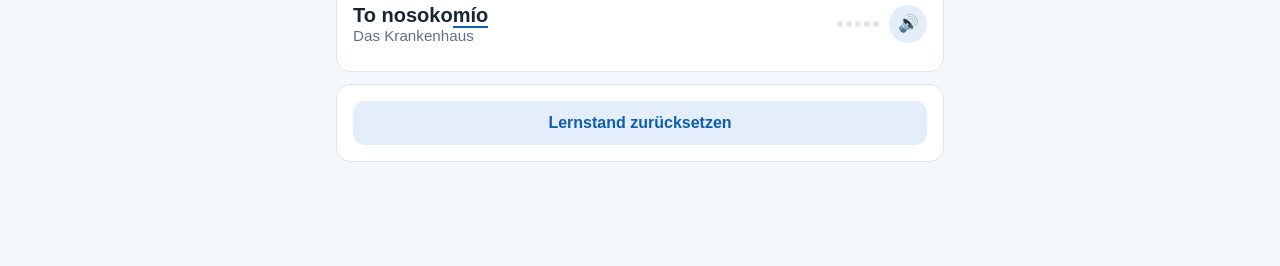
==== commit d79b94bf: "Stimmen-Hinweis für iOS 26 (Read & Speak) Co-Authored-By: Claude Opus 5.5 <noreply@anthropic.com> Cl" ====
--- a/griechisch/index.html
+++ b/griechisch/index.html
@@ -341,7 +341,7 @@
 function noVoiceWarn(){
   return greekVoice ? "" : `<div class="card tip" style="background:var(--bad-soft);border-color:var(--bad-soft)">⚠️ Auf diesem Gerät wurde keine griechische Stimme gefunden.
     Für die Aussprache in den Einstellungen eine griechische Stimme installieren
-    (iPhone deutsch: Einstellungen → Bedienungshilfen → Gesprochene Inhalte → Stimmen → Griechisch; iPhone englisch: Settings → Accessibility → Spoken Content → Voices → Greek; Android: Einstellungen → Text-in-Sprache). Danach die App neu laden.</div>`;
+    (iPhone deutsch: Einstellungen → Bedienungshilfen → Gesprochene Inhalte → Stimmen → Griechisch; iPhone englisch: Settings → Accessibility → Read &amp; Speak (ältere iOS: Spoken Content) → Voices → Greek; Android: Einstellungen → Text-in-Sprache). Danach die App neu laden.</div>`;
 }
 
 /* ---------- LERNEN (Liste) ---------- */
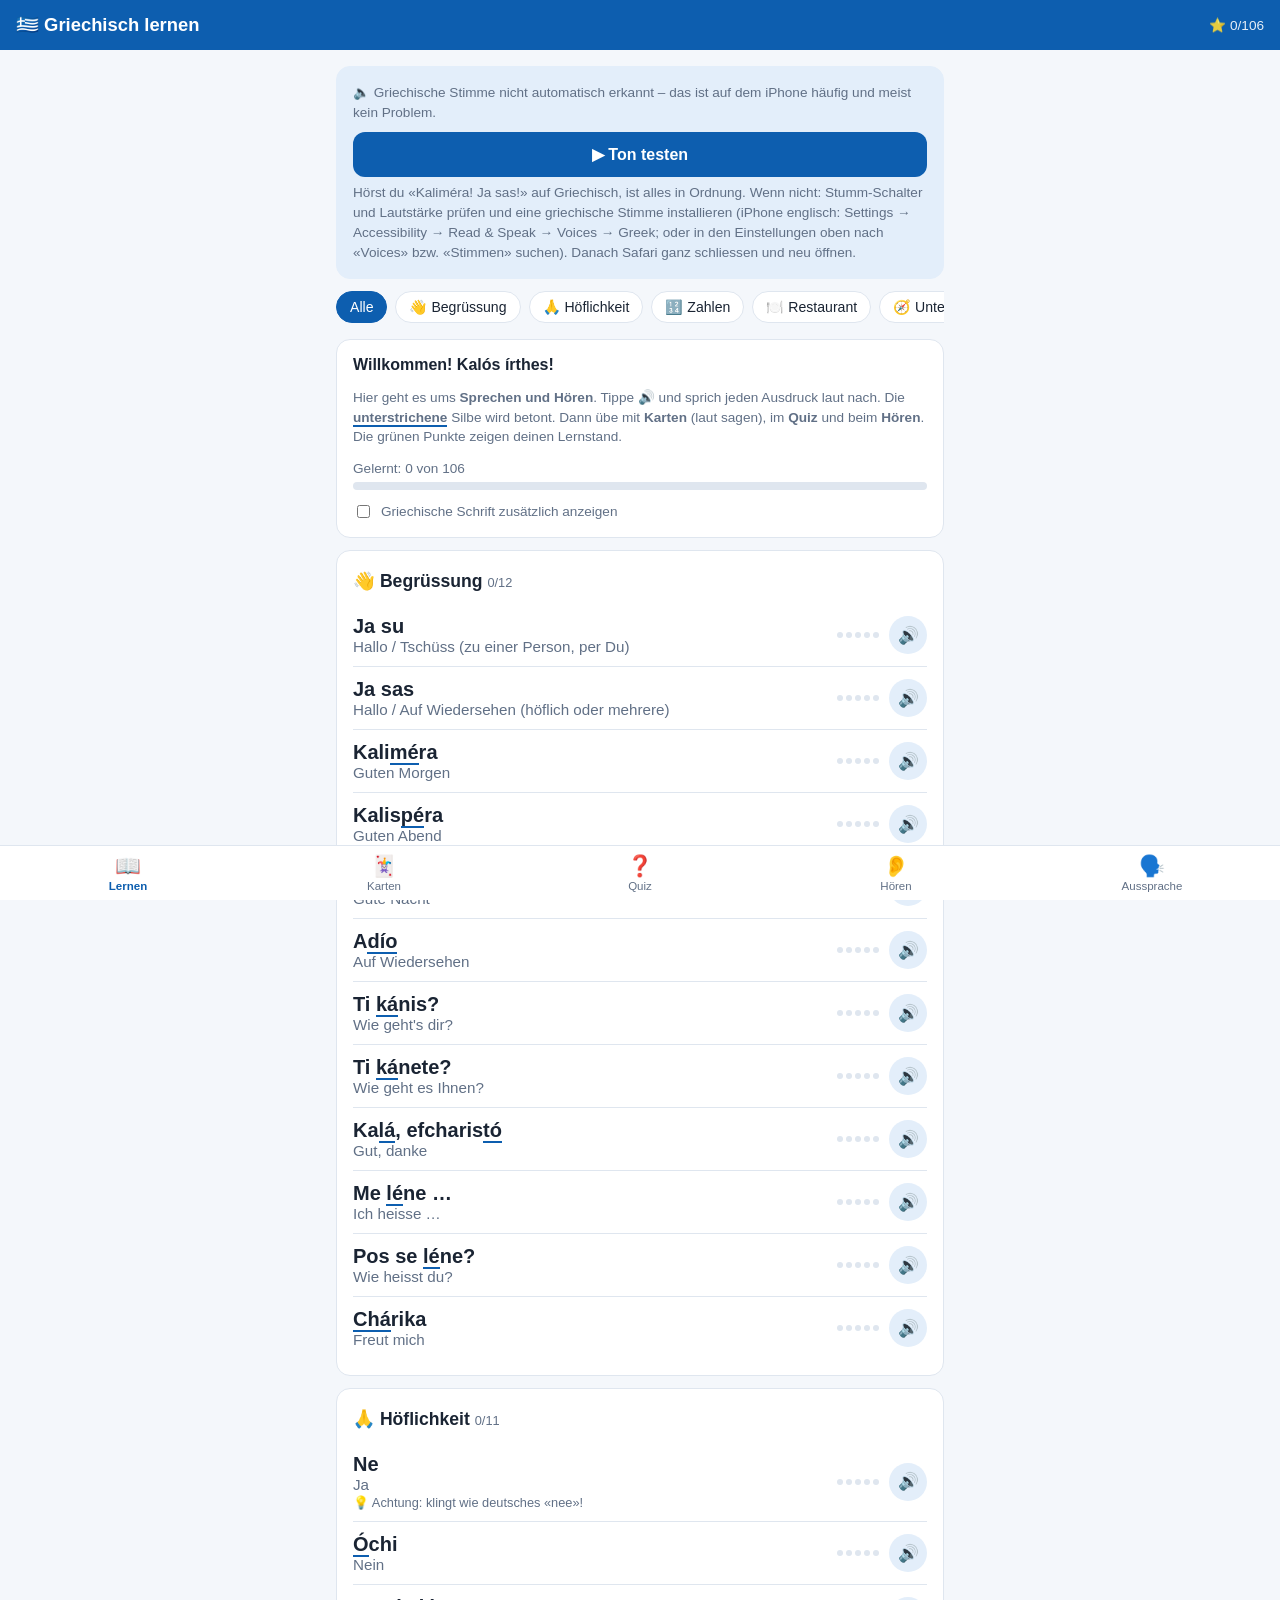
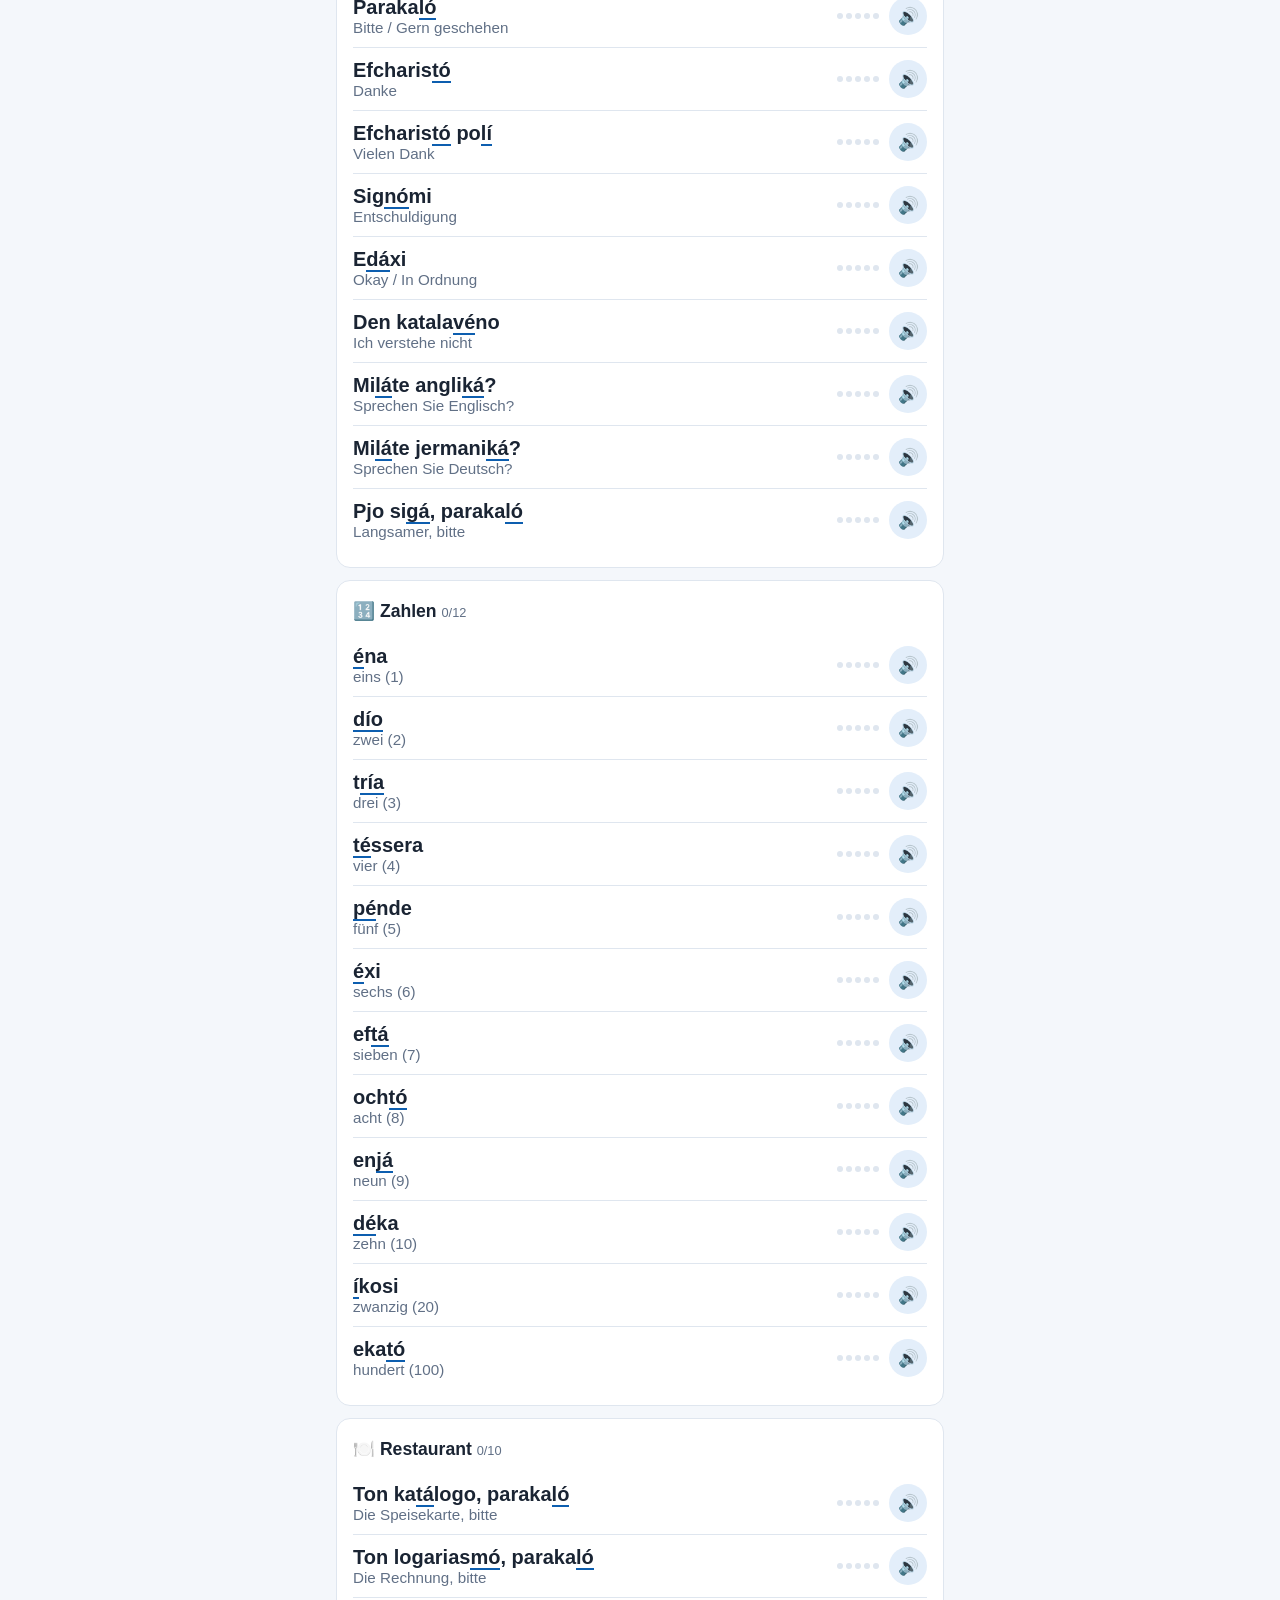
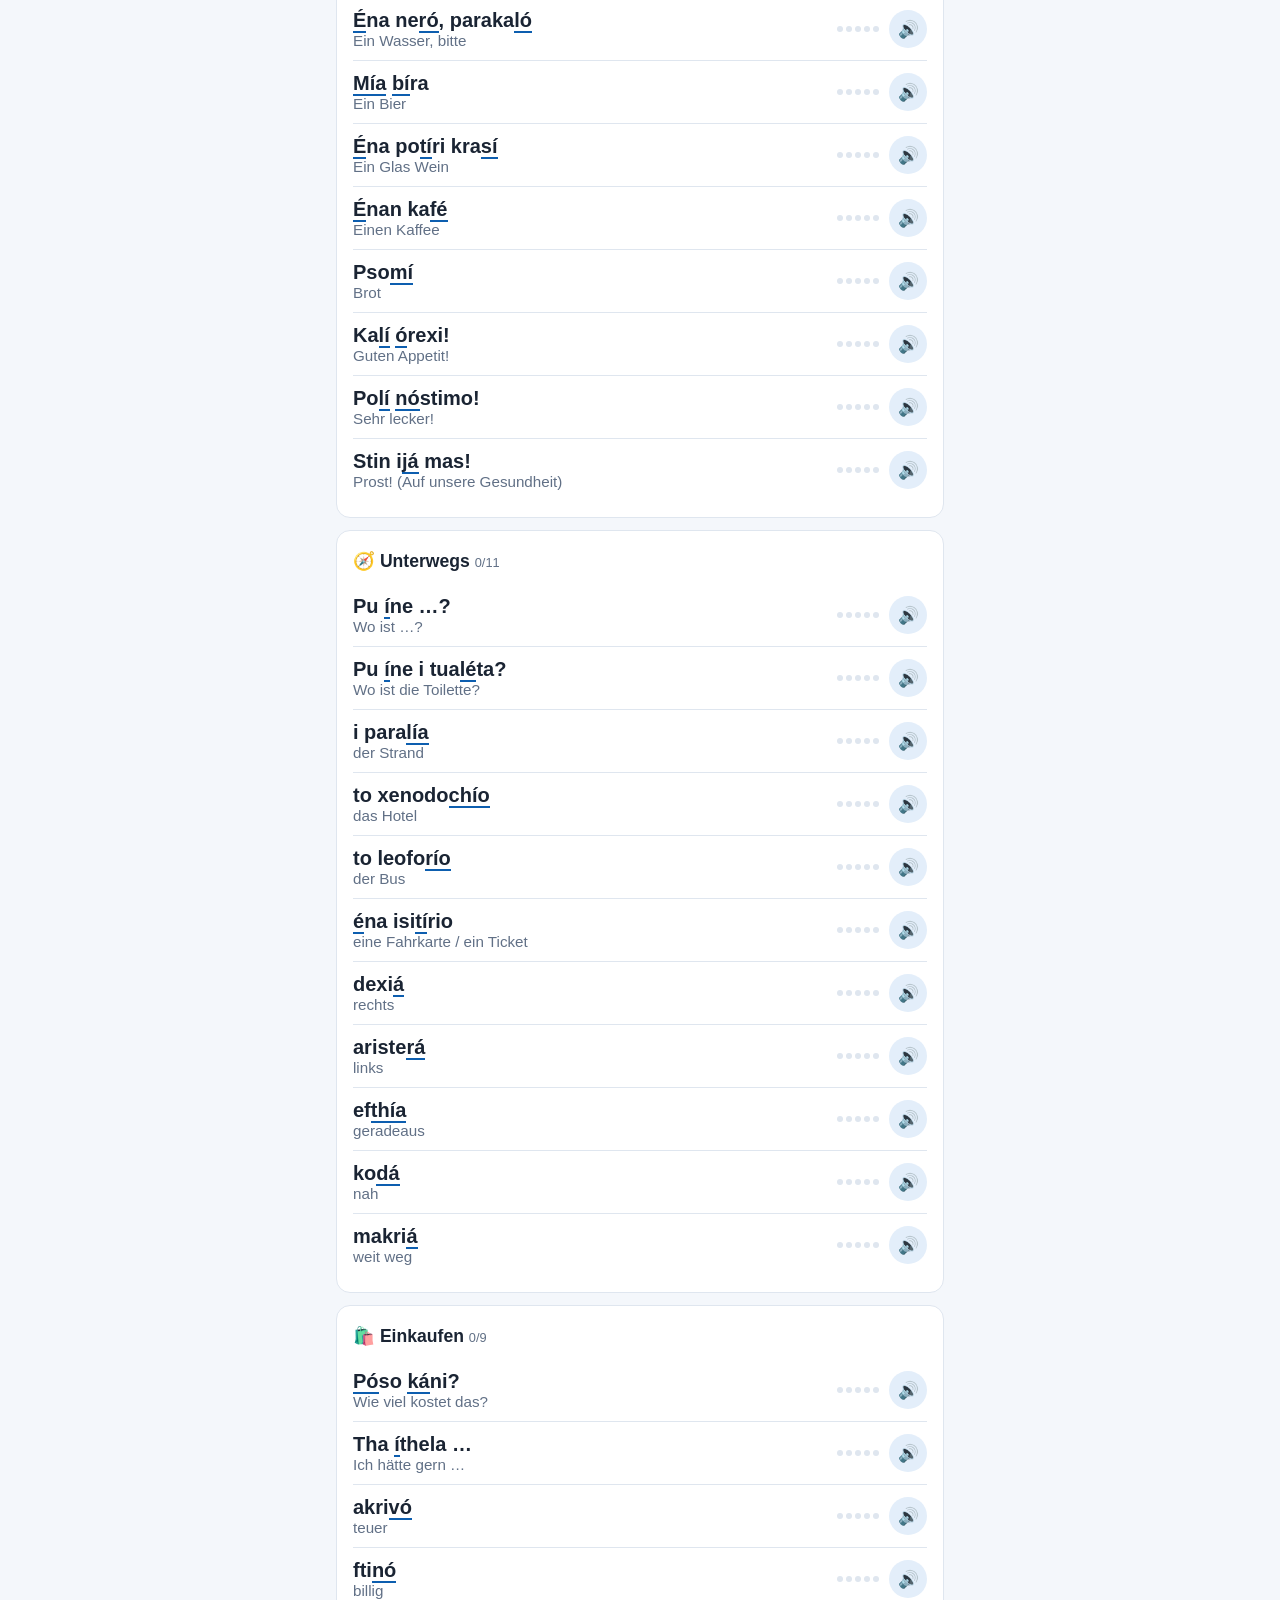
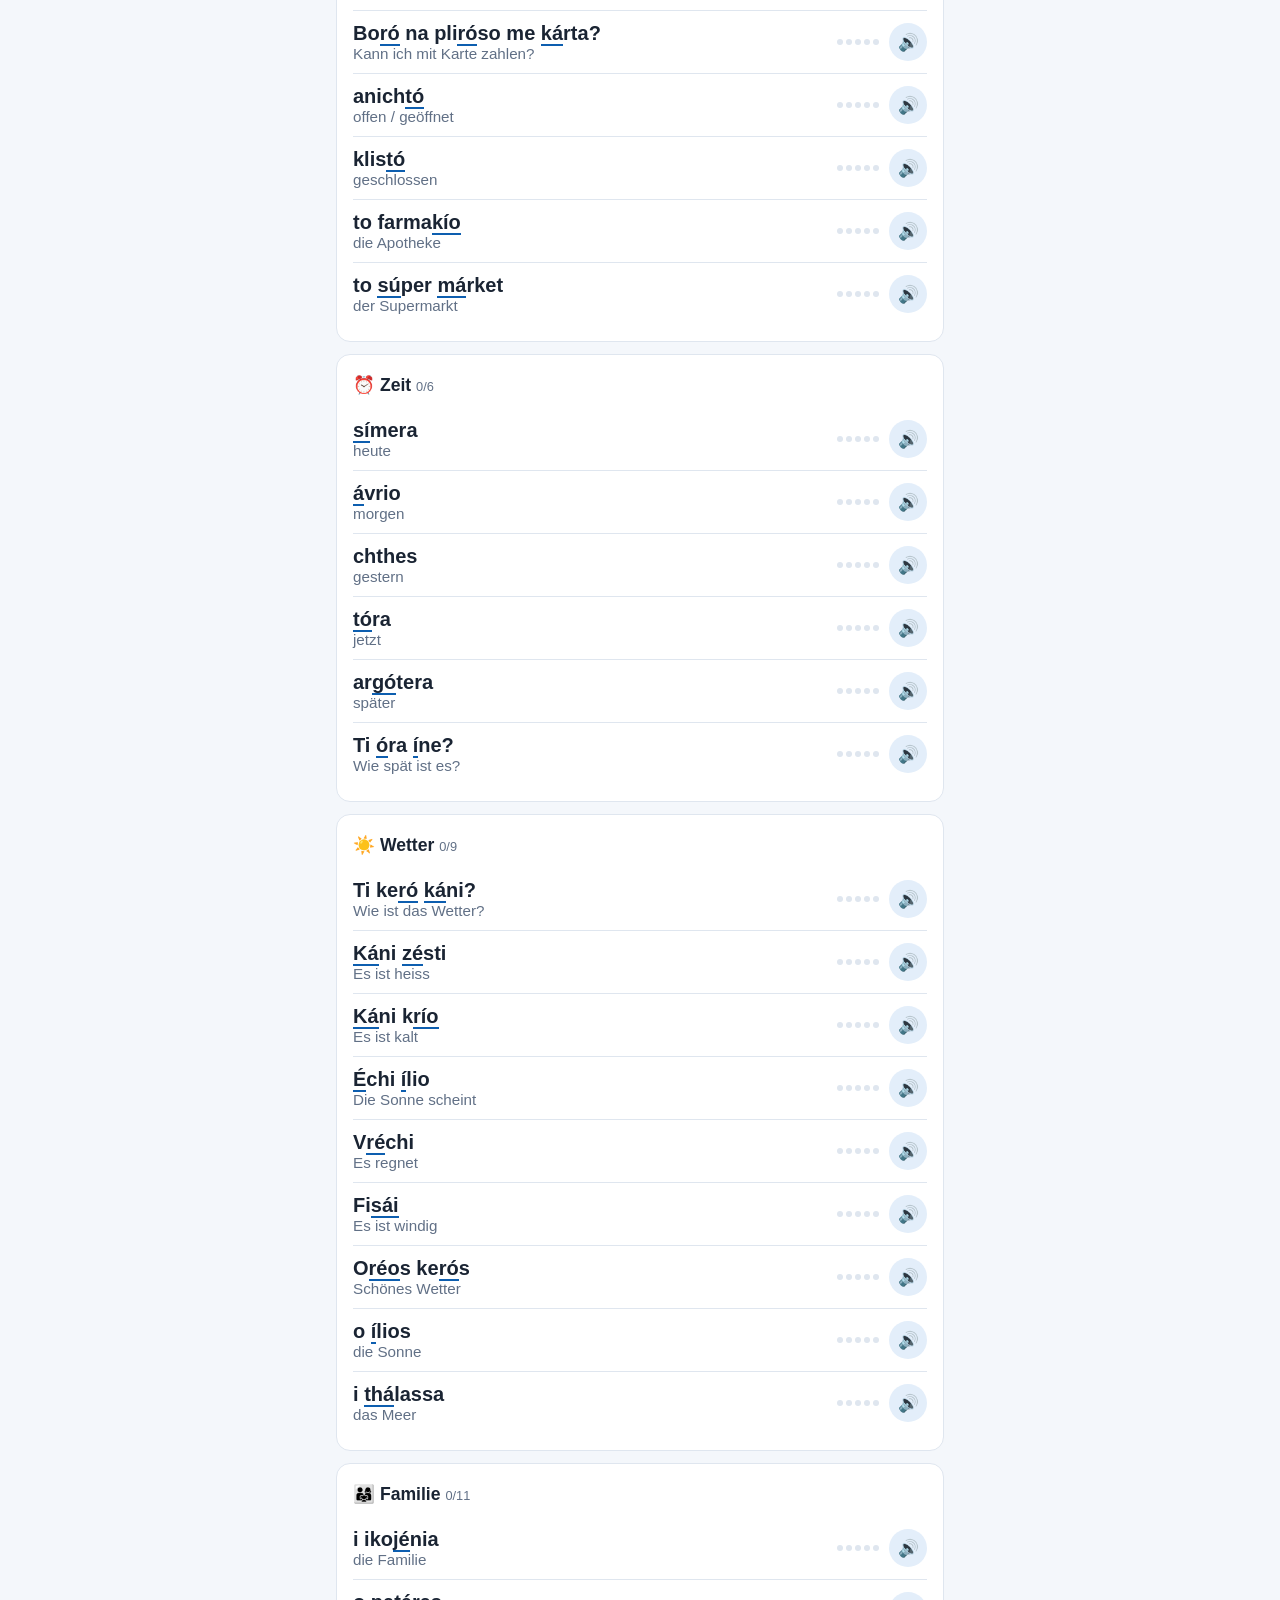
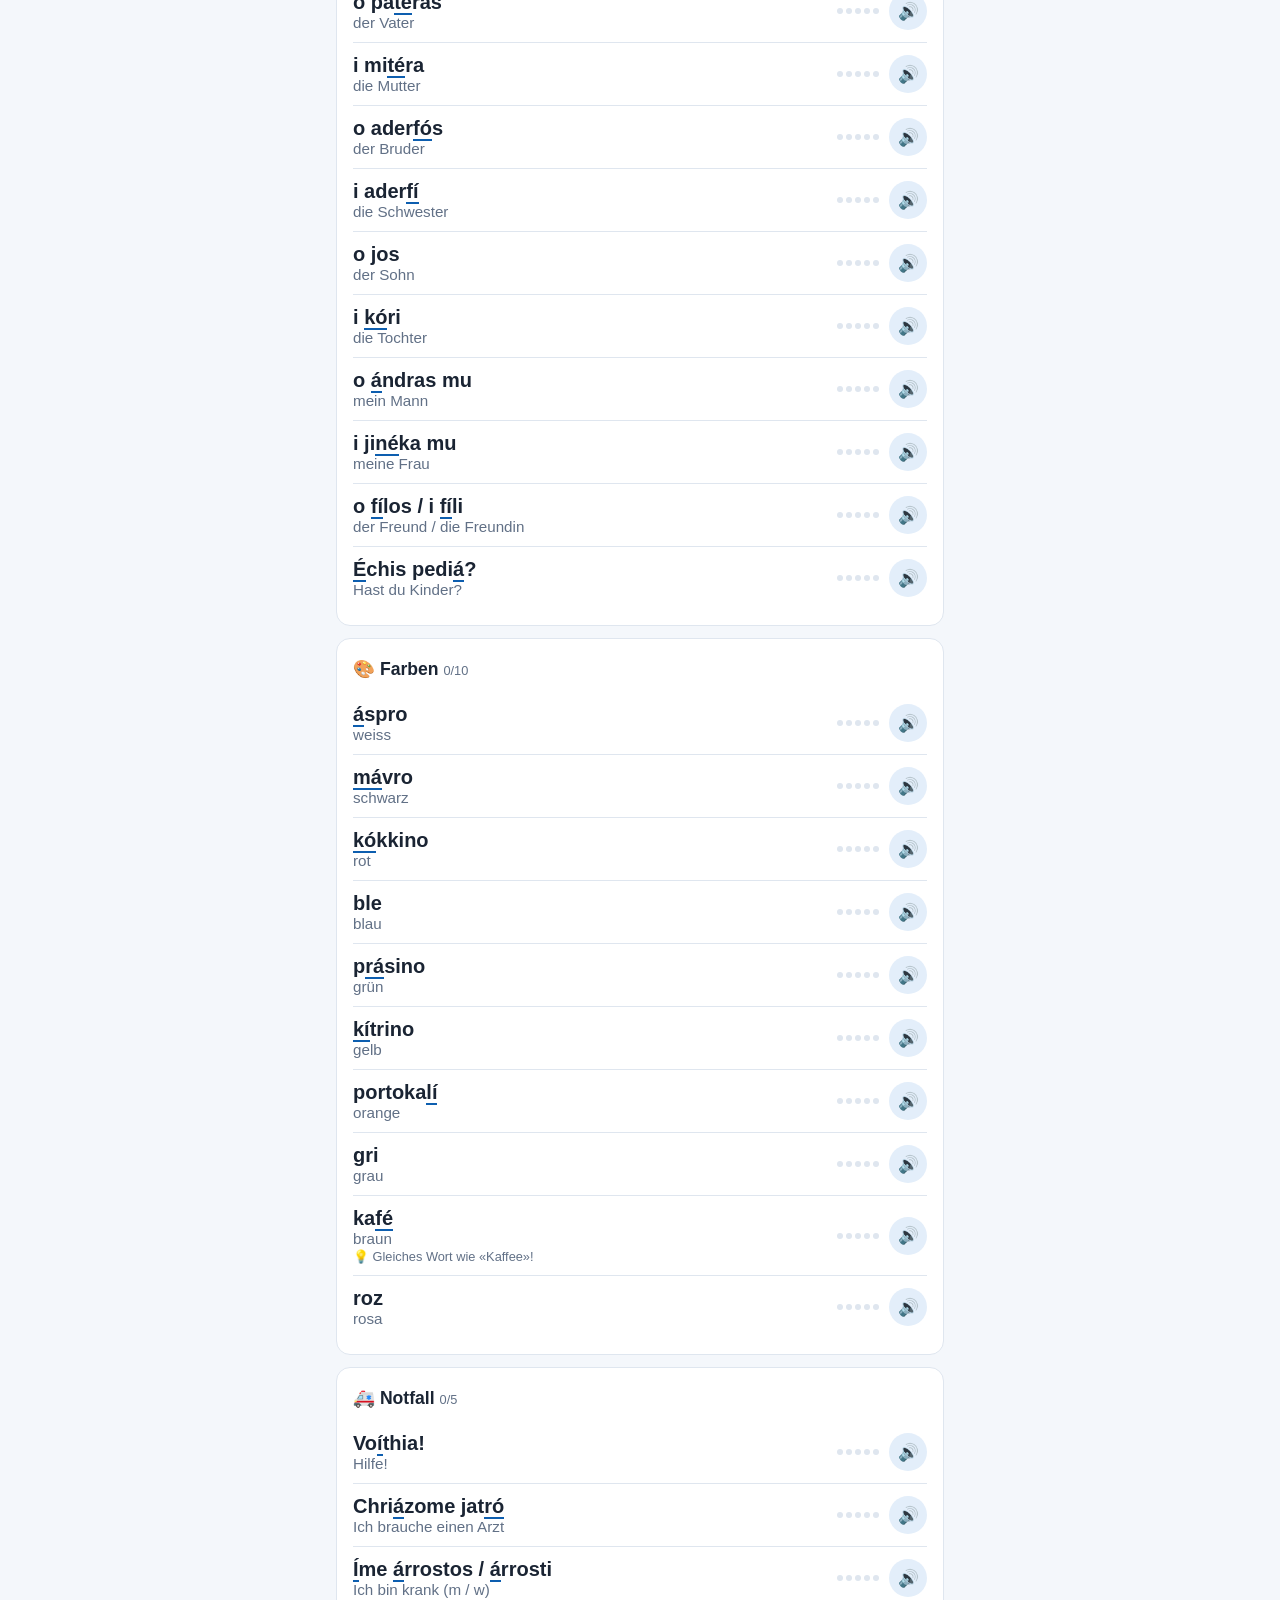
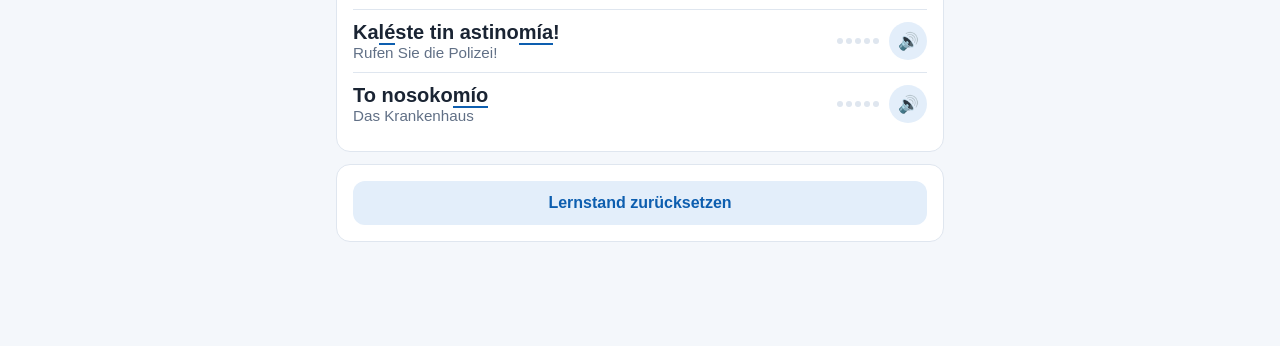
==== commit 32e93b3e: "Stimmenerkennung für iOS verbessert, Ton-Test-Knopf Co-Authored-By: Claude Opus 5.5 <noreply@anthrop" ====
--- a/griechisch/index.html
+++ b/griechisch/index.html
@@ -294,14 +294,23 @@
 }
 
 let greekVoice = null;
+const HAS_TTS = "speechSynthesis" in window;
 function loadVoices(){
-  if(!("speechSynthesis" in window)) return;
+  if(!HAS_TTS) return;
   const v = speechSynthesis.getVoices();
-  greekVoice = v.find(x=>/^el/i.test(x.lang)) || null;
-}
-if("speechSynthesis" in window){ loadVoices(); speechSynthesis.onvoiceschanged = loadVoices; }
+  const found = v.find(x=>/^el/i.test(x.lang) || /greek|griech|melina|nikos/i.test(x.name)) || null;
+  const changed = !!found !== !!greekVoice;
+  greekVoice = found;
+  /* iOS meldet Stimmen oft erst später – Ansicht dann neu zeichnen */
+  if(changed){ try{ views[view](); }catch(e){} }
+}
+if(HAS_TTS){
+  loadVoices();
+  if(speechSynthesis.addEventListener) speechSynthesis.addEventListener("voiceschanged", loadVoices);
+  let tries = 0; const iv = setInterval(()=>{ loadVoices(); if(greekVoice || ++tries>20) clearInterval(iv); }, 500);
+}
 function speak(text){
-  if(!("speechSynthesis" in window)) return;
+  if(!HAS_TTS) return;
   speechSynthesis.cancel();
   const u = new SpeechSynthesisUtterance(text.replace(/…/g,""));
   u.lang = "el-GR"; u.rate = 0.85;
@@ -339,9 +348,13 @@
 /* Griechische Schrift nur, wenn gewünscht */
 function grSmall(it){ return S.showGr ? `<div class="note" style="font-size:.85rem">${esc(it.gr)}</div>` : ""; }
 function noVoiceWarn(){
-  return greekVoice ? "" : `<div class="card tip" style="background:var(--bad-soft);border-color:var(--bad-soft)">⚠️ Auf diesem Gerät wurde keine griechische Stimme gefunden.
-    Für die Aussprache in den Einstellungen eine griechische Stimme installieren
-    (iPhone deutsch: Einstellungen → Bedienungshilfen → Gesprochene Inhalte → Stimmen → Griechisch; iPhone englisch: Settings → Accessibility → Read &amp; Speak (ältere iOS: Spoken Content) → Voices → Greek; Android: Einstellungen → Text-in-Sprache). Danach die App neu laden.</div>`;
+  if(!HAS_TTS) return `<div class="card tip" style="background:var(--bad-soft);border-color:var(--bad-soft)">⚠️ In dieser Ansicht kann kein Ton abgespielt werden.
+    Öffne die Datei in <b>Safari</b> (Datei lange antippen → Share/Teilen → Safari), nicht in der Vorschau der Dateien-App.</div>`;
+  if(greekVoice) return "";
+  return `<div class="card tip" style="background:var(--accent-soft);border-color:var(--accent-soft)">🔈 Griechische Stimme nicht automatisch erkannt – das ist auf dem iPhone häufig und meist kein Problem.
+    <button class="btn" style="margin:10px 0 6px" data-say="Καλημέρα! Γεια σας!">▶︎ Ton testen</button>
+    Hörst du «Kaliméra! Ja sas!» auf Griechisch, ist alles in Ordnung. Wenn nicht: Stumm-Schalter und Lautstärke prüfen und eine griechische Stimme installieren
+    (iPhone englisch: Settings → Accessibility → Read &amp; Speak → Voices → Greek; oder in den Einstellungen oben nach «Voices» bzw. «Stimmen» suchen). Danach Safari ganz schliessen und neu öffnen.</div>`;
 }
 
 /* ---------- LERNEN (Liste) ---------- */
@@ -485,7 +498,7 @@
 let L = null;
 function renderListen(fresh){
   if(!L || fresh===true){ const deck = pick(10); L = {deck, i:0, score:0, answered:false, qs:makeQs(deck,"gr")}; }
-  if(!greekVoice){ $("#app").innerHTML = noVoiceWarn(); return; }
+  if(!HAS_TTS){ $("#app").innerHTML = noVoiceWarn(); return; }
   quizView(L, renderListen, {listen:true});
 }
 
